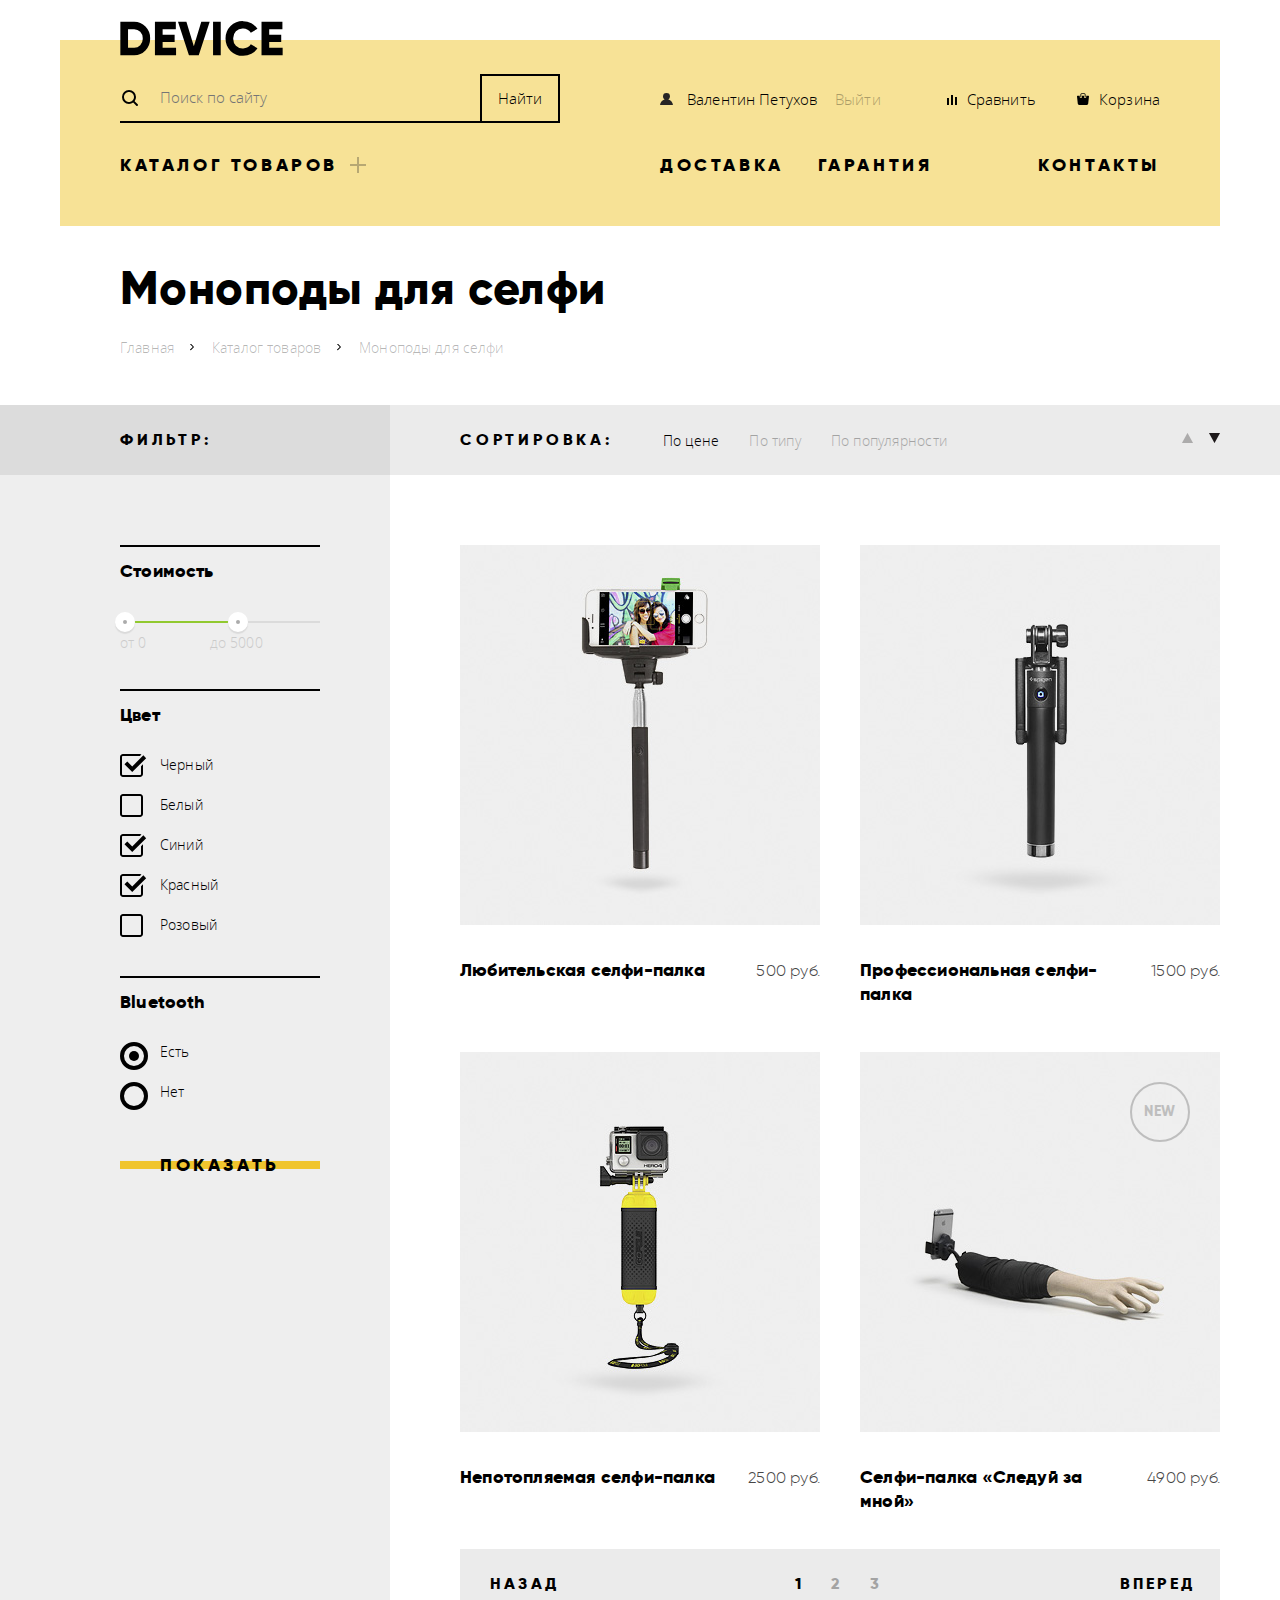
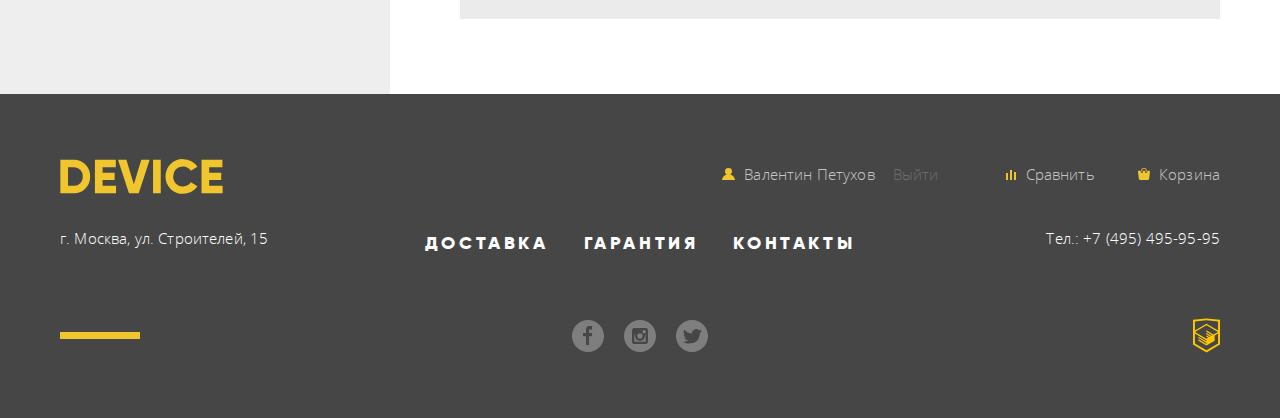
==== device-catalog.html @ d97a093a "Исправления по предзащите: д3, б10, б11, д7" ====
<!DOCTYPE html>
<html lang="ru">
  <head>
    <meta charset="utf-8">
    <title>HTML Academy: Девайс</title>
    <link href="css/normalize.css" rel="stylesheet">
    <link href="css/style.css" rel="stylesheet">
  </head>
  <body class="inner-page">
    <header class="main-header">
      <nav class="header-navigation">
        <a class="header-logo" href="index.html">
          <img src="img/content/logo-device.svg" alt="Логотип интернет-магазина Device" width="163" height="35">
        </a>
        <div class="first-line-wrapper">
          <form class="search-navigation" action="https://echo.htmlacademy.ru" method="get">
              <input type="search" name="site-search" placeholder="Поиск по сайту" autofocus>
              <button>Найти</button>
          </form>
          <ul class="header-user-navigation">
            <li><a class="login-link" href="#">Валентин Петухов</a></li>
            <li><a class="login-out" href="#l">Выйти</a></li>
            <li><a class="compare" href="#">Сравнить</a></li>
            <li><a class="cart" href="#">Корзина</a></li>
          </ul>
        </div>

        <div class="header-site-navigation">
            <div><a href="device-catalog.html">Каталог товаров</a>
              <ul class="header-catalog hidden">
                <li><a href="#">Виртуальная реальность</a></li>
                <li><a href="#">Моноподы для селфи</a></li>
                <li><a href="#">Экшн-камеры</a></li>
                <li><a href="#">Фитнес-браслеты</a></li>
                <li><a href="#">Умные часы</a></li>
                <li class="wrap-line">Перенос</li>
                <li><a href="#">Квадрокоптеры</a></li>
              </ul>
            </div>
            <div>
              <ul class="header-services">
                <li><a href="#">Доставка</a></li>
                <li><a href="#">Гарантия</a></li>
                <li><a href="#">Контакты</a></li>
              </ul>
            </div>
          </div>
        </nav>
      </header>

    <main>
      <div class="container bread">
        <h1 class="page-title">Моноподы для селфи</h1>
        <ul class="breadcrumbs">
          <li><a href="index.html">Главная</a></li>
          <li><a href="#">Каталог товаров</a></li>
          <li><span>Моноподы для селфи</span></li>
        </ul>
      </div>
      <div class="wrapper">
        <div class="container">
          <section class="filters">
            <h2>Фильтр:</h2>
            <form action="https://echo.htmlacademy.ru" method="get">
              <fieldset>
                <legend>Стоимость</legend>
                <!-- <input type="range" min="0" max="7500" step="1" value="5000" list="rangeList1" aria-label="Диапазон стоимости товаров в каталоге: от 0 до 7500 рублей">
                <datalist id="rangeList1">
                  <option value="0" label="от 0">
                  <option value="5000" label="до 5000">
                </datalist> -->
                <div class="range-lifter">
                  <div class="range-controls">
                    <div class="scale">
                      <div class="bar"></div>
                    </div>
                    <div class="toggle toggle-min"></div>
                    <div class="toggle toggle-max"></div>
                  </div>
                  <div class="price-controls">
                    <label class="min-price">от 0</label>
                    <label class="max-price">до 5000</label>
                  </div>
                </div>
              </fieldset>
              <fieldset class="color">
                <legend>Цвет</legend>
                <p class="filter-item">
                  <input type="checkbox" name="black" id="black-field" checked>
                  <label for="black-field">Черный</label>
                </p>
                <p class="filter-item">
                  <input type="checkbox" name="white" id="white-field">
                  <label for="white-field">Белый</label>
                </p>
                <p class="filter-item">
                  <input type="checkbox" name="blue" id="blue-field" checked>
                  <label for="blue-field">Синий</label>
                </p>
                <p class="filter-item">
                  <input type="checkbox" name="red" id="red-field" checked>
                  <label for="red-field">Красный</label>
                </p>
                <p class="filter-item">
                  <input type="checkbox" name="pink" id="pink-field">
                  <label for="pink-field">Розовый</label>
                </p>
              </fieldset>
              <fieldset>
                <legend>Bluetooth</legend>
                <p class="filter-item">
                  <input type="radio" name="blue-tooth" id="bluetooth" aria-label="Поддерживает технологию Блютуз" checked>
                  <label for="bluetooth">Есть</label>
                </p>
                <p class="filter-item">
                  <input type="radio" name="blue-tooth" id="no-bluetooth" aria-label="Не поддерживает технологию Блютуз">
                  <label for="no-bluetooth">Нет</label>
                </p>
              </fieldset>
              <button class="link" type="submit">Показать</button>
            </form>
          </section>
          <div class="catalog-wrapper">
            <section class="sortings">
              <h2>Сортировка:</h2>
              <ul class="sort-type">
                <li>
                  <a class="sorted" href="#">По цене</a>
                </li>
                <li>
                  <a href="#">По типу</a>
                </li>
                <li>
                  <a href="#">По популярности</a>
                </li>
              </ul>
              <ul class="sort-order">
                <li >
                  <a href="#">По возрастанию
                    <img src="./img/content/icon-up-dir.svg" width="11" height="10" alt="Кнопка сортировки по возрастанию">
                  </a>
                </li>
                <li>
                  <a class="sorted" href="#">По убыванию
                    <img src="./img/content/icon-down-dir.svg" width="11" height="10" alt="Кнопка сортировки по убыванию">
                  </a>
                </li>
              </ul>
            </section>
            <section class="inner-catalog">
              <h2 class="visually-hidden">Моноподы для селфи</h2>
              <ul class="catalog-list">
                  <li class="catalog-item">
                    <div class="catalog-item-image">
                      <div class="item-hover">
                        <button class="link">В корзину</button>
                        <button>Добавить к сравнению</button>
                      </div>
                      <img src="img/content/item-1.jpg" alt="Любительская селфи-палка" width="360" height="380">
                    </div>
                    <div class="prices">
                      <h3>
                        <a href="catalog-item.html">Любительская селфи-палка</a>
                      </h3>
                      <b class="catalog-item-price">500 руб.</b>
                    </div>
                  </li>
                  <li class="catalog-item">
                    <div class="catalog-item-image">
                        <div class="item-hover">
                          <button class="link">В корзину</button>
                          <button>Добавить к сравнению</button>
                        </div>
                      <img src="img/content/item-2.jpg" alt="Профессиональная селфи-палка" width="360" height="380">
                      </div>
                     <div class="prices">
                       <h3>
                        <a href="#">Профессиональная селфи-палка</a>
                      </h3>
                      <b class="catalog-item-price">1500 руб.</b>
                    </div>
                  </li>
                  <li class="catalog-item">
                    <div class="catalog-item-image">
                      <div class="item-hover">
                        <button class="link">В корзину</button>
                        <button>Добавить к сравнению</button>
                      </div>
                      <img src="img/content/item-3.jpg" alt="Непотопляемая селфи-палка" width="360" height="380">
                    </div>
                     <div class="prices">
                    <h3>
                      <a href="#">Непотопляемая селфи-палка</a>
                    </h3>
                    <b class="catalog-item-price">2500 руб.</b>
                  </div>
                  </li>
                  <li class="catalog-item new">
                    <div class="catalog-item-image">
                      <div class="item-hover">
                        <button class="link">В корзину</button>
                        <button>Добавить к сравнению</button>
                      </div>
                      <img src="img/content/item-4.jpg" alt="Селфи-палка Следуй за мной" width="360" height="380">
                    </div>
                    <div class="prices">
                      <h3>
                        <a href="#">Селфи-палка «Следуй за мной»</a>
                      </h3>
                      <b class="catalog-item-price">4900 руб.</b>
                    </div>
                  </li>
                </ul>
              <section class="pagination-list">
                <h2 class="visually-hidden">Пагинация страниц</h2>
                <a href="#" aria-label="Переход на страницу">Назад</a>
                <ul>
                  <li class="pagination-item current-page">
                    <a href="#" aria-label="Переход на страницу">1</a>
                  </li>
                  <li class="pagination-item">
                    <a href="#" aria-label="Переход на страницу">2</a>
                  </li>
                  <li class="pagination-item">
                    <a href="#" aria-label="Переход на страницу">3</a>
                  </li>
                  </ul>
                <a href="#" aria-label="Переход на страницу">Вперед</a>
              </section>
            </section>
          </div>
        </div>
      </div>
    </main>

    <footer class="main-footer">
        <nav class="footer-navigation">
          <ul class="footer-user-navigation">
            <li>
              <a class="footer-logo" href="index.html">
                <svg xmlns="http://www.w3.org/2000/svg" viewBox="0 0 164 35" width="163" height="35" aria-label="Логотип интернет-магазина Девайс">
                  <path d="m0.35 0.7v33.6h13.532a15.723 15.723 0 0 0 11.72-4.824 16.464 16.464 0 0 0 4.712-11.976 16.465 16.465 0 0 0-4.712-11.976 15.723 15.723 0 0 0-11.72-4.824zm7.733 26.208v-18.819h5.8a8.648 8.648 0 0 1 6.5 2.568 9.412 9.412 0 0 1 2.489 6.84 9.41 9.41 0 0 1-2.489 6.84 8.646 8.646 0 0 1-6.5 2.568h-5.8zm34.8-5.952h12.082v-7.3h-12.086v-5.567h13.291v-7.389h-21.024v33.6h21.265v-7.392h-13.532v-5.952zm36.343 13.344 11.019-33.6h-8.458l-7.491 24.72-7.491-24.72h-8.457l11.019 33.6zm14.4 0h7.733v-33.6h-7.733zm38.615-1.416a15.514 15.514 0 0 0 6.041-5.688l-6.67-3.84a7.488 7.488 0 0 1-3.165 3.024 9.874 9.874 0 0 1-4.664 1.1 9.594 9.594 0 0 1-7.177-2.736 9.907 9.907 0 0 1-2.682-7.248 9.908 9.908 0 0 1 2.682-7.248 9.594 9.594 0 0 1 7.177-2.736 9.914 9.914 0 0 1 4.64 1.08 7.6 7.6 0 0 1 3.189 3.048l6.67-3.84a15.881 15.881 0 0 0-6.09-5.688 17.419 17.419 0 0 0-8.409-2.088 17.12 17.12 0 0 0-17.592 17.472 17.12 17.12 0 0 0 17.589 17.476 17.519 17.519 0 0 0 8.458-2.088zm17.881-11.928h12.082v-7.3h-12.085v-5.567h13.29v-7.389h-21.022v33.6h21.264v-7.392h-13.532v-5.952z"/>
                </svg>
              </a>
            </li>
            <li>
              <ul>
                <li>
                  <a href="login-link.html">
                    <svg xmlns="http://www.w3.org/2000/svg" width="13" height="12" viewBox="0 0 13 12"><path d="M.032 12h12.937c-.163-2.643-2.074-4.837-4.671-5.543a3.47 3.47 0 0 0 1.687-2.972 3.485 3.485 0 0 0-6.97 0c0 1.264.68 2.361 1.688 2.972C2.106 7.163.194 9.357.032 12z"/>
                    </svg>
                    Валентин Петухов
                  </a>
                </li>
                <li class="login-out">
                  <a href="login-out.html">
                    Выйти
                  </a>
                </li>
                <li>
                  <a href="#">
                    <svg xmlns="http://www.w3.org/2000/svg" width="10" height="10" viewBox="0 0 10 10"><path d="M8 2h1.984v8H8zM0 3h1.984v7H0zM4 0h2v10H4z"/>
                    </svg>
                    Сравнить
                  </a>
                </li>
                <li>
                  <a href="#">
                    <svg version="1.1" id="Layer_1" xmlns="http://www.w3.org/2000/svg" xmlns:xlink="http://www.w3.org/1999/xlink" x="0px" y="0px" width="12px" height="12px" viewBox="0 0 12 12" enable-background="new 0 0 12 12" xml:space="preserve">
                      <g>
                      <path d="M11.864,3.017c-0.082-0.098-0.203-0.154-0.327-0.154H9.225V4.09c0,0.563-0.484,1.022-1.08,1.022
                       c-0.594,0-1.078-0.458-1.078-1.022V2.863H4.909V4.09c0,0.563-0.485,1.022-1.08,1.022c-0.595,0-1.078-0.458-1.078-1.022V2.863H0.438
                       c-0.125,0-0.243,0.056-0.327,0.154C0.028,3.115-0.012,3.245,0.003,3.375l0.776,7.134c0.015,0.806,0.642,1.455,1.411,1.455h7.595
                       c0.77,0,1.396-0.649,1.411-1.455l0.776-7.134C11.987,3.245,11.946,3.115,11.864,3.017z"/>
                      <path d="M3.829,4.499c0.239,0,0.433-0.184,0.433-0.409V1.84c0-0.632,0.672-1.022,1.295-1.022h1.079
                       c0.655,0,1.078,0.401,1.078,1.022v2.25c0,0.225,0.194,0.409,0.431,0.409c0.239,0,0.433-0.184,0.433-0.409V1.84
                       C8.577,0.773,7.761,0,6.636,0H5.557C4.367,0,3.398,0.826,3.398,1.84v2.25C3.398,4.315,3.592,4.499,3.829,4.499z"/>
                      </g>
                    </svg>
                    Корзина
                  </a>
                </li>
              </ul>
          </ul>

          <div class="site-navigation-wrapper">
            <p class="address">г. Москва, ул. Строителей, 15</p>
            <ul class="footer-site-navigation">
              <li>
                <a href="#">Доставка</a>
              </li>
              <li>
                <a href="#">Гарантия</a>
              </li>
              <li>
                <a href="#">Контакты</a>
              </li>
            </ul>
            <p class="footer-phone">
              Тел.: +7 (495) 495-95-95
            </p>
          </div>

          <div class="site-navigation-wrapper social">
            <svg class="footer-rect" width="80px" height="7px">
              <rect x="0" y="0" width="80" height="7" style="fill:rgb(240, 197, 46)"/>
            </svg>
            <ul class="footer-social">
              <li class="footer-social-item">
                <a href="#">
                  <img src="img/icons/fb.svg" alt="Сообщество покупателей и любителей интернет-магазина Девайс в Фейсбуке" width="32" height="32">
                </a>
              </li>
              <li class="footer-social-item">
                <a href="#">
                  <img src="img/icons/instagram.svg" alt="Фан-страница ценителей интернет-магазина Девайс во Вконтакте" width="32" height="32">
                </a>
              </li>
              <li class="footer-social-item">
                <a href="#">
                  <img src="img/icons/twitter.svg" alt="Публичная страница интернет-магазина Девайс в Твиттере" width="32" height="32">
                </a>
              </li>
            </ul>
            <p class="footer-copyright">
              <b class="visually-hidden">Разработано</b>
              <a href="https://htmlacademy.ru/intensive/htmlcss">
                <img src="img/icons/logo-html.svg" alt="HTML Academy" width="27" height="35">
              </a>
            </p>
          </div>
      </nav>
    </footer>
  </body>
</html>
---- css/style.css ----
@font-face {
  font-family: "gilroylight";
  src: local("gilroylight"),
       url("../fonts/gilroylight.woff2") format('woff2'),
       url("../fonts/gilroylight.woff") format('woff');
  font-weight: 300;
  font-style: normal;
}

@font-face {
  font-family: "gilroyextrabold";
  src: local("gilroyextrabold"),
       url("../fonts/gilroyextrabold.woff2") format('woff2'),
       url("../fonts/gilroyextrabold.woff") format('woff');
  font-weight: 900;
  font-style: normal;
}

@font-face {
  font-family: "open_sanslight";
  src: local("open_sanslight"),
       url("../fonts/opensanslight.woff2") format('woff2'),
       url("../fonts/opensanslight.woff2") format('woff');
  font-weight: 100;
  font-style: normal;
}

@font-face {
  font-family: "open_sans";
  src: local("open_sans"),
       url("../fonts/opensans.woff2") format('woff2'),
       url("../fonts/opensans.woff") format('woff');
  font-weight: 300;
  font-style: normal;
}

body {
  margin: 0;
  padding: 0;

  font-family: "open_sanslight", "Arial", sans-serif;
  font-size: 15px;
  letter-spacing: 0.014em;
  line-height: 30px;
  font-weight: 300;
  letter-spacing: 0.01em;
  color: rgba(0, 0, 0, 0.3);
}

a {
  text-decoration: none;
}

.visually-hidden {
  position: absolute;
  width: 1px;
  height: 1px;
  margin: -1px;
  border: 0px;
  padding: 0px;
  clip: rect(0 0 0 0);
  overflow: hidden;
}

.link {
  display: inline-block;
  vertical-align: middle;
  position: relative;
  z-index: 0;
  width: 44%;
  padding: 10px 0;
  font-family: "gilroyextrabold", "Arial", sans-serif;
  font-size: 18px;
  line-height: 24px;
  letter-spacing: 0.2em;
  color: rgb(0, 0, 0);
  font-weight: bold;
  text-transform: uppercase;
  text-align: center;
}

.link::before {
  content: " ";
  position: absolute;
  z-index: -1;
  width: 100%;
  height: 18.286%;
  top: 50%;
  left: 0;
  transform: translateY(-50%);
  vertical-align: middle;

  background-color: rgb(240, 197, 46);

  transition: height 0.3s;
}

.link:hover::before,
.link:focus::before,
.link:active::before {
  height: 100%;
}

.link:active {
  color: rgba(0, 0, 0, 0.3);
}

.main-header {

}

.header-navigation {
  width: 1160px;
  min-height: 300px;
  margin: 40px auto 0;
  padding: 0 60px;
  padding-top: 1px;
  box-sizing: border-box;

  font-size: 15px;
  line-height: 30px;
  letter-spacing: 0.01em;
  color: rgba(0, 0, 0, 0.3);

  background-color: rgb(247, 226, 150);
}

.header-logo {
  display: block;
  width: 163px;
  height: 35px;
  margin-bottom: 18px;
  margin-top: -20px;
}

.header-logo:hover,
.header-logo:focus {
  opacity: 0.6;
}

.header-logo:active {
  opacity: 0.3;
}


.search-navigation {
  display: flex;
  position: relative;
  width: 50%;
  margin-right: 40px;
}

.search-navigation input[type="search"] {
  width: 360px;
  padding-left: 40px;
  color: rgba(0, 0, 0, 0.3);
  background: transparent;
  border: none;
  border-bottom: 2px solid transparent;
}

.search-navigation input[type="search"]:hover {
  color: rgba(0, 0, 0, 0.6);
  outline: none;
}

.search-navigation input[type="search"]:focus {
  color: rgb(0, 0, 0);
  outline: none;
  border-bottom: 2px solid rgb(0, 0, 0);
}

.search-navigation::before {
  content: " ";
  width: 16px;
  height: 16px;
  position: absolute;
  top: 16px;
  left: 2px;

  background-image: url("../img/icons/search.svg");
  background-repeat: no-repeat;
}

.search-navigation button {
  width: 80px;
  min-height: 49px;
  box-sizing: border-box;
  background-color: transparent;
  border: 2px solid rgb(0, 0, 0);
  opacity: 0;
  pointer-events: none;
  word-wrap: break-word;
}

.search-navigation button:focus {
  opacity: 1;
  pointer-events: auto;
}

.search-navigation input:focus + button {
  opacity: 1;
  pointer-events: auto;
}

.search-navigation button:hover {
  background-color: rgb(0, 0, 0);
  color: rgb(255, 255, 255);
}

.search-navigation button:active {
  background-color: rgb(0, 0, 0);
  color: rgba(255, 255, 255, 0.3);
}

.first-line-wrapper {
  display: flex;
  justify-content: space-between;
  margin-bottom: 27px;
  align-items: center;
}

.header-user-navigation {
  width: 50%;
  flex-wrap: wrap;
}

.header-user-navigation,
.header-site-navigation {
  list-style: none;
  display: flex;
  padding: 0;
  margin: 0;
}

.header-user-navigation li:not(:first-child) {
  margin-left: 41px;
}

.header-user-navigation .login-out {
  position: relative;
  left: -25px;
  opacity: 0.3;
}

.header-user-navigation .login-out:hover,
.header-user-navigation .login-out:focus {
  opacity: 1;
}

.header-user-navigation .login-out:active {
  opacity: 0.3;
}

.header-user-navigation li:first-child {
  margin-right: auto;
}

.header-user-navigation .login-link::before {
  content: " ";
  display: inline-flex;
  width: 13px;
  height: 12px;
  margin-right: 14px;

  background: url("../img/icons/user.svg") no-repeat;
}

.header-user-navigation .compare::before {
  content: " ";
  display: inline-flex;
  width: 10px;
  height: 10px;
  margin-right: 10px;

  background: url("../img/icons/compare.svg") no-repeat;
}

.header-user-navigation .cart::before {
  content: " ";
  display: inline-flex;
  width: 12px;
  height: 12px;
  margin-right: 10px;

  background: url("../img/icons/cart.svg") no-repeat;
}

.header-user-navigation a,
.header-site-navigation a {
  color: rgb(0, 0, 0);
}

.header-user-navigation a:hover,
.header-user-navigation a:focus,
.header-user-navigation a:hover::before,
.header-user-navigation a:focus::before,
.header-site-navigation a:hover,
.header-site-navigation a:focus {
  opacity: 0.6;
}

.header-user-navigation a:active,
.header-user-navigation a:active::before,
.header-site-navigation a:active {
  opacity: 0.3;
}

.header-site-navigation {
  justify-content: flex-start;
}

.header-site-navigation > div {
 width: 50%;
}

.header-site-navigation div:first-child {
  margin-right: 40px;
}

.header-site-navigation div:first-child > a {
  position: relative;
}

.header-site-navigation div:first-child > a::after {
  content: "";
  display: table;
  background-image: url("../img/icons/plus.svg");
  background-size: cover;
  width: 16px;
  height: 16px;
  position: absolute;
  top: 3px;
  right: -28px;
  opacity: 0.3;
}

.header-services {
  list-style: none;
  margin: 0;
  padding: 0;
  display: flex;
  justify-content: space-between;
  flex-wrap: wrap;

}

.header-services li:nth-child(2) {
  margin-right: 72px;
}

.header-site-navigation a {
  font-family: "gilroyextrabold", "Arial", sans-serif;
  font-size: 18px;
  line-height: 24px;
  letter-spacing: 0.2em;
  text-transform: uppercase;
}

.header-site-navigation div:first-child {
  position: relative;
}

.hidden {
 visibility: hidden;
}

.header-site-navigation div:first-child:hover .hidden {
 visibility: visible;
}

.header-catalog {
  display: flex;
  position: absolute;
  z-index: 2;
  width: 1160px;
  height: 160px;
  left: -60px;
  bottom: -161px;
  box-sizing: border-box;
  padding-left: 60px;
  padding-top: 20px;
  margin: 0;

  flex-direction: column;
  flex-wrap: wrap;
  justify-content: flex-start;
  align-content: flex-start;
  list-style: none;

  background-color: rgb(247, 226, 150);
}
/* как должен вести себ выпадающий список при переполнении???? */
.header-catalog li {
  padding: 0;
  margin: 0;
  margin-bottom: 5px;
  margin-right: 65px;
}

.wrap-line {
  opacity: 0;
  pointer-events: none;
}

.header-catalog a {
  display: block;
  padding: 0;
  margin: 0;

  font-family: "open_sanslight", "Arial", sans-serif;
  font-size: 15px;
  line-height: 36px;
  letter-spacing: 0.01em;
  text-transform: none;
}

main {
  margin-top: -112px;
}

.container {
  width: 1160px;
  box-sizing: border-box;
  margin: 0 auto;

  color: rgb(70, 70, 70);
}

.product-slider {
  margin: 0;
  padding: 0;
  margin-bottom: 107px;
  position: relative;
  min-height: 486px;
}

.product-slider input[type="radio"] {
  width: 1px;
  height: 1px;
  overflow: hidden;
  clip: rect(0, 0, 0, 0);
}

.product-slider::before {
  position: absolute;
  content: " ";
  z-index: 1;
  left: 600px;
  top: 38px;
  width: 100px;
  height: 7px;
  background-image: url("../img/icons/rect1.svg");
  background-color: rgb(255, 255, 255);
}

.slider-navigation {
  position: absolute;
  width: 78px;
  display: flex;
  justify-content: space-between;
  align-items: center;
  bottom: 145px;
  right: 82px;
  z-index: 3;
}

 .radio-control {
  width: 10px;
  height: 10px;
  border-radius: 50%;

  border: 1px solid rgb(0, 0, 0);
}

.product-slider input#slide-1:checked ~ div label[for="slide-1"]::before {
  content: "";
  display: block;
  width: 20%;
  height: 20%;
  position: relative;
  top:30%;
  left:30%;
  border: 1px solid rgb(0, 0, 0);
  border-radius: 50%;
}

.product-slider input#slide-2:checked ~ div label[for="slide-2"]::before {
  content: "";
  display: block;
  width: 20%;
  height: 20%;
  position: relative;
  top:30%;
  left:30%;
  border: 1px solid rgb(0, 0, 0);
  border-radius: 50%;
}

.product-slider input#slide-3:checked ~ div label[for="slide-3"]::before {
  content: "";
  display: block;
  width: 20%;
  height: 20%;
  position: relative;
  top:30%;
  left:30%;
  border: 1px solid rgb(0, 0, 0);
  border-radius: 50%;
}

.product-slider input:focus ~ div label {
  outline: outset lightblue;
  /* я не знаю как сделать фокус с клавиатуры , чтоб подчеркивались кнопки в рамках стиля, ведб при ховепе и фокусе они не выделены в стайлгайде  */
}

.slider-list {
  margin: 0;
  padding: 0;
  list-style: none;
  margin-top: -30px;
}

.slider-item {
  display: none;
  flex-direction: row;
  justify-content: space-between;
}

.product-slider input#slide-1:checked ~ ul .monopod {
  display: flex;
}

.product-slider input#slide-2:checked ~ ul .tracker {
  display: flex;
}

.product-slider input#slide-3:checked ~ ul .copter {
  display: flex;
}

.slider-item > span {
  min-width: 560px;
  display: flex;
  justify-content: center;
  align-items: middle;
}

.product-description {
  width: 560px;
  /* min-height: 480px; */
  display: flex;
  flex-direction: column;
  align-items: flex-start;
  position: relative;
}

.product-description::after {
  content:" ";
  width: 210px;
  height: 200px;
  position: absolute;
  background-repeat: no-repeat;
  right: 17px;
  top: 10px;
  z-index: 1;
}

.monopod .product-description::after {
  background-image: url("../img/icons/01.svg");
}

.tracker .product-description::after {
  background-image: url("../img/icons/02.svg");
}

.copter .product-description::after {
  background-image: url("../img/icons/03.svg");
}

.slider-item h3 {
  z-index: 2;
  margin-top: 80px;
  margin-bottom: 20px;
  width: 550px;
  min-height: 110px;
  word-wrap: break-word;

  font-family: "gilroyextrabold", "Arial", sans-serif;
  font-size: 47px;
  line-height: 56px;
  letter-spacing: 0.014em;
  color: rgb(0, 0, 0);
}

.slider-item p {
  margin: 0;
  margin-bottom: 40px;
  width: 490px;
  word-wrap: break-word;
}

.product-description .link {
  width: 220px;
  margin-bottom: 45px;
}

.product-features {
  display: table;
  text-align: left;
  vertical-align: middle;
  border: none;
  padding: 0;
  margin: 0;
}

.product-features td {
  padding: 0;
  margin: 0;
  font-family: "open_sanslight", "Arial", sans-serif;
  font-size: 13px;
  font-weight: 300;
  line-height: 20px;
  color: rgb(70, 70, 70);
  padding-top: 5px;
}

.product-features th {
  padding: 0;
  margin: 0;
  padding-right: 75px;
  font-family: "gilroylight", "Arial", sans-serif;
  font-size:  36px;
  font-weight: 300;
  line-height: 48px;
  color: rgb(0, 0, 0);
}

.main-catalog  {
  font-family: "gilroyextrabold", "Arial", sans-serif;
  font-size: 18px;
  line-height: 24px;
  color: rgb(0, 0, 0);
}

.main-catalog ul {
  display: flex;
  padding: 0;
  margin-bottom: 180px;
  list-style: none;
}

.main-catalog a {
  color: rgb(0, 0, 0);
}

.main-catalog span {
  width: 160px;
  height: 160px;
  display: block;
  background-color: rgb(247, 226, 150);
  margin-bottom: 33px;
}

.catalog-li:not(:last-of-type) {
  margin-right: 40px;
}

.catalog-li span::before {
  content:" ";
  display: table;
  width: 160px;
  height: 160px;
  background-repeat: no-repeat;
  background-position: 50% 50%;
}

.catalog-li:first-of-type span::before {
  background-image: url("../img/icons/popular-1.svg");

}

.catalog-li:nth-of-type(2) span::before {
  background-image: url("../img/icons/popular-2.svg");
  background-position: 50% 100%;
}

.catalog-li:nth-of-type(3) span::before {
  background-image: url("../img/icons/popular-3.svg");
}

.catalog-li:nth-of-type(4) span::before {
  background-image: url("../img/icons/popular-4.svg");
}

.catalog-li:nth-of-type(5) span::before {
  background-image: url("../img/icons/popular-5.svg");
}

.catalog-li:nth-of-type(6) span::before {
  background-image: url("../img/icons/popular-6.svg");
}

.catalog-li:active a,
.catalog-li:active span::before {
  opacity: 0.3
}

.catalog-li span:hover,
.catalog-li span:focus,
.catalog-li span:active {
  background-color: rgb(240, 197, 46);
}

.services {
  min-height: 288px;
  padding-top: 1px;
  margin-bottom: 93px;

  background-color: rgb(229, 229, 229);
}

.services .container {
  display: flex;
  height: 319px;
  /* как тут бороться с выпаданием */
  margin-top: -100px;
  width: 1160px;
  overflow: hidden;
}

.service-navigation {
  display: flex;
  position: relative;
  flex-direction: column;
  width: 277px;
  height: 319px;
  box-sizing: border-box;
  margin: 0;
  padding: 0;
  margin-top: 80px;
}

.services input {
  position: absolute;
  width: 1px;
  height: 1px;
  overflow: hidden;
  clip: rect(0, 0, 0, 0);
}

.service-button {
  display: block;
  width: 160px;
  margin-bottom: 25px;
  text-align: center;
  border: none;
  background-color: transparent;
}

.service-navigation input:focus + .link {
  outline: outset lightblue;
}

.service-navigation input:checked + .link::before {
  height: 100%;
  width: 277px;
  background-color: rgb(0, 0, 0);
}

.service-navigation input:checked + .link {
  color: rgb(247, 225, 132);
}

.service-navigation input#warranty:checked ~ ul {
  transform: translateY(-387px);
}

.service-navigation input#credit:checked ~ ul {
  transform: translateY(-774px);
}

.service-navigation .link {
  padding: 8px 0;
}

.service-button.link:active {
  color: rgb(247, 225, 132);
}

.service-button.link:active::before {
  height: 100%;
  width: 277px;
  background-color: rgb(0, 0, 0);
}

.service-description {
  position: absolute;
  display: flex;
  flex-direction: column;
  height: 1161px;
  margin: 0;
  padding: 0;
  margin-top: -80px;
  margin-left: -6px;
  padding-top: 25px;
  list-style: none;
  width: 700px;
  top: 0;
  left: 283px;
  border-left: 7px solid rgb(0, 0, 0);
  background-color: inherit;
}

.service-item {
  margin-left: 115px;
  height: 387px;
}

.service-description h3 {
  position: relative;
  margin-bottom: 30px;

  font-family: "gilroyextrabold", "Arial", sans-serif;
  font-size: 47px;
  line-height: 48px;
  color: rgb(0, 0, 0);
  letter-spacing: 0.04em;
}

.service-description p {
  letter-spacing: 0.02em;
  width: 440px;
}

.service-description h3::after {
  content: " ";
  position: absolute;
  z-index: 1;
  display: table;
  right: -110px;
  bottom: -128px;
}

.service-item:nth-of-type(1) h3::after {
  width: 136px;
  height: 164px;
  background-image: url(../img/icons/delivery.svg);
}

.service-item:nth-of-type(2) h3::after {
  background-image: url(../img/icons/warranty.svg);
  width: 170px;
  height: 194px;
}

.service-item:nth-of-type(3) h3::after {
  background-image: url(../img/icons/credit.svg);
  width: 155px;
  height: 185px;
}

.brands {
  margin-bottom: 87px;
}

.brands-list {
  display: flex;
  justify-content: center;
  padding: 0;
  margin: 0;
  list-style: none;
}

.brandlist-item:not(:last-child) {
  margin-right: 40px;
}

.brandlist-item {
  position: relative;
}

.dji:hover::after {
  position: absolute;
  content:"";
  display: table;
  width: 260px;
  height: 100px;
  top: 0;
  left: 0;
  background-image: url("../img/content/logo-1-hover.png");
}

.spgadgets:hover::after {
  position: absolute;
  content:"";
  display: table;
  width: 260px;
  height: 100px;
  top: 0;
  left: 0;
  background-image: url("../img/content/logo-2-hover.png");
}

.gopro:hover::after {
  position: absolute;
  content:"";
  display: table;
  width: 260px;
  height: 100px;
  top: 0;
  left: 0;
  background-image: url("../img/content/logo-3-hover.png");
}

.vive:hover::after {
  position: absolute;
  content:"";
  display: table;
  width: 260px;
  height: 100px;
  top: 0;
  left: 0;
  background-image: url("../img/content/logo-4-hover.png");
}

.info-contacts {
  display: flex;
  justify-content: flex-start;
  margin-bottom: 102px;
}

.info-contacts .link {
  width: 260px;
}

.info-contacts button {
  border: none;
  background-color: transparent;
}



.info,
.contacts {
  display: flex;
  flex-direction: column;
  align-items: flex-start;
  min-height: 550px;
  letter-spacing: 0.005em;
  position: relative;
}

.info {
  width: 600px;
}

.contacts {
  width: 560px;
}
.info h3,
.contacts h3 {
  position: relative;
  font-family: "gilroyextrabold", "Arial", sans-serif;
  font-size: 47px;
  line-height: 48px;
  color: rgb(0, 0, 0);
  margin-top: 50px;
  margin-bottom: 28px;
  letter-spacing: 0;
}

.info h3::before,
.contacts h3::before {
  content: "";
  display: table;
  position: absolute;
  left: 0;
  top: -53px;
  width: 80px;
  height: 7px;
  background-color: rgb(0, 0, 0);
}

.info p {
  max-width: 460px;
}

.contacts p {
  max-width: 560px;
}
.couriers {
  list-style: circle;
  margin: 20px 0 0 20px;
  padding: 0;
}

.couriers a {
  font-family: "gilroyextrabold", "Arial", sans-serif;
  font-size: 16px;
  line-height: 40px;
  color: rgb(0, 0, 0);
  margin-left: 15px;
}

.info-contacts .thumb {
  margin-top: 25px;
}

.info-contacts .link {
  position: absolute;
  bottom: -23px;
}

.contacts .mapping {
  padding: 0;
}
.main-footer {
  display: block;
  background-color: rgb(70, 70, 70);
  width: 100%;
}

.footer-navigation {
  max-width: 1160px;
  min-height: 323px;
  margin: 0 auto;
  padding: 65px 0;
  box-sizing: border-box;
  display: flex;
  flex-direction: column;
  justify-content: flex-start;
  flex-wrap: wrap;
  background-color: inherit;
  font-size: 15px;
  line-height: 30px;
  letter-spacing: 0.01em;
  color: rgb(255, 255, 255);
}

.footer-navigation a {
  color: rgb(255, 255, 255);
}

.footer-navigation ul {
  display: flex;
  padding: 0;
  margin:0;
  list-style: none;
}

.footer-navigation .footer-logo:hover,
.footer-navigation .footer-logo:focus {
  opacity: 0.6;
}

.footer-navigation .footer-logo:active {
  opacity: 0.3;
}
.footer-navigation .footer-user-navigation {
  justify-content: space-between;
  margin-bottom: 25px;
}
.footer-user-navigation ul {
  flex-wrap: wrap;
}

a[href="login-link.html"] + svg {
  margin-right: 10px;
}

.footer-user-navigation li:not(:first-child) {
  margin-left: 43px;
}


.footer-user-navigation .login-out {
  position: relative;
  left: -25px;
  opacity: 0.3;
}

.footer-user-navigation .login-out:hover,
.footer-user-navigation .login-out:focus {
  opacity: 1;
}

.footer-user-navigation .login-out:active {
  opacity: 0.3;
}
.footer-user-navigation a {
  color: rgba(255, 255, 255, 0.7);
}

.footer-user-navigation a:hover,
.footer-user-navigation a:focus {
  color: rgb(255, 255, 255);
}

.footer-user-navigation a:active {
  color: rgba(255, 255, 255, 0.3);
}

/*
.footer-user-navigation li:hover::before,
.footer-user-navigation li:focus::before {
  opacity: 0.6;
}

.footer-user-navigation li:active::before {
  opacity: 0.3;
} */

.footer-user-navigation svg {
  fill:rgb(240, 197, 46);
  margin-right: 5px;
}

.footer-user-navigation a:hover svg,
.footer-user-navigation a:focus svg {
  opacity: 0.6;
}

.footer-user-navigation a:active svg {
  opacity: 0.3;
}

.site-navigation-wrapper {
  display: flex;
  justify-content: space-between;
  flex-wrap: wrap;
}

.site-navigation-wrapper.social {
  margin-top: 60px;
  align-items: center;
}

.site-navigation-wrapper  p {
  margin: 0;
  padding: 0;
}

.address,
.footer-phone {
  display: flex;
  align-items: center;
  width: 250px;
  height: 20px;
}

.footer-phone {
  justify-content: flex-end;
}

.footer-site-navigation {
  flex-wrap: wrap;
}

.footer-site-navigation li:not(:last-child) {
  margin-right: 35px;
}

.footer-site-navigation a {
  font-family: "gilroyextrabold", "Arial", sans-serif;
  font-size: 18px;
  line-height: 24px;
  letter-spacing: 0.2em;
  text-transform: uppercase;
}

.footer-site-navigation a:hover,
.footer-site-navigation a:focus {
  color: rgba(255, 255, 255, 0.6);
}

.footer-site-navigation a:active {
  color: rgba(255, 255, 255, 0.3);
}

.footer-rect {
  align-self: center;
}

.footer-social {

}
.footer-social li {
  display: inline-flex;
  padding: 0;
  margin: 0;
  margin-right: 20px;}

.footer-social-item a {
  display: inline-flex;
  padding: 0;
  margin: 0;
  opacity: 0.3;
}

.footer-social-item a:hover,
.footer-social-item a:focus {
  opacity: 0.6;
}

.footer-social-item a:active {
  opacity: 0.1;
}

.footer-copyright {
  height: 35px;
  width: 60px;
  display: flex;
  justify-content: flex-end;
}

.footer-copyright a:hover,
.footer-copyright a:focus {
  opacity: 0.6;
}

.footer-copyright a:active {
  opacity: 0.3;
}

/* модальные окна */

.modal {
  position: fixed;
  z-index: 10;
  width: 960px;
  box-sizing: border-box;
  top: 50%;
  left: 50%;
  transform: translate(-50%, -50%);
  box-shadow: 0 10px 20px 0 rgba(4, 6, 6, 0.2);
}

.write-us {
  display: none;
  min-height: 553px;
  padding: 95px 100px;
  background-color: rgb(255, 255, 255);
}

.map {
  display: none;
  height: 560px;
}

.modal-show {
  display: block;
  animation: bounce 0.6s;
}

.modal-error {
  animation: shake 0.6s;
}

.popup {
  margin: 0;
  padding: 0;
  display: flex;
  flex-direction: row;
  flex-wrap: wrap;
  justify-content: space-between;
}

.write-item {
  width: 360px;
}


.write-item input {
  display: block;
  width: 100%;
  box-sizing: border-box;
  padding: 15px 20px;
  box-sizing: border-box;
}

.textarea-item {
  width: 760px;
}

.textarea-item textarea {
  box-sizing: border-box;
  padding: 15px 20px;
  width: 100%;
  min-height: 155px;
  resize: vertical;
}

.map img {
  padding: 0;
  margin: 0;
  width: 100%;
  height: 100%;
}

.modal .close {
  margin: 0;
  padding: 0;
  position: absolute;
  width: 55px;
  height: 55px;
  border-radius: 50%;
  background: none;
  border: none;
  cursor: pointer;
  font-size: 0;
  right: 20px;
  top: 10px;
  opacity: 0.5;
}

.modal .close:hover,
.modal .close:focus {
  opacity: 1;
}

.modal .close:active {
  opacity: 0.3;
}

.modal label {
  font-family: "gilroyextrabold", "Arial", sans-serif;
  font-size: 18px;
  line-height: 24px;
  color: rgb(0, 0, 0);
}

.modal input,
.modal textarea {
  border:none;
  background-color: rgb(242, 242, 242);
  color: rgba(70, 70, 70, 0.4);
}

.modal input:hover,
.modal textarea:hover {
 background-color: rgb(234, 234, 234);
}

.modal input:focus,
.modal textarea:focus {
  background-color: transparent;
  border: 2px solid rgb(247, 226, 150);
  padding: 13px 18px;
  outline: none;
  color: rgb(70, 70, 70);
}

.modal input:focus:invalid,
.modal textarea:focus:invalid {
  background-color: rgb(246, 218, 218);
}

.modal .link {
  border: none;
  background-color: transparent;
  width: 200px;
}
/* страница каталога */

.inner-page .header-navigation {
  min-height: 186px;
  margin-bottom: 38px;
}

.inner-page main {
  margin-top: 0;
}

.bread {
  display: flex;
  flex-direction: column;
}


.inner-page h1 {
  font-size: 47px;
  font-family: "gilroyextrabold", "Arial", sans-serif;
  color: rgb(0, 0, 0);
  font-weight: bold;
  line-height: 48px;
  letter-spacing: 0.01em;
  padding: 0;
  margin: 0;
  margin-bottom: 20px;
}

.wrapper h2 {
  display: flex;
  height: 70px;
  /* оправдана ли тут высота? */
  box-sizing: border-box;
  font-family: "gilroyextrabold", "Arial", sans-serif;
  font-size: 16px;
  line-height: 24px;
  text-transform: uppercase;
  font-weight: bold;
  letter-spacing: 0.2em;
  margin: 0;
  align-items: center;
}


.inner-page .breadcrumbs {
  list-style: none;
  margin: 0;
  padding: 0;
  display: flex;
  margin-bottom: 43px;
}

.breadcrumbs li {
  margin-right: 38px;
  position: relative;
  display: inline-block;
  vertical-align: middle;
  height: 30px;
}

.breadcrumbs li:not(:last-child)::after {
  content: "";
  position: absolute;
  top: 50%;
  right: -20px;
  width: 4px;
  height: 7px;
  background-image: url("../img/icons/nav-arrow.svg");
  background-repeat: no-repeat;
  background-position: 0 0;
  transform: translateY(-50%);
}

.breadcrumbs span {
  font-family: "open_sanslight", "Arial", sans-serif;
  font-size: 14px;
  letter-spacing: 0.014em;
  line-height: 24px;
  font-weight: 300;
  letter-spacing: 0.01em;
  color: rgba(0, 0, 0, 0.3);
}

.breadcrumbs a {
  font-family: "open_sanslight", "Arial", sans-serif;
  font-size: 14px;
  letter-spacing: 0.014em;
  line-height: 24px;
  font-weight: 300;
  letter-spacing: 0.01em;
  color: rgba(0, 0, 0, 0.3);
}

.breadcrumbs a:hover,
.breadcrumbs a:focus {
  color: rgba(0, 0, 0, 0.6);
}

.breadcrumbs a:active {
  color: rgba(0, 0, 0, 0.1);
}

.inner-page .container {
  width: 1160px;
  padding-left: 60px;
  margin: 0 auto;
  display: flex;
  justify-content: space-between;
}

.inner-page .wrapper {
  box-sizing: border-box;
  background-image:
    linear-gradient(to right, rgb(220, 220, 220), rgb(220, 220, 220) 50%, rgb(235, 235, 235) 50%, rgb(235, 235, 235)),
    linear-gradient(to right, rgb(238, 238, 238), rgb(238, 238, 238) 50%, rgb(255, 255, 255) 50%, rgb(255, 255, 255));
  background-repeat: no-repeat, no-repeat;
  background-size: 100% 70px, 100% 100%;
}


.inner-page .filters {
  width: 270px;
}

.filters fieldset {
  border: none;
  margin: 0;
  padding: 0;
  padding-bottom: 26px;
}

.filters fieldset:not(:first-child) {
  margin-bottom: 5px;
}

.filters form {
  margin-top: 70px;
}

.filters legend {
  font-family: "gilroyextrabold", "Arial", sans-serif;
  font-size: 18px;
  line-height: 24px;
  font-weight: bold;
  letter-spacing: 0.01em;
  margin: 0;
  padding: 0;
  padding-top: 12px;
  margin-bottom: 18px;
  width: 200px;
  color: rgb(0, 0, 0);
  border-top: 2px solid rgb(0, 0, 0);
}

.range-lifter {
  width: 200px;
  margin-top: 20px;
}

.range-controls {
  position: relative;
}

.range-lifter .scale {
  width: 100%;
  height: 2px;
  background-color: rgb(219, 219, 219);
}

.range-lifter .bar {
  width: 60%;
  height: 100%;
  background-color: rgb(145, 201, 47);
}

.range-lifter .toggle {
  position: absolute;
  width: 4px;
  height: 4px;
  border-radius: 50%;
  background-color:rgb(171, 171, 171);
  border: 8px solid rgb(255, 255, 255);
  box-shadow: 0 2px 1px 0px rgb(218, 218, 218);
  top: -9px;
  cursor: pointer;
}

.toggle-min {
  left: -5px;
}

.toggle-max {
  right: 36%;
}

.price-controls {
  font-size: 0;
  display: flex;
  justify-content: flex-start;
}

.price-controls label {
  font-family: "open_sanslight", "Arial", sans-serif;
  font-size: 14px;
  line-height: 40px;
  opacity: 0.2;
}

.min-price {
  margin-right: 63px;
}

.filter-item {
  margin: 0;
  padding: 0;
}

.filter-item input {
  position: absolute;
  position: absolute;
  width: 1px;
  height: 1px;
  overflow: hidden;
  clip: rect(0, 0, 0, 0);
}

.filter-item label {
  padding: 0;
  margin: 0;
  padding-left: 40px;
  font-family: "open_sanslight", "Arial", sans-serif;
  font-size: 14px;
  letter-spacing: 0.014em;
  line-height: 40px;
  font-weight: 300;
  letter-spacing: 0.01em;
  color: rgb(0, 0, 0);
  margin-bottom: 20px;
  position: relative;
}

.filter-item input[type="checkbox"] + label::before {
  content: "";
  position: absolute;
  left:0;
  top: calc(50% - 11px);
  width: 27px;
  height: 23px;
  background-image: url("../img/icons/checkbox-off.svg");
  background-repeat: no-repeat;
}

.filter-item input[type="checkbox"]:checked + label::before {
  background-image: url("../img/icons/checkbox-on.svg");
}

.filter-item input:focus + label::before,
.filter-item input:focus + label::after,
.filter-item label:hover::before,
.filter-item label:focus::before {
  opacity: 0.6;
}

.filter-item label:active::before {
  opacity: 1;
}

.filter-item input:checked + label:hover::after,
.filter-item input:checked + label:focus::after {
  opacity: 0.6;
}

.filter-item input[type="radio"] + label::before {
  content: "";
  position: absolute;
  display: inline-block;
  vertical-align: middle;
  width: 20px;
  height: 20px;
  border: 4px solid rgb(0, 0, 0);
  border-radius: 50%;
  top: 0;
  left: 0;
}

.filter-item input[type="radio"]:checked + label::after {
  content: "";
  position: absolute;
  z-index: 5;
  width: 10px;
  height: 10px;
  background-color: rgb(0, 0, 0);
  border-radius: 50%;
  top: 9px;
  left: 9px;
}

.filter-item input[type="radio"]:checked + label:active::after {
  display: none;
}

.filter-item input[type="radio"] + label:active::after {
  content: "";
  position: absolute;
  z-index: 5;
  width: 10px;
  height: 10px;
  background-color: rgb(0, 0, 0);
  border-radius: 50%;
  top: 9px;
  left: 9px;
}

.filter-item input:disabled + label,
.filter-item input:disabled + label::after,
.filter-item input:disabled + label::before {
  opacity: 0.25;
  pointer-events: none;
}

.inner-page h2 {
  margin: 0;
  padding: 23px 0;
  font-weight: bold;
  font-size: 16px;
  line-height: 24px;
  color: rgb(0, 0, 0);
  text-transform: uppercase;
  letter-spacing: 3.8px;
}

.wrapper button {
  width: 200px;
  border: none;
  background-color: transparent;
}

.inner-page .catalog-wrapper {
  margin: 0;
  padding: 0;
  width: 830px;

  display: flex;
  flex-direction: column;
  background-color: rgb(255, 255, 255);
}

.inner-page .sortings {
  display: flex;
  flex-direction: row;
  width: 100%;
  box-sizing: border-box;
  min-height: 70px;
  margin-bottom: 70px;
  padding-left: 70px;
  background-color: rgb(235, 235, 235);
}

.sortings ul {
  list-style: none;
  border: none;
  margin: 0;
  padding: 0;
}

.sortings h2 {
  margin-right: 50px;
}

.sortings .sort-order {
  margin-left: auto;
}

.inner-page .sort-type,
.inner-page .sort-order {
  display: flex;
  flex-direction: row;
  align-items: center;
}

.sort-type li:not(:last-child) {
  margin-right: 30px;
}

.sort-type a {
  font-family: "open_sanslight", "Arial", sans-serif;
  font-size: 14px;
  line-height: 18px;
  letter-spacing: 0.015em;
  text-transform: none;

  color: rgb(0, 0, 0);
  opacity: 0.3;
}

.sort-order {
  width: 40px;
  justify-content: space-between;
}

.sort-order a {
  font-size: 0;
  opacity: 0.3;
}

.sortings .sorted {
  opacity: 1;
}

.sort-order a:hover,
.sort-order a:focus,
.sort-type a:hover,
.sort-type a:focus {
  opacity: 0.6;
}

.sort-order a:active,
.sort-order a:visited,
.sort-type a:active,
.sort-type a:visited {
  opacity: 1;
}

.inner-page .catalog ul {
  list-style: none;
  border: none;
  margin: 0;
  padding: 0;
}

.inner-catalog {
  width: 100%;
  box-sizing: border-box;
  padding-left: 70px;
}

 .inner-catalog .catalog-list {
  list-style: none;
  display: flex;
  flex-direction: row;
  flex-wrap: wrap;
  justify-content: space-between;
  margin: 0;
  padding: 0;
}

.catalog-item {
  margin: 0;
  padding: 0;
  display: flex;
  flex-direction: column;
}

.new {
  position: relative;
}

.new::after {
  content: "New";
  position: absolute;
  display: inline-flex;
  width: 60px;
  height: 60px;
  box-sizing: border-box;
  border-radius: 50%;
  justify-content:center;
  align-items:  center;
  top: 30px;
  right: 30px;
  color: rgb(0, 0, 0);
  font-family: "gilroyextrabold", "Arial", sans-serif;
  font-size: 14px;
  line-height: 24px;
  text-transform: uppercase;
  opacity: 0.2;
  font-weight: 800;
  letter-spacing: 0.7px;
  border: 2px solid rgb(0, 0, 0);
  z-index: 1;
}

.catalog-item:not(:nth-child(2n)) {
  margin-right: 40px;
}

.catalog-item h3 {
  font-family: "gilroyextrabold", "Arial", sans-serif;
  font-size: 18px;
  font-weight: bold;
  line-height: 24px;
  letter-spacing: 0.2px;
  max-width: 260px;
}

.catalog-item a {
  color: rgb(0, 0, 0);
  display: block;
  width: 258px;
  word-wrap: unset;

}

.catalog-item .prices {
  margin-top: 15px;
  margin-bottom: 28px;
  width: 100%;
  display: flex;
  justify-content: space-between;
  align-items: baseline;
}

.catalog-item:last-child .prices {
  margin-bottom: 18px;

}
.catalog-item-price {
  font-family: "gilroyLight", "Arial", sans-serif;
  font-size: 16px;
  font-weight: 300;
  line-height: 24px;
  letter-spacing: 0.2px;
  color: rgb(70, 70, 70);
}

.catalog-item-image {
  margin: 0;
  padding: 0;
  max-width: 360px;
  max-height: 380px;
  position: relative;
  /* opacity: 0.3; */

}

.item-hover {
  background-color: rgba(238, 238, 238, 0.5);
  width: 360px;
  height: 380px;
  z-index: 2;
  display: flex;
  flex-direction: column;
  position: absolute;
  align-items: center;
  opacity:0;
}

.item-hover .link {
  margin-top: 50%;
  margin-bottom: 15px;
}

.item-hover .link:active {
  color: rgba(0, 0, 0, 0.3);
}

.item-hover:hover {
  opacity: 1;
}

.item-hover button:last-child {
  color: rgba(0, 0, 0, 0.5);
}

.item-hover button:last-child:hover,
.item-hover button:last-child:focus {
  color: rgba(0, 0, 0, 1);
}

.item-hover button:last-child:active {
  color: rgba(0, 0, 0, 0.1);
}

.pagination-list {
  box-sizing: border-box;
  width: 100%;
  height: 70px;
  display: flex;
  align-items: center;
  background-color: rgb(235, 235, 235);
  margin-bottom: 75px;
}

.pagination-list a {
  font-family: "gilroyextrabold", "Arial", sans-serif;
  font-size: 16px;
  font-weight: 800;
  line-height: 24px;
  color: rgb(0, 0, 0);
}

.pagination-list ul {
  margin: 0;
  padding:0;
  list-style: none;
  display: flex;
  justify-content: center;
}

.pagination-list > a {
  display: inline-block;
  vertical-align: middle;
  padding: 23px 25px 23px 30px;
  font-size: 16px;
  line-height: 24px;
  text-transform: uppercase;
  letter-spacing: 0.2em;
}

.pagination-list > a:first-of-type {
margin-right: auto;
}
.pagination-list > a:last-of-type {
  margin-left: auto;
  }
.pagination-list > a:hover,
.pagination-list > a:focus {
  background-color: rgb(217, 217, 217);
}

.pagination-list > a:active {
  color: rgba(0, 0, 0, 0.3);
}

.pagination-item a {
  opacity: 0.3;
  display: inline-block;
  padding: 23px 15px;
  vertical-align: middle;
}

.pagination-item a:hover,
.pagination-item a:focus {
  opacity: 0.5;
}

.pagination-item a:active {
  opacity: 1;
}

.current-page a{
  opacity: 1;
}
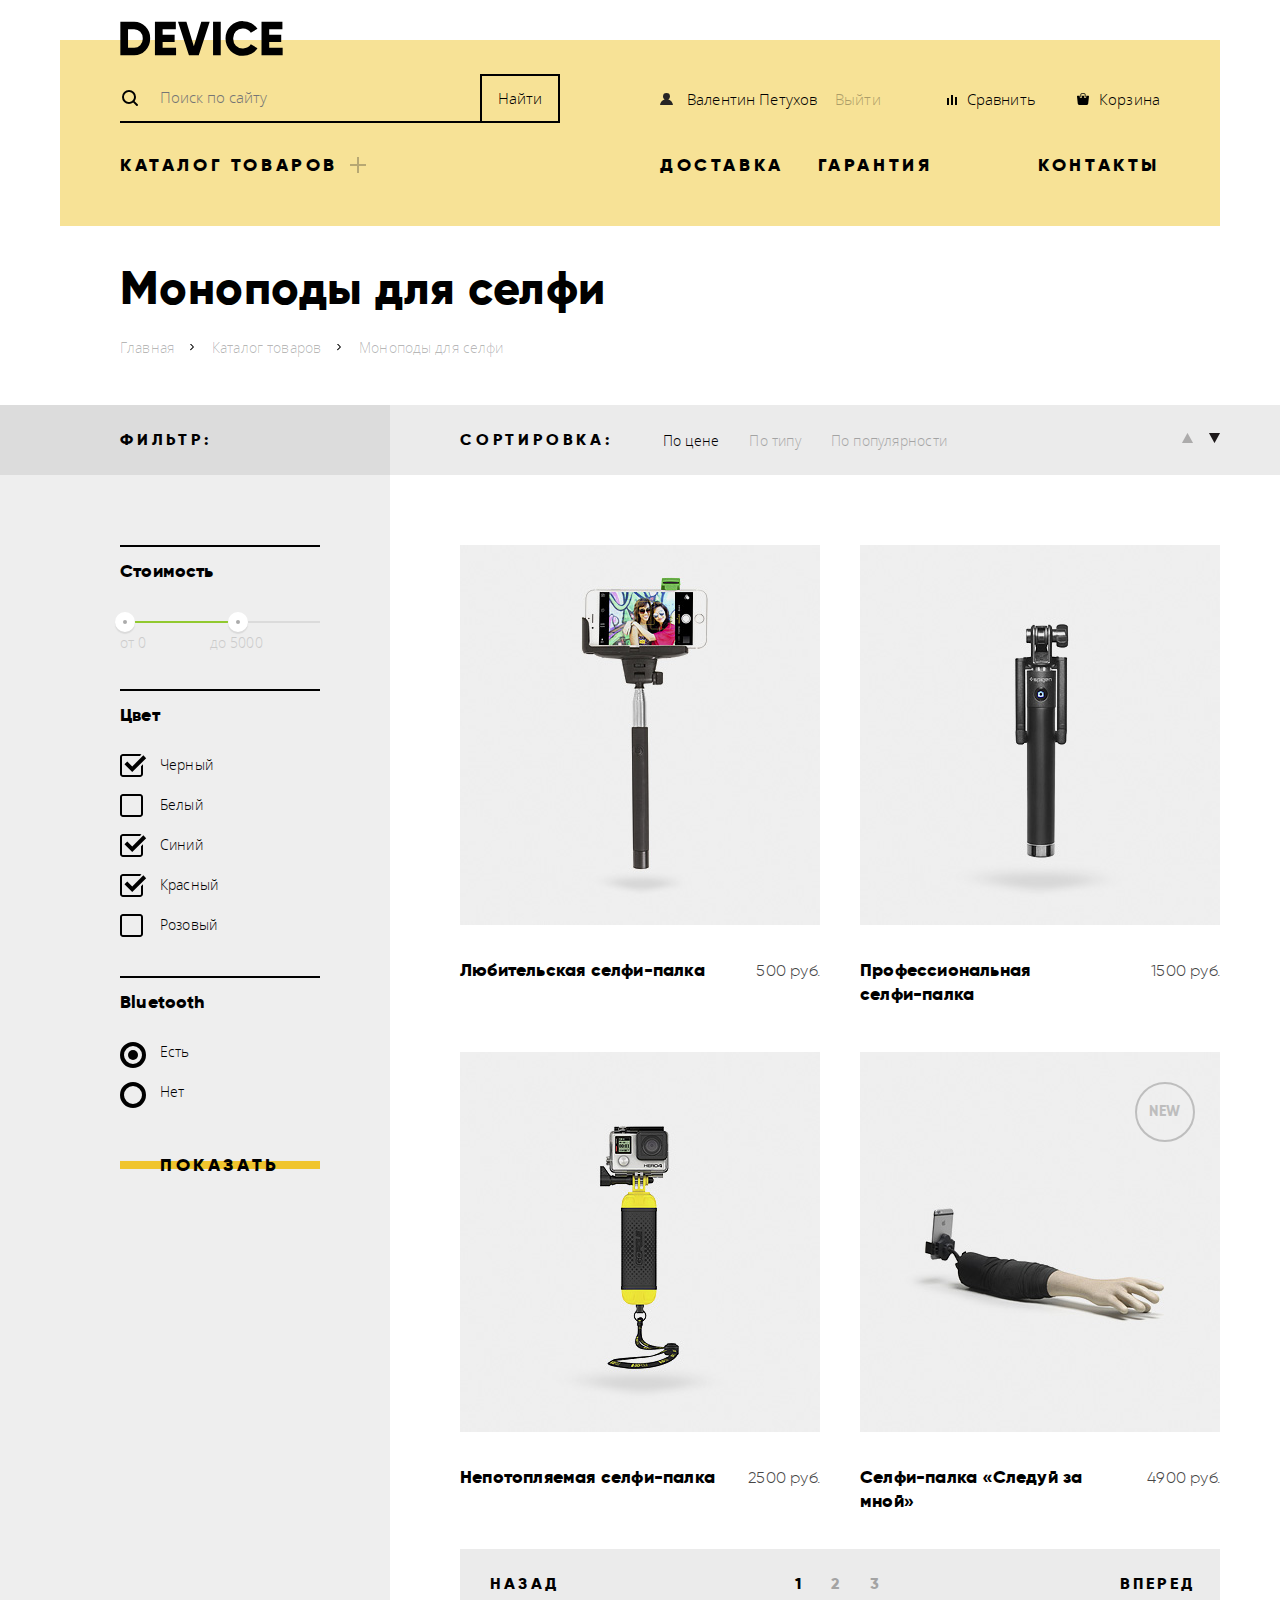
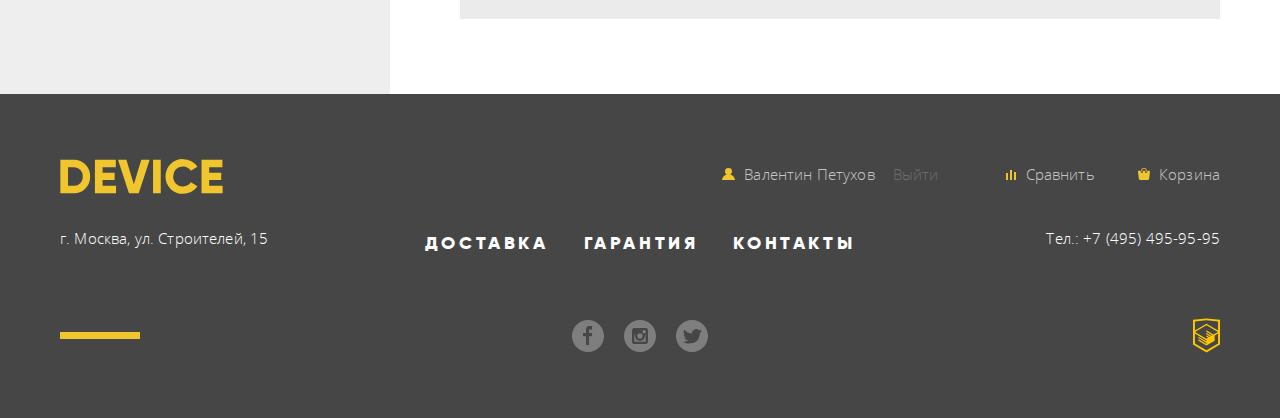
==== commit 9e4304d6: "CSS combing" ====
--- a/device-catalog.html
+++ b/device-catalog.html
@@ -14,46 +14,44 @@
         </a>
         <div class="first-line-wrapper">
           <form class="search-navigation" action="https://echo.htmlacademy.ru" method="get">
-              <input type="search" name="site-search" placeholder="Поиск по сайту" autofocus>
-              <button>Найти</button>
+            <input type="search" name="site-search" placeholder="Поиск по сайту" autofocus>
+            <button>Найти</button>
           </form>
           <ul class="header-user-navigation">
-            <li><a class="login-link" href="#">Валентин Петухов</a></li>
-            <li><a class="login-out" href="#l">Выйти</a></li>
-            <li><a class="compare" href="#">Сравнить</a></li>
-            <li><a class="cart" href="#">Корзина</a></li>
+            <li><a class="login-link" href="petuhov.html">Валентин Петухов</a></li>
+            <li><a class="login-out" href="logout.html">Выйти</a></li>
+            <li><a class="compare" href="compare.html">Сравнить</a></li>
+            <li><a class="cart" href="cart.html">Корзина</a></li>
           </ul>
         </div>
-
         <div class="header-site-navigation">
-            <div><a href="device-catalog.html">Каталог товаров</a>
-              <ul class="header-catalog hidden">
-                <li><a href="#">Виртуальная реальность</a></li>
-                <li><a href="#">Моноподы для селфи</a></li>
-                <li><a href="#">Экшн-камеры</a></li>
-                <li><a href="#">Фитнес-браслеты</a></li>
-                <li><a href="#">Умные часы</a></li>
-                <li class="wrap-line">Перенос</li>
-                <li><a href="#">Квадрокоптеры</a></li>
-              </ul>
-            </div>
-            <div>
-              <ul class="header-services">
-                <li><a href="#">Доставка</a></li>
-                <li><a href="#">Гарантия</a></li>
-                <li><a href="#">Контакты</a></li>
-              </ul>
-            </div>
+          <div><a href="device-catalog.html">Каталог товаров</a>
+            <ul class="header-catalog hidden">
+              <li><a href="virtual-reality.html">Виртуальная реальность</a></li>
+              <li><a href="device-catalog.html">Моноподы для селфи</a></li>
+              <li><a href="action-cams.html">Экшн-камеры</a></li>
+              <li><a href="trackers.html">Фитнес-браслеты</a></li>
+              <li><a href="smart-watches.html">Умные часы</a></li>
+              <li class="wrap-line">Перенос</li>
+              <li><a href="copters.html">Квадрокоптеры</a></li>
+            </ul>
           </div>
-        </nav>
-      </header>
-
+          <div>
+            <ul class="header-services">
+              <li><a href="delivery.html">Доставка</a></li>
+              <li><a href="warranty.html">Гарантия</a></li>
+              <li><a href="contacts.html">Контакты</a></li>
+            </ul>
+          </div>
+        </div>
+      </nav>
+    </header>
     <main>
       <div class="container bread">
         <h1 class="page-title">Моноподы для селфи</h1>
         <ul class="breadcrumbs">
           <li><a href="index.html">Главная</a></li>
-          <li><a href="#">Каталог товаров</a></li>
+          <li><a href="catalog.html">Каталог товаров</a></li>
           <li><span>Моноподы для селфи</span></li>
         </ul>
       </div>
@@ -64,11 +62,6 @@
             <form action="https://echo.htmlacademy.ru" method="get">
               <fieldset>
                 <legend>Стоимость</legend>
-                <!-- <input type="range" min="0" max="7500" step="1" value="5000" list="rangeList1" aria-label="Диапазон стоимости товаров в каталоге: от 0 до 7500 рублей">
-                <datalist id="rangeList1">
-                  <option value="0" label="от 0">
-                  <option value="5000" label="до 5000">
-                </datalist> -->
                 <div class="range-lifter">
                   <div class="range-controls">
                     <div class="scale">
@@ -125,23 +118,23 @@
               <h2>Сортировка:</h2>
               <ul class="sort-type">
                 <li>
-                  <a class="sorted" href="#">По цене</a>
+                  <a class="sorted" href="priced.html">По цене</a>
                 </li>
                 <li>
-                  <a href="#">По типу</a>
+                  <a href="typed.html">По типу</a>
                 </li>
                 <li>
-                  <a href="#">По популярности</a>
+                  <a href="populared.html">По популярности</a>
                 </li>
               </ul>
               <ul class="sort-order">
                 <li >
-                  <a href="#">По возрастанию
+                  <a href="up.html">По возрастанию
                     <img src="./img/content/icon-up-dir.svg" width="11" height="10" alt="Кнопка сортировки по возрастанию">
                   </a>
                 </li>
                 <li>
-                  <a class="sorted" href="#">По убыванию
+                  <a class="sorted" href="down.html">По убыванию
                     <img src="./img/content/icon-down-dir.svg" width="11" height="10" alt="Кнопка сортировки по убыванию">
                   </a>
                 </li>
@@ -150,185 +143,183 @@
             <section class="inner-catalog">
               <h2 class="visually-hidden">Моноподы для селфи</h2>
               <ul class="catalog-list">
-                  <li class="catalog-item">
-                    <div class="catalog-item-image">
-                      <div class="item-hover">
-                        <button class="link">В корзину</button>
-                        <button>Добавить к сравнению</button>
-                      </div>
-                      <img src="img/content/item-1.jpg" alt="Любительская селфи-палка" width="360" height="380">
-                    </div>
-                    <div class="prices">
-                      <h3>
-                        <a href="catalog-item.html">Любительская селфи-палка</a>
-                      </h3>
-                      <b class="catalog-item-price">500 руб.</b>
-                    </div>
-                  </li>
-                  <li class="catalog-item">
-                    <div class="catalog-item-image">
-                        <div class="item-hover">
-                          <button class="link">В корзину</button>
-                          <button>Добавить к сравнению</button>
-                        </div>
-                      <img src="img/content/item-2.jpg" alt="Профессиональная селфи-палка" width="360" height="380">
-                      </div>
-                     <div class="prices">
-                       <h3>
-                        <a href="#">Профессиональная селфи-палка</a>
-                      </h3>
-                      <b class="catalog-item-price">1500 руб.</b>
-                    </div>
-                  </li>
-                  <li class="catalog-item">
-                    <div class="catalog-item-image">
-                      <div class="item-hover">
-                        <button class="link">В корзину</button>
-                        <button>Добавить к сравнению</button>
-                      </div>
-                      <img src="img/content/item-3.jpg" alt="Непотопляемая селфи-палка" width="360" height="380">
-                    </div>
-                     <div class="prices">
+                <li class="catalog-item">
+                  <div class="catalog-item-image">
+                    <div class="item-hover">
+                      <button class="link">В корзину</button>
+                      <button>Добавить к сравнению</button>
+                    </div>
+                    <img src="img/content/item-1.jpg" alt="Любительская селфи-палка" width="360" height="380">
+                  </div>
+                  <div class="prices">
                     <h3>
-                      <a href="#">Непотопляемая селфи-палка</a>
+                      <a href="catalog-item.html">Любительская селфи-палка</a>
+                    </h3>
+                    <b class="catalog-item-price">500 руб.</b>
+                  </div>
+                </li>
+                <li class="catalog-item">
+                  <div class="catalog-item-image">
+                    <div class="item-hover">
+                      <button class="link">В корзину</button>
+                      <button>Добавить к сравнению</button>
+                    </div>
+                    <img src="img/content/item-2.jpg" alt="Профессиональная селфи-палка" width="360" height="380">
+                  </div>
+                  <div class="prices">
+                    <h3>
+                      <a href="catalog-item-1.html">Профессиональная <span class="no-wrap">селфи-палка</span></a>
+                    </h3>
+                    <b class="catalog-item-price">1500 руб.</b>
+                  </div>
+                </li>
+                <li class="catalog-item">
+                  <div class="catalog-item-image">
+                    <div class="item-hover">
+                      <button class="link">В корзину</button>
+                      <button>Добавить к сравнению</button>
+                    </div>
+                    <img src="img/content/item-3.jpg" alt="Непотопляемая селфи-палка" width="360" height="380">
+                  </div>
+                  <div class="prices">
+                    <h3>
+                      <a href="catalog-item-2.html">Непотопляемая селфи-палка</a>
                     </h3>
                     <b class="catalog-item-price">2500 руб.</b>
                   </div>
+                </li>
+                <li class="catalog-item new">
+                  <div class="catalog-item-image">
+                    <div class="item-hover">
+                      <button class="link">В корзину</button>
+                      <button>Добавить к сравнению</button>
+                    </div>
+                    <img src="img/content/item-4.jpg" alt="Селфи-палка Следуй за мной" width="360" height="380">
+                  </div>
+                  <div class="prices">
+                    <h3>
+                      <a href="catalog-item-3.html">Селфи-палка «Следуй за мной»</a>
+                    </h3>
+                    <b class="catalog-item-price">4900 руб.</b>
+                  </div>
+                </li>
+              </ul>
+              <section class="pagination-list">
+                <h2 class="visually-hidden">Пагинация страниц</h2>
+                <a href="back.html" aria-label="Переход на страницу">Назад</a>
+                <ul>
+                  <li class="pagination-item current-page">
+                    <a href="first-page.html" aria-label="Переход на страницу">1</a>
                   </li>
-                  <li class="catalog-item new">
-                    <div class="catalog-item-image">
-                      <div class="item-hover">
-                        <button class="link">В корзину</button>
-                        <button>Добавить к сравнению</button>
-                      </div>
-                      <img src="img/content/item-4.jpg" alt="Селфи-палка Следуй за мной" width="360" height="380">
-                    </div>
-                    <div class="prices">
-                      <h3>
-                        <a href="#">Селфи-палка «Следуй за мной»</a>
-                      </h3>
-                      <b class="catalog-item-price">4900 руб.</b>
-                    </div>
+                  <li class="pagination-item">
+                    <a href="second-page.html" aria-label="Переход на страницу">2</a>
+                  </li>
+                  <li class="pagination-item">
+                    <a href="third-page.html" aria-label="Переход на страницу">3</a>
                   </li>
                 </ul>
-              <section class="pagination-list">
-                <h2 class="visually-hidden">Пагинация страниц</h2>
-                <a href="#" aria-label="Переход на страницу">Назад</a>
-                <ul>
-                  <li class="pagination-item current-page">
-                    <a href="#" aria-label="Переход на страницу">1</a>
-                  </li>
-                  <li class="pagination-item">
-                    <a href="#" aria-label="Переход на страницу">2</a>
-                  </li>
-                  <li class="pagination-item">
-                    <a href="#" aria-label="Переход на страницу">3</a>
-                  </li>
-                  </ul>
-                <a href="#" aria-label="Переход на страницу">Вперед</a>
+                <a href="forward.html" aria-label="Переход на страницу">Вперед</a>
               </section>
             </section>
           </div>
         </div>
       </div>
     </main>
-
     <footer class="main-footer">
-        <nav class="footer-navigation">
-          <ul class="footer-user-navigation">
-            <li>
-              <a class="footer-logo" href="index.html">
-                <svg xmlns="http://www.w3.org/2000/svg" viewBox="0 0 164 35" width="163" height="35" aria-label="Логотип интернет-магазина Девайс">
-                  <path d="m0.35 0.7v33.6h13.532a15.723 15.723 0 0 0 11.72-4.824 16.464 16.464 0 0 0 4.712-11.976 16.465 16.465 0 0 0-4.712-11.976 15.723 15.723 0 0 0-11.72-4.824zm7.733 26.208v-18.819h5.8a8.648 8.648 0 0 1 6.5 2.568 9.412 9.412 0 0 1 2.489 6.84 9.41 9.41 0 0 1-2.489 6.84 8.646 8.646 0 0 1-6.5 2.568h-5.8zm34.8-5.952h12.082v-7.3h-12.086v-5.567h13.291v-7.389h-21.024v33.6h21.265v-7.392h-13.532v-5.952zm36.343 13.344 11.019-33.6h-8.458l-7.491 24.72-7.491-24.72h-8.457l11.019 33.6zm14.4 0h7.733v-33.6h-7.733zm38.615-1.416a15.514 15.514 0 0 0 6.041-5.688l-6.67-3.84a7.488 7.488 0 0 1-3.165 3.024 9.874 9.874 0 0 1-4.664 1.1 9.594 9.594 0 0 1-7.177-2.736 9.907 9.907 0 0 1-2.682-7.248 9.908 9.908 0 0 1 2.682-7.248 9.594 9.594 0 0 1 7.177-2.736 9.914 9.914 0 0 1 4.64 1.08 7.6 7.6 0 0 1 3.189 3.048l6.67-3.84a15.881 15.881 0 0 0-6.09-5.688 17.419 17.419 0 0 0-8.409-2.088 17.12 17.12 0 0 0-17.592 17.472 17.12 17.12 0 0 0 17.589 17.476 17.519 17.519 0 0 0 8.458-2.088zm17.881-11.928h12.082v-7.3h-12.085v-5.567h13.29v-7.389h-21.022v33.6h21.264v-7.392h-13.532v-5.952z"/>
-                </svg>
-              </a>
-            </li>
-            <li>
-              <ul>
-                <li>
-                  <a href="login-link.html">
-                    <svg xmlns="http://www.w3.org/2000/svg" width="13" height="12" viewBox="0 0 13 12"><path d="M.032 12h12.937c-.163-2.643-2.074-4.837-4.671-5.543a3.47 3.47 0 0 0 1.687-2.972 3.485 3.485 0 0 0-6.97 0c0 1.264.68 2.361 1.688 2.972C2.106 7.163.194 9.357.032 12z"/>
-                    </svg>
-                    Валентин Петухов
-                  </a>
-                </li>
-                <li class="login-out">
-                  <a href="login-out.html">
-                    Выйти
-                  </a>
-                </li>
-                <li>
-                  <a href="#">
-                    <svg xmlns="http://www.w3.org/2000/svg" width="10" height="10" viewBox="0 0 10 10"><path d="M8 2h1.984v8H8zM0 3h1.984v7H0zM4 0h2v10H4z"/>
-                    </svg>
-                    Сравнить
-                  </a>
-                </li>
-                <li>
-                  <a href="#">
-                    <svg version="1.1" id="Layer_1" xmlns="http://www.w3.org/2000/svg" xmlns:xlink="http://www.w3.org/1999/xlink" x="0px" y="0px" width="12px" height="12px" viewBox="0 0 12 12" enable-background="new 0 0 12 12" xml:space="preserve">
-                      <g>
-                      <path d="M11.864,3.017c-0.082-0.098-0.203-0.154-0.327-0.154H9.225V4.09c0,0.563-0.484,1.022-1.08,1.022
+      <nav class="footer-navigation">
+        <ul class="footer-user-navigation">
+          <li>
+            <a class="footer-logo" href="index.html">
+              <svg xmlns="http://www.w3.org/2000/svg" viewBox="0 0 164 35" width="163" height="35" aria-label="Логотип интернет-магазина Девайс">
+                <path d="m0.35 0.7v33.6h13.532a15.723 15.723 0 0 0 11.72-4.824 16.464 16.464 0 0 0 4.712-11.976 16.465 16.465 0 0 0-4.712-11.976 15.723 15.723 0 0 0-11.72-4.824zm7.733 26.208v-18.819h5.8a8.648 8.648 0 0 1 6.5 2.568 9.412 9.412 0 0 1 2.489 6.84 9.41 9.41 0 0 1-2.489 6.84 8.646 8.646 0 0 1-6.5 2.568h-5.8zm34.8-5.952h12.082v-7.3h-12.086v-5.567h13.291v-7.389h-21.024v33.6h21.265v-7.392h-13.532v-5.952zm36.343 13.344 11.019-33.6h-8.458l-7.491 24.72-7.491-24.72h-8.457l11.019 33.6zm14.4 0h7.733v-33.6h-7.733zm38.615-1.416a15.514 15.514 0 0 0 6.041-5.688l-6.67-3.84a7.488 7.488 0 0 1-3.165 3.024 9.874 9.874 0 0 1-4.664 1.1 9.594 9.594 0 0 1-7.177-2.736 9.907 9.907 0 0 1-2.682-7.248 9.908 9.908 0 0 1 2.682-7.248 9.594 9.594 0 0 1 7.177-2.736 9.914 9.914 0 0 1 4.64 1.08 7.6 7.6 0 0 1 3.189 3.048l6.67-3.84a15.881 15.881 0 0 0-6.09-5.688 17.419 17.419 0 0 0-8.409-2.088 17.12 17.12 0 0 0-17.592 17.472 17.12 17.12 0 0 0 17.589 17.476 17.519 17.519 0 0 0 8.458-2.088zm17.881-11.928h12.082v-7.3h-12.085v-5.567h13.29v-7.389h-21.022v33.6h21.264v-7.392h-13.532v-5.952z"/>
+              </svg>
+            </a>
+          </li>
+          <li>
+            <ul>
+              <li>
+                <a href="login-link.html">
+                  <svg xmlns="http://www.w3.org/2000/svg" width="13" height="12" viewBox="0 0 13 12"><path d="M.032 12h12.937c-.163-2.643-2.074-4.837-4.671-5.543a3.47 3.47 0 0 0 1.687-2.972 3.485 3.485 0 0 0-6.97 0c0 1.264.68 2.361 1.688 2.972C2.106 7.163.194 9.357.032 12z"/>
+                  </svg>
+                  Валентин Петухов
+                </a>
+              </li>
+              <li class="login-out">
+                <a href="login-out.html">
+                  Выйти
+                </a>
+              </li>
+              <li>
+                <a href="compare.html">
+                  <svg xmlns="http://www.w3.org/2000/svg" width="10" height="10" viewBox="0 0 10 10"><path d="M8 2h1.984v8H8zM0 3h1.984v7H0zM4 0h2v10H4z"/>
+                  </svg>
+                  Сравнить
+                </a>
+              </li>
+              <li>
+                <a href="cart.html">
+                  <svg version="1.1" id="Layer_1" xmlns="http://www.w3.org/2000/svg" xmlns:xlink="http://www.w3.org/1999/xlink" x="0px" y="0px" width="12px" height="12px" viewBox="0 0 12 12" enable-background="new 0 0 12 12" xml:space="preserve">
+                    <g>
+                    <path d="M11.864,3.017c-0.082-0.098-0.203-0.154-0.327-0.154H9.225V4.09c0,0.563-0.484,1.022-1.08,1.022
                        c-0.594,0-1.078-0.458-1.078-1.022V2.863H4.909V4.09c0,0.563-0.485,1.022-1.08,1.022c-0.595,0-1.078-0.458-1.078-1.022V2.863H0.438
                        c-0.125,0-0.243,0.056-0.327,0.154C0.028,3.115-0.012,3.245,0.003,3.375l0.776,7.134c0.015,0.806,0.642,1.455,1.411,1.455h7.595
                        c0.77,0,1.396-0.649,1.411-1.455l0.776-7.134C11.987,3.245,11.946,3.115,11.864,3.017z"/>
                       <path d="M3.829,4.499c0.239,0,0.433-0.184,0.433-0.409V1.84c0-0.632,0.672-1.022,1.295-1.022h1.079
                        c0.655,0,1.078,0.401,1.078,1.022v2.25c0,0.225,0.194,0.409,0.431,0.409c0.239,0,0.433-0.184,0.433-0.409V1.84
                        C8.577,0.773,7.761,0,6.636,0H5.557C4.367,0,3.398,0.826,3.398,1.84v2.25C3.398,4.315,3.592,4.499,3.829,4.499z"/>
-                      </g>
-                    </svg>
-                    Корзина
-                  </a>
-                </li>
-              </ul>
-          </ul>
-
-          <div class="site-navigation-wrapper">
-            <p class="address">г. Москва, ул. Строителей, 15</p>
-            <ul class="footer-site-navigation">
-              <li>
-                <a href="#">Доставка</a>
-              </li>
-              <li>
-                <a href="#">Гарантия</a>
-              </li>
-              <li>
-                <a href="#">Контакты</a>
-              </li>
-            </ul>
-            <p class="footer-phone">
-              Тел.: +7 (495) 495-95-95
-            </p>
-          </div>
-
-          <div class="site-navigation-wrapper social">
-            <svg class="footer-rect" width="80px" height="7px">
-              <rect x="0" y="0" width="80" height="7" style="fill:rgb(240, 197, 46)"/>
-            </svg>
-            <ul class="footer-social">
-              <li class="footer-social-item">
-                <a href="#">
-                  <img src="img/icons/fb.svg" alt="Сообщество покупателей и любителей интернет-магазина Девайс в Фейсбуке" width="32" height="32">
-                </a>
-              </li>
-              <li class="footer-social-item">
-                <a href="#">
-                  <img src="img/icons/instagram.svg" alt="Фан-страница ценителей интернет-магазина Девайс во Вконтакте" width="32" height="32">
-                </a>
-              </li>
-              <li class="footer-social-item">
-                <a href="#">
-                  <img src="img/icons/twitter.svg" alt="Публичная страница интернет-магазина Девайс в Твиттере" width="32" height="32">
+                    </g>
+                  </svg>
+                  Корзина
                 </a>
               </li>
             </ul>
-            <p class="footer-copyright">
-              <b class="visually-hidden">Разработано</b>
-              <a href="https://htmlacademy.ru/intensive/htmlcss">
-                <img src="img/icons/logo-html.svg" alt="HTML Academy" width="27" height="35">
+          </li>
+        </ul>
+        <div class="site-navigation-wrapper">
+          <p class="address">г. Москва, ул. Строителей, 15</p>
+          <ul class="footer-site-navigation">
+            <li>
+              <a href="delivery.html">Доставка</a>
+            </li>
+            <li>
+              <a href="warranty.html">Гарантия</a>
+            </li>
+            <li>
+              <a href="contacts.html">Контакты</a>
+            </li>
+          </ul>
+          <p class="footer-phone">
+            Тел.: +7 (495) 495-95-95
+          </p>
+        </div>
+        <div class="site-navigation-wrapper social">
+          <svg class="footer-rect" width="80px" height="7px">
+            <rect x="0" y="0" width="80" height="7" style="fill:rgb(240, 197, 46)" />
+          </svg>
+          <ul class="footer-social">
+            <li class="footer-social-item">
+              <a href="fb.device.html">
+                <img src="img/icons/fb.svg" alt="Сообщество покупателей и любителей интернет-магазина Девайс в Фейсбуке" width="32" height="32">
               </a>
-            </p>
-          </div>
+            </li>
+            <li class="footer-social-item">
+              <a href="insta.device.html">
+                <img src="img/icons/instagram.svg" alt="Фан-страница ценителей интернет-магазина Девайс во Вконтакте" width="32" height="32">
+              </a>
+            </li>
+            <li class="footer-social-item">
+              <a href="twit.device.html">
+                <img src="img/icons/twitter.svg" alt="Публичная страница интернет-магазина Девайс в Твиттере" width="32" height="32">
+              </a>
+            </li>
+          </ul>
+          <p class="footer-copyright">
+            <b class="visually-hidden">Разработано</b>
+            <a href="https://htmlacademy.ru/intensive/htmlcss">
+              <img src="img/icons/logo-html.svg" alt="HTML Academy" width="27" height="35">
+            </a>
+          </p>
+        </div>
       </nav>
     </footer>
   </body>
--- a/css/style.css
+++ b/css/style.css
@@ -1,50 +1,54 @@
 @font-face {
+  font-style: normal;
+  font-weight: 300;
   font-family: "gilroylight";
+
   src: local("gilroylight"),
-       url("../fonts/gilroylight.woff2") format('woff2'),
-       url("../fonts/gilroylight.woff") format('woff');
+  url("../fonts/gilroylight.woff2") format("woff2"),
+  url("../fonts/gilroylight.woff") format("woff");
+}
+
+@font-face {
+  font-style: normal;
+  font-weight: 900;
+  font-family: "gilroyextrabold";
+
+  src: local("gilroyextrabold"),
+  url("../fonts/gilroyextrabold.woff2") format("woff2"),
+  url("../fonts/gilroyextrabold.woff") format("woff");
+}
+
+@font-face {
+  font-style: normal;
+  font-weight: 100;
+  font-family: "open_sanslight";
+
+  src: local("open_sanslight"),
+  url("../fonts/opensanslight.woff2") format("woff2"),
+  url("../fonts/opensanslight.woff2") format("woff");
+}
+
+@font-face {
+  font-style: normal;
   font-weight: 300;
-  font-style: normal;
-}
-
-@font-face {
-  font-family: "gilroyextrabold";
-  src: local("gilroyextrabold"),
-       url("../fonts/gilroyextrabold.woff2") format('woff2'),
-       url("../fonts/gilroyextrabold.woff") format('woff');
-  font-weight: 900;
-  font-style: normal;
-}
-
-@font-face {
-  font-family: "open_sanslight";
-  src: local("open_sanslight"),
-       url("../fonts/opensanslight.woff2") format('woff2'),
-       url("../fonts/opensanslight.woff2") format('woff');
-  font-weight: 100;
-  font-style: normal;
-}
-
-@font-face {
   font-family: "open_sans";
+
   src: local("open_sans"),
-       url("../fonts/opensans.woff2") format('woff2'),
-       url("../fonts/opensans.woff") format('woff');
+  url("../fonts/opensans.woff2") format("woff2"),
+  url("../fonts/opensans.woff") format("woff");
+}
+
+body {
+  margin: 0;
+  padding: 0;
+
   font-weight: 300;
-  font-style: normal;
-}
-
-body {
-  margin: 0;
-  padding: 0;
-
+  font-size: 15px;
+  line-height: 30px;
   font-family: "open_sanslight", "Arial", sans-serif;
-  font-size: 15px;
+  color: rgba(0, 0, 0, 0.3);
   letter-spacing: 0.014em;
-  line-height: 30px;
-  font-weight: 300;
   letter-spacing: 0.01em;
-  color: rgba(0, 0, 0, 0.3);
 }
 
 a {
@@ -53,44 +57,51 @@
 
 .visually-hidden {
   position: absolute;
+
   width: 1px;
   height: 1px;
   margin: -1px;
-  border: 0px;
-  padding: 0px;
-  clip: rect(0 0 0 0);
+  padding: 0;
   overflow: hidden;
+
+  border: 0;
+
+  clip: rect(0, 0, 0, 0);
 }
 
 .link {
-  display: inline-block;
-  vertical-align: middle;
   position: relative;
   z-index: 0;
+
+  display: inline-block;
   width: 44%;
   padding: 10px 0;
-  font-family: "gilroyextrabold", "Arial", sans-serif;
+
+  font-weight: bold;
   font-size: 18px;
   line-height: 24px;
+  font-family: "gilroyextrabold", "Arial", sans-serif;
+  vertical-align: middle;
+  text-align: center;
+  color: rgb(0, 0, 0);
+  text-transform: uppercase;
   letter-spacing: 0.2em;
-  color: rgb(0, 0, 0);
-  font-weight: bold;
-  text-transform: uppercase;
-  text-align: center;
 }
 
 .link::before {
   content: " ";
   position: absolute;
+  top: 50%;
+  left: 0;
   z-index: -1;
+
   width: 100%;
   height: 18.286%;
-  top: 50%;
-  left: 0;
+
+  vertical-align: middle;
+
+  background-color: rgb(240, 197, 46);
   transform: translateY(-50%);
-  vertical-align: middle;
-
-  background-color: rgb(240, 197, 46);
 
   transition: height 0.3s;
 }
@@ -105,22 +116,20 @@
   color: rgba(0, 0, 0, 0.3);
 }
 
-.main-header {
-
-}
+
 
 .header-navigation {
+  box-sizing: border-box;
   width: 1160px;
   min-height: 300px;
   margin: 40px auto 0;
   padding: 0 60px;
   padding-top: 1px;
-  box-sizing: border-box;
 
   font-size: 15px;
   line-height: 30px;
+  color: rgba(0, 0, 0, 0.3);
   letter-spacing: 0.01em;
-  color: rgba(0, 0, 0, 0.3);
 
   background-color: rgb(247, 226, 150);
 }
@@ -129,8 +138,8 @@
   display: block;
   width: 163px;
   height: 35px;
+  margin-top: -20px;
   margin-bottom: 18px;
-  margin-top: -20px;
 }
 
 .header-logo:hover,
@@ -142,10 +151,10 @@
   opacity: 0.3;
 }
 
-
 .search-navigation {
-  display: flex;
   position: relative;
+
+  display: flex;
   width: 50%;
   margin-right: 40px;
 }
@@ -153,7 +162,9 @@
 .search-navigation input[type="search"] {
   width: 360px;
   padding-left: 40px;
+
   color: rgba(0, 0, 0, 0.3);
+
   background: transparent;
   border: none;
   border-bottom: 2px solid transparent;
@@ -161,76 +172,87 @@
 
 .search-navigation input[type="search"]:hover {
   color: rgba(0, 0, 0, 0.6);
+
   outline: none;
 }
 
 .search-navigation input[type="search"]:focus {
   color: rgb(0, 0, 0);
+
+  border-bottom: 2px solid rgb(0, 0, 0);
   outline: none;
-  border-bottom: 2px solid rgb(0, 0, 0);
 }
 
 .search-navigation::before {
   content: " ";
+  position: absolute;
+  top: 16px;
+  left: 2px;
+
   width: 16px;
   height: 16px;
-  position: absolute;
-  top: 16px;
-  left: 2px;
 
   background-image: url("../img/icons/search.svg");
   background-repeat: no-repeat;
 }
 
 .search-navigation button {
+  box-sizing: border-box;
   width: 80px;
   min-height: 49px;
-  box-sizing: border-box;
+
+  word-wrap: break-word;
+
   background-color: transparent;
   border: 2px solid rgb(0, 0, 0);
   opacity: 0;
+
   pointer-events: none;
-  word-wrap: break-word;
 }
 
 .search-navigation button:focus {
   opacity: 1;
+
   pointer-events: auto;
 }
 
 .search-navigation input:focus + button {
   opacity: 1;
+
   pointer-events: auto;
 }
 
 .search-navigation button:hover {
+  color: rgb(255, 255, 255);
+
   background-color: rgb(0, 0, 0);
-  color: rgb(255, 255, 255);
 }
 
 .search-navigation button:active {
+  color: rgba(255, 255, 255, 0.3);
+
   background-color: rgb(0, 0, 0);
-  color: rgba(255, 255, 255, 0.3);
 }
 
 .first-line-wrapper {
   display: flex;
   justify-content: space-between;
+  align-items: center;
   margin-bottom: 27px;
-  align-items: center;
 }
 
 .header-user-navigation {
+  flex-wrap: wrap;
   width: 50%;
-  flex-wrap: wrap;
 }
 
 .header-user-navigation,
 .header-site-navigation {
+  display: flex;
+  margin: 0;
+  padding: 0;
+
   list-style: none;
-  display: flex;
-  padding: 0;
-  margin: 0;
 }
 
 .header-user-navigation li:not(:first-child) {
@@ -240,6 +262,7 @@
 .header-user-navigation .login-out {
   position: relative;
   left: -25px;
+
   opacity: 0.3;
 }
 
@@ -258,6 +281,7 @@
 
 .header-user-navigation .login-link::before {
   content: " ";
+
   display: inline-flex;
   width: 13px;
   height: 12px;
@@ -268,6 +292,7 @@
 
 .header-user-navigation .compare::before {
   content: " ";
+
   display: inline-flex;
   width: 10px;
   height: 10px;
@@ -278,6 +303,7 @@
 
 .header-user-navigation .cart::before {
   content: " ";
+
   display: inline-flex;
   width: 12px;
   height: 12px;
@@ -311,7 +337,7 @@
 }
 
 .header-site-navigation > div {
- width: 50%;
+  width: 50%;
 }
 
 .header-site-navigation div:first-child {
@@ -324,25 +350,27 @@
 
 .header-site-navigation div:first-child > a::after {
   content: "";
+  position: absolute;
+  top: 3px;
+  right: -28px;
+
   display: table;
+  width: 16px;
+  height: 16px;
+
   background-image: url("../img/icons/plus.svg");
   background-size: cover;
-  width: 16px;
-  height: 16px;
-  position: absolute;
-  top: 3px;
-  right: -28px;
   opacity: 0.3;
 }
 
 .header-services {
+  display: flex;
+  flex-wrap: wrap;
+  justify-content: space-between;
+  margin: 0;
+  padding: 0;
+
   list-style: none;
-  margin: 0;
-  padding: 0;
-  display: flex;
-  justify-content: space-between;
-  flex-wrap: wrap;
-
 }
 
 .header-services li:nth-child(2) {
@@ -350,11 +378,11 @@
 }
 
 .header-site-navigation a {
-  font-family: "gilroyextrabold", "Arial", sans-serif;
   font-size: 18px;
   line-height: 24px;
+  font-family: "gilroyextrabold", "Arial", sans-serif;
+  text-transform: uppercase;
   letter-spacing: 0.2em;
-  text-transform: uppercase;
 }
 
 .header-site-navigation div:first-child {
@@ -362,57 +390,59 @@
 }
 
 .hidden {
- visibility: hidden;
+  visibility: hidden;
 }
 
 .header-site-navigation div:first-child:hover .hidden {
- visibility: visible;
+  visibility: visible;
 }
 
 .header-catalog {
-  display: flex;
-  position: absolute;
-  z-index: 2;
-  width: 1160px;
-  height: 160px;
+  position: absolute;
+  bottom: -161px;
   left: -60px;
-  bottom: -161px;
-  box-sizing: border-box;
-  padding-left: 60px;
-  padding-top: 20px;
-  margin: 0;
-
+  z-index: 3;
+
+  display: flex;
   flex-direction: column;
   flex-wrap: wrap;
   justify-content: flex-start;
   align-content: flex-start;
+  box-sizing: border-box;
+  width: 1160px;
+  height: 160px;
+  margin: 0;
+  padding-top: 20px;
+  padding-left: 60px;
+
   list-style: none;
 
   background-color: rgb(247, 226, 150);
 }
-/* как должен вести себ выпадающий список при переполнении???? */
+
 .header-catalog li {
-  padding: 0;
-  margin: 0;
+  margin: 0;
+  margin-right: 65px;
   margin-bottom: 5px;
-  margin-right: 65px;
+  padding: 0;
 }
 
 .wrap-line {
   opacity: 0;
+
   pointer-events: none;
 }
 
 .header-catalog a {
   display: block;
-  padding: 0;
-  margin: 0;
-
-  font-family: "open_sanslight", "Arial", sans-serif;
+  margin: 0;
+  padding: 0;
+
   font-size: 15px;
   line-height: 36px;
+  font-family: "open_sanslight", "Arial", sans-serif;
+  text-transform: none;
   letter-spacing: 0.01em;
-  text-transform: none;
 }
 
 main {
@@ -420,105 +450,136 @@
 }
 
 .container {
+  box-sizing: border-box;
   width: 1160px;
-  box-sizing: border-box;
   margin: 0 auto;
 
   color: rgb(70, 70, 70);
 }
 
 .product-slider {
-  margin: 0;
-  padding: 0;
+  position: relative;
+
+  min-height: 486px;
+  margin: 0;
   margin-bottom: 107px;
-  position: relative;
-  min-height: 486px;
+  padding: 0;
 }
 
 .product-slider input[type="radio"] {
+  position: absolute;
+
   width: 1px;
   height: 1px;
   overflow: hidden;
+
   clip: rect(0, 0, 0, 0);
 }
 
 .product-slider::before {
-  position: absolute;
   content: " ";
+  position: absolute;
+  top: 38px;
+  left: 600px;
   z-index: 1;
-  left: 600px;
-  top: 38px;
+
   width: 100px;
   height: 7px;
+
+  background-color: rgb(255, 255, 255);
   background-image: url("../img/icons/rect1.svg");
-  background-color: rgb(255, 255, 255);
 }
 
 .slider-navigation {
   position: absolute;
-  width: 78px;
+  right: 82px;
+  bottom: 145px;
+  z-index: 3;
+
   display: flex;
   justify-content: space-between;
   align-items: center;
-  bottom: 145px;
-  right: 82px;
-  z-index: 3;
-}
-
- .radio-control {
+  width: 78px;
+
+  font-size: 0;
+}
+
+.radio-control {
   width: 10px;
   height: 10px;
+
+  border: 1px solid rgb(0, 0, 0);
   border-radius: 50%;
-
-  border: 1px solid rgb(0, 0, 0);
 }
 
 .product-slider input#slide-1:checked ~ div label[for="slide-1"]::before {
   content: "";
+  position: relative;
+  top: 30%;
+  left: 30%;
+
   display: block;
   width: 20%;
   height: 20%;
-  position: relative;
-  top:30%;
-  left:30%;
+
   border: 1px solid rgb(0, 0, 0);
   border-radius: 50%;
 }
 
 .product-slider input#slide-2:checked ~ div label[for="slide-2"]::before {
   content: "";
+  position: relative;
+  top: 30%;
+  left: 30%;
+
   display: block;
   width: 20%;
   height: 20%;
-  position: relative;
-  top:30%;
-  left:30%;
+
   border: 1px solid rgb(0, 0, 0);
   border-radius: 50%;
 }
 
 .product-slider input#slide-3:checked ~ div label[for="slide-3"]::before {
   content: "";
+  position: relative;
+  top: 30%;
+  left: 30%;
+
   display: block;
   width: 20%;
   height: 20%;
-  position: relative;
-  top:30%;
-  left:30%;
+
   border: 1px solid rgb(0, 0, 0);
   border-radius: 50%;
 }
 
-.product-slider input:focus ~ div label {
-  outline: outset lightblue;
-  /* я не знаю как сделать фокус с клавиатуры , чтоб подчеркивались кнопки в рамках стиля, ведб при ховепе и фокусе они не выделены в стайлгайде  */
+.product-slider input#slide-1:checked:focus ~ div label:nth-of-type(1) {
+  outline-width: 5px;
+  outline-style: auto;
+  outline-color: rgb(77, 144, 254);
+  outline-offset: -2px;
+}
+
+.product-slider input#slide-2:checked:focus ~ div label:nth-of-type(2) {
+  outline-width: 5px;
+  outline-style: auto;
+  outline-color: rgb(77, 144, 254);
+  outline-offset: -2px;
+}
+.product-slider input#slide-3:checked:focus ~ div label:nth-of-type(3) {
+  outline-width: 5px;
+  outline-style: auto;
+  outline-color: rgb(77, 144, 254);
+  outline-offset: -2px;
 }
 
 .slider-list {
   margin: 0;
-  padding: 0;
+  margin-top: -30px;
+  padding: 0;
+
   list-style: none;
-  margin-top: -30px;
 }
 
 .slider-item {
@@ -540,30 +601,32 @@
 }
 
 .slider-item > span {
+  display: flex;
+  justify-content: center;
+  align-items: center;
   min-width: 560px;
-  display: flex;
-  justify-content: center;
-  align-items: middle;
 }
 
 .product-description {
-  width: 560px;
-  /* min-height: 480px; */
+  position: relative;
+
   display: flex;
   flex-direction: column;
   align-items: flex-start;
-  position: relative;
+  width: 560px;
 }
 
 .product-description::after {
-  content:" ";
+  content: " ";
+  position: absolute;
+  top: 10px;
+  right: 17px;
+  z-index: 1;
+
   width: 210px;
   height: 200px;
-  position: absolute;
+
   background-repeat: no-repeat;
-  right: 17px;
-  top: 10px;
-  z-index: 1;
 }
 
 .monopod .product-description::after {
@@ -580,23 +643,25 @@
 
 .slider-item h3 {
   z-index: 2;
+
+  width: 550px;
+  min-height: 110px;
   margin-top: 80px;
   margin-bottom: 20px;
-  width: 550px;
-  min-height: 110px;
-  word-wrap: break-word;
-
-  font-family: "gilroyextrabold", "Arial", sans-serif;
+
   font-size: 47px;
   line-height: 56px;
+  font-family: "gilroyextrabold", "Arial", sans-serif;
+  color: rgb(0, 0, 0);
   letter-spacing: 0.014em;
-  color: rgb(0, 0, 0);
+  word-wrap: break-word;
 }
 
 .slider-item p {
+  width: 490px;
   margin: 0;
   margin-bottom: 40px;
-  width: 490px;
+
   word-wrap: break-word;
 }
 
@@ -607,46 +672,51 @@
 
 .product-features {
   display: table;
+  margin: 0;
+  padding: 0;
+
+  vertical-align: middle;
   text-align: left;
-  vertical-align: middle;
+
   border: none;
-  padding: 0;
-  margin: 0;
 }
 
 .product-features td {
-  padding: 0;
-  margin: 0;
+  margin: 0;
+  padding: 0;
+  padding-top: 5px;
+
+  font-weight: 300;
+  font-size: 13px;
+  line-height: 20px;
   font-family: "open_sanslight", "Arial", sans-serif;
-  font-size: 13px;
+  color: rgb(70, 70, 70);
+}
+
+.product-features th {
+  margin: 0;
+  padding: 0;
+  padding-right: 75px;
+
   font-weight: 300;
-  line-height: 20px;
-  color: rgb(70, 70, 70);
-  padding-top: 5px;
-}
-
-.product-features th {
-  padding: 0;
-  margin: 0;
-  padding-right: 75px;
+  font-size: 36px;
+  line-height: 48px;
   font-family: "gilroylight", "Arial", sans-serif;
-  font-size:  36px;
-  font-weight: 300;
-  line-height: 48px;
   color: rgb(0, 0, 0);
 }
 
-.main-catalog  {
-  font-family: "gilroyextrabold", "Arial", sans-serif;
+.main-catalog {
   font-size: 18px;
   line-height: 24px;
+  font-family: "gilroyextrabold", "Arial", sans-serif;
   color: rgb(0, 0, 0);
 }
 
 .main-catalog ul {
   display: flex;
-  padding: 0;
-  margin-bottom: 180px;
+  margin-bottom: 179px;
+  padding: 0;
+
   list-style: none;
 }
 
@@ -655,11 +725,12 @@
 }
 
 .main-catalog span {
+  display: block;
   width: 160px;
   height: 160px;
-  display: block;
+  margin-bottom: 33px;
+
   background-color: rgb(247, 226, 150);
-  margin-bottom: 33px;
 }
 
 .catalog-li:not(:last-of-type) {
@@ -667,17 +738,18 @@
 }
 
 .catalog-li span::before {
-  content:" ";
+  content: " ";
+
   display: table;
   width: 160px;
   height: 160px;
+
   background-repeat: no-repeat;
   background-position: 50% 50%;
 }
 
 .catalog-li:first-of-type span::before {
   background-image: url("../img/icons/popular-1.svg");
-
 }
 
 .catalog-li:nth-of-type(2) span::before {
@@ -703,7 +775,7 @@
 
 .catalog-li:active a,
 .catalog-li:active span::before {
-  opacity: 0.3
+  opacity: 0.3;
 }
 
 .catalog-li span:hover,
@@ -714,150 +786,209 @@
 
 .services {
   min-height: 288px;
+  margin: 0;
+  margin-bottom: 93px;
+  padding: 0;
   padding-top: 1px;
-  margin-bottom: 93px;
 
   background-color: rgb(229, 229, 229);
 }
 
 .services .container {
   display: flex;
-  height: 319px;
-  /* как тут бороться с выпаданием */
+  flex-direction: row;
+  width: 1160px;
+  margin: 0 auto;
   margin-top: -100px;
-  width: 1160px;
-  overflow: hidden;
-}
-
-.service-navigation {
-  display: flex;
-  position: relative;
-  flex-direction: column;
-  width: 277px;
-  height: 319px;
-  box-sizing: border-box;
-  margin: 0;
-  padding: 0;
-  margin-top: 80px;
+  padding: 0;
 }
 
 .services input {
   position: absolute;
+
   width: 1px;
   height: 1px;
   overflow: hidden;
+
   clip: rect(0, 0, 0, 0);
+}
+
+.service-navigation {
+  display: flex;
+  flex-direction: column;
+  box-sizing: border-box;
+  width: 284px;
+  min-height: 319px;
+  margin: 0;
+  margin-bottom: 70px;
+  padding: 0;
+  padding-top: 80px;
+
+  border-right: 7px solid rgb(0, 0, 0);
 }
 
 .service-button {
   display: block;
   width: 160px;
-  margin-bottom: 25px;
+
   text-align: center;
+
+  background-color: transparent;
   border: none;
-  background-color: transparent;
-}
-
-.service-navigation input:focus + .link {
-  outline: outset lightblue;
-}
-
-.service-navigation input:checked + .link::before {
-  height: 100%;
-  width: 277px;
-  background-color: rgb(0, 0, 0);
-}
-
-.service-navigation input:checked + .link {
-  color: rgb(247, 225, 132);
-}
-
-.service-navigation input#warranty:checked ~ ul {
-  transform: translateY(-387px);
-}
-
-.service-navigation input#credit:checked ~ ul {
-  transform: translateY(-774px);
-}
-
-.service-navigation .link {
-  padding: 8px 0;
-}
-
-.service-button.link:active {
-  color: rgb(247, 225, 132);
-}
-
-.service-button.link:active::before {
-  height: 100%;
-  width: 277px;
-  background-color: rgb(0, 0, 0);
+}
+
+.service-button:not(:last-of-type) {
+  margin-bottom: 20px;
 }
 
 .service-description {
-  position: absolute;
-  display: flex;
-  flex-direction: column;
-  height: 1161px;
-  margin: 0;
-  padding: 0;
-  margin-top: -80px;
-  margin-left: -6px;
-  padding-top: 25px;
+  box-sizing: border-box;
+  width: 876px;
+  min-height: 319px;
+  margin: 0;
+  padding: 0;
+  padding-bottom: 80px;
+  padding-left: 115px;
+
   list-style: none;
-  width: 700px;
-  top: 0;
-  left: 283px;
-  border-left: 7px solid rgb(0, 0, 0);
+
   background-color: inherit;
 }
 
 .service-item {
-  margin-left: 115px;
-  height: 387px;
-}
-
-.service-description h3 {
+  display: none;
+  min-width: 700px;
+}
+
+.service-item h3 {
   position: relative;
-  margin-bottom: 30px;
-
-  font-family: "gilroyextrabold", "Arial", sans-serif;
+
+  margin: 0;
+  margin-top: 73px;
+  margin-bottom: 34px;
+  padding: 0;
+
   font-size: 47px;
   line-height: 48px;
+  font-family: "gilroyextrabold", "Arial", sans-serif;
   color: rgb(0, 0, 0);
   letter-spacing: 0.04em;
 }
 
-.service-description p {
+.service-item p {
+  width: 440px;
+  margin: 0;
+  padding: 0;
+
   letter-spacing: 0.02em;
-  width: 440px;
 }
 
 .service-description h3::after {
   content: " ";
   position: absolute;
+  right: 65px;
+  bottom: -128px;
   z-index: 1;
+
   display: table;
-  right: -110px;
-  bottom: -128px;
 }
 
 .service-item:nth-of-type(1) h3::after {
   width: 136px;
   height: 164px;
+
   background-image: url(../img/icons/delivery.svg);
 }
 
 .service-item:nth-of-type(2) h3::after {
-  background-image: url(../img/icons/warranty.svg);
   width: 170px;
   height: 194px;
+
+  background-image: url(../img/icons/warranty.svg);
 }
 
 .service-item:nth-of-type(3) h3::after {
-  background-image: url(../img/icons/credit.svg);
   width: 155px;
   height: 185px;
+
+  background-image: url(../img/icons/credit.svg);
+}
+
+.services input#delivery:checked:focus ~ div .link:first-of-type {
+  outline-width: 5px;
+  outline-style: auto;
+  outline-color: rgb(77, 144, 254);
+  outline-offset: -2px;
+}
+
+.services input#warranty:checked:focus ~ div .link:nth-of-type(2) {
+  outline-width: 5px;
+  outline-style: auto;
+  outline-color: rgb(77, 144, 254);
+  outline-offset: -2px;
+}
+
+.services input#credit:checked:focus ~ div .link:nth-of-type(3) {
+  outline-width: 5px;
+  outline-style: auto;
+  outline-color: rgb(77, 144, 254);
+  outline-offset: -2px;
+}
+
+.services input#delivery:checked ~ div .link:first-of-type {
+  color: rgb(247, 225, 132);
+}
+
+.services input#delivery:checked ~ div .link:first-of-type::before {
+  width: 277px;
+  height: 100%;
+
+  background-color: rgb(0, 0, 0);
+}
+
+.services input#warranty:checked ~ div .link:nth-of-type(2) {
+  color: rgb(247, 225, 132);
+}
+
+.services input#warranty:checked ~ div .link:nth-of-type(2)::before {
+  width: 277px;
+  height: 100%;
+
+  background-color: rgb(0, 0, 0);
+}
+
+.services input#credit:checked ~ div .link:nth-of-type(3) {
+  color: rgb(247, 225, 132);
+}
+
+.services input#credit:checked ~ div .link:nth-of-type(3)::before {
+  width: 277px;
+  height: 100%;
+
+  background-color: rgb(0, 0, 0);
+}
+
+.service-button:active {
+  color: rgb(247, 225, 132);
+}
+
+.service-button:active::before {
+  width: 277px;
+  height: 100%;
+
+  background-color: rgb(0, 0, 0);
+}
+
+.services input#delivery:checked ~ ul li:first-of-type {
+  display: block;
+}
+
+.services input#warranty:checked ~ ul li:nth-of-type(2) {
+  display: block;
+}
+
+.services input#credit:checked ~ ul li:nth-of-type(3) {
+  display: block;
 }
 
 .brands {
@@ -867,8 +998,9 @@
 .brands-list {
   display: flex;
   justify-content: center;
-  padding: 0;
-  margin: 0;
+  margin: 0;
+  padding: 0;
+
   list-style: none;
 }
 
@@ -881,46 +1013,54 @@
 }
 
 .dji:hover::after {
-  position: absolute;
-  content:"";
+  content: "";
+  position: absolute;
+  top: 0;
+  left: 0;
+
   display: table;
   width: 260px;
   height: 100px;
+
+  background-image: url("../img/content/logo-1-hover.png");
+}
+
+.spgadgets:hover::after {
+  content: "";
+  position: absolute;
   top: 0;
   left: 0;
-  background-image: url("../img/content/logo-1-hover.png");
-}
-
-.spgadgets:hover::after {
-  position: absolute;
-  content:"";
+
   display: table;
   width: 260px;
   height: 100px;
+
+  background-image: url("../img/content/logo-2-hover.png");
+}
+
+.gopro:hover::after {
+  content: "";
+  position: absolute;
   top: 0;
   left: 0;
-  background-image: url("../img/content/logo-2-hover.png");
-}
-
-.gopro:hover::after {
-  position: absolute;
-  content:"";
+
   display: table;
   width: 260px;
   height: 100px;
+
+  background-image: url("../img/content/logo-3-hover.png");
+}
+
+.vive:hover::after {
+  content: "";
+  position: absolute;
   top: 0;
   left: 0;
-  background-image: url("../img/content/logo-3-hover.png");
-}
-
-.vive:hover::after {
-  position: absolute;
-  content:"";
+
   display: table;
   width: 260px;
   height: 100px;
-  top: 0;
-  left: 0;
+
   background-image: url("../img/content/logo-4-hover.png");
 }
 
@@ -935,20 +1075,20 @@
 }
 
 .info-contacts button {
+  background-color: transparent;
   border: none;
-  background-color: transparent;
-}
-
-
+}
 
 .info,
 .contacts {
+  position: relative;
+
   display: flex;
   flex-direction: column;
   align-items: flex-start;
   min-height: 550px;
+
   letter-spacing: 0.005em;
-  position: relative;
 }
 
 .info {
@@ -958,27 +1098,32 @@
 .contacts {
   width: 560px;
 }
+
 .info h3,
 .contacts h3 {
   position: relative;
-  font-family: "gilroyextrabold", "Arial", sans-serif;
+
+  margin-top: 50px;
+  margin-bottom: 28px;
+
   font-size: 47px;
   line-height: 48px;
+  font-family: "gilroyextrabold", "Arial", sans-serif;
   color: rgb(0, 0, 0);
-  margin-top: 50px;
-  margin-bottom: 28px;
   letter-spacing: 0;
 }
 
 .info h3::before,
 .contacts h3::before {
   content: "";
+  position: absolute;
+  top: -53px;
+  left: 0;
+
   display: table;
-  position: absolute;
-  left: 0;
-  top: -53px;
   width: 80px;
   height: 7px;
+
   background-color: rgb(0, 0, 0);
 }
 
@@ -989,18 +1134,21 @@
 .contacts p {
   max-width: 560px;
 }
+
 .couriers {
+  margin: 20px 0 0 20px;
+  padding: 0;
+
   list-style: circle;
-  margin: 20px 0 0 20px;
-  padding: 0;
 }
 
 .couriers a {
-  font-family: "gilroyextrabold", "Arial", sans-serif;
+  margin-left: 15px;
+
   font-size: 16px;
   line-height: 40px;
+  font-family: "gilroyextrabold", "Arial", sans-serif;
   color: rgb(0, 0, 0);
-  margin-left: 15px;
 }
 
 .info-contacts .thumb {
@@ -1015,27 +1163,31 @@
 .contacts .mapping {
   padding: 0;
 }
+
 .main-footer {
   display: block;
+  width: 100%;
+
   background-color: rgb(70, 70, 70);
-  width: 100%;
 }
 
 .footer-navigation {
+  display: flex;
+  flex-direction: column;
+  flex-wrap: wrap;
+  justify-content: flex-start;
+  box-sizing: border-box;
   max-width: 1160px;
   min-height: 323px;
   margin: 0 auto;
   padding: 65px 0;
-  box-sizing: border-box;
-  display: flex;
-  flex-direction: column;
-  justify-content: flex-start;
-  flex-wrap: wrap;
-  background-color: inherit;
+
   font-size: 15px;
   line-height: 30px;
+  color: rgb(255, 255, 255);
   letter-spacing: 0.01em;
-  color: rgb(255, 255, 255);
+
+  background-color: inherit;
 }
 
 .footer-navigation a {
@@ -1044,8 +1196,9 @@
 
 .footer-navigation ul {
   display: flex;
-  padding: 0;
-  margin:0;
+  margin: 0;
+  padding: 0;
+
   list-style: none;
 }
 
@@ -1057,10 +1210,12 @@
 .footer-navigation .footer-logo:active {
   opacity: 0.3;
 }
+
 .footer-navigation .footer-user-navigation {
   justify-content: space-between;
   margin-bottom: 25px;
 }
+
 .footer-user-navigation ul {
   flex-wrap: wrap;
 }
@@ -1072,11 +1227,11 @@
 .footer-user-navigation li:not(:first-child) {
   margin-left: 43px;
 }
-
 
 .footer-user-navigation .login-out {
   position: relative;
   left: -25px;
+
   opacity: 0.3;
 }
 
@@ -1088,6 +1243,7 @@
 .footer-user-navigation .login-out:active {
   opacity: 0.3;
 }
+
 .footer-user-navigation a {
   color: rgba(255, 255, 255, 0.7);
 }
@@ -1101,19 +1257,10 @@
   color: rgba(255, 255, 255, 0.3);
 }
 
-/*
-.footer-user-navigation li:hover::before,
-.footer-user-navigation li:focus::before {
-  opacity: 0.6;
-}
-
-.footer-user-navigation li:active::before {
-  opacity: 0.3;
-} */
-
 .footer-user-navigation svg {
-  fill:rgb(240, 197, 46);
   margin-right: 5px;
+
+  fill: rgb(240, 197, 46);
 }
 
 .footer-user-navigation a:hover svg,
@@ -1127,13 +1274,13 @@
 
 .site-navigation-wrapper {
   display: flex;
+  flex-wrap: wrap;
   justify-content: space-between;
-  flex-wrap: wrap;
 }
 
 .site-navigation-wrapper.social {
+  align-items: center;
   margin-top: 60px;
-  align-items: center;
 }
 
 .site-navigation-wrapper  p {
@@ -1162,11 +1309,11 @@
 }
 
 .footer-site-navigation a {
-  font-family: "gilroyextrabold", "Arial", sans-serif;
   font-size: 18px;
   line-height: 24px;
+  font-family: "gilroyextrabold", "Arial", sans-serif;
+  text-transform: uppercase;
   letter-spacing: 0.2em;
-  text-transform: uppercase;
 }
 
 .footer-site-navigation a:hover,
@@ -1182,19 +1329,20 @@
   align-self: center;
 }
 
-.footer-social {
-
-}
+
+
 .footer-social li {
   display: inline-flex;
-  padding: 0;
-  margin: 0;
-  margin-right: 20px;}
+  margin: 0;
+  margin-right: 20px;
+  padding: 0;
+}
 
 .footer-social-item a {
   display: inline-flex;
-  padding: 0;
-  margin: 0;
+  margin: 0;
+  padding: 0;
+
   opacity: 0.3;
 }
 
@@ -1208,10 +1356,10 @@
 }
 
 .footer-copyright {
+  display: flex;
+  justify-content: flex-end;
+  width: 60px;
   height: 35px;
-  width: 60px;
-  display: flex;
-  justify-content: flex-end;
 }
 
 .footer-copyright a:hover,
@@ -1223,23 +1371,64 @@
   opacity: 0.3;
 }
 
-/* модальные окна */
+@keyframes bounce {
+  0% {
+    transform: translate(-50%, -700%);
+  }
+
+  50% {
+    transform: translate(-50%, -20%);
+  }
+
+  80% {
+    transform: translate(-50%, -60%);
+  }
+
+  100% {
+    transform: translate(-50%, -50%);
+  }
+}
+
+@keyframes shake {
+  0%,
+  100% {
+    transform: translate(-50%, -50%);
+  }
+
+  10%,
+  30%,
+  50%,
+  70%,
+  90% {
+    transform: translate(-53%, -50%);
+  }
+
+  20%,
+  40%,
+  60%,
+  80% {
+    transform: translate(-48%, -50%);
+  }
+}
 
 .modal {
   position: fixed;
-  z-index: 10;
-  width: 960px;
-  box-sizing: border-box;
   top: 50%;
   left: 50%;
+  z-index: 10;
+
+  box-sizing: border-box;
+  width: 960px;
+
+  box-shadow: 0 10px 20px 0 rgba(4, 6, 6, 0.2);
   transform: translate(-50%, -50%);
-  box-shadow: 0 10px 20px 0 rgba(4, 6, 6, 0.2);
 }
 
 .write-us {
   display: none;
   min-height: 553px;
   padding: 95px 100px;
+
   background-color: rgb(255, 255, 255);
 }
 
@@ -1250,6 +1439,7 @@
 
 .modal-show {
   display: block;
+
   animation: bounce 0.6s;
 }
 
@@ -1258,12 +1448,12 @@
 }
 
 .popup {
-  margin: 0;
-  padding: 0;
   display: flex;
   flex-direction: row;
   flex-wrap: wrap;
   justify-content: space-between;
+  margin: 0;
+  padding: 0;
 }
 
 .write-item {
@@ -1273,10 +1463,10 @@
 
 .write-item input {
   display: block;
+  box-sizing: border-box;
+  box-sizing: border-box;
   width: 100%;
-  box-sizing: border-box;
   padding: 15px 20px;
-  box-sizing: border-box;
 }
 
 .textarea-item {
@@ -1285,32 +1475,36 @@
 
 .textarea-item textarea {
   box-sizing: border-box;
-  padding: 15px 20px;
   width: 100%;
   min-height: 155px;
+  padding: 15px 20px;
+
   resize: vertical;
 }
 
 .map img {
-  padding: 0;
-  margin: 0;
   width: 100%;
   height: 100%;
+  margin: 0;
+  padding: 0;
 }
 
 .modal .close {
-  margin: 0;
-  padding: 0;
-  position: absolute;
+  position: absolute;
+  top: 10px;
+  right: 20px;
+
   width: 55px;
   height: 55px;
-  border-radius: 50%;
+  margin: 0;
+  padding: 0;
+
+  font-size: 0;
+
   background: none;
   border: none;
+  border-radius: 50%;
   cursor: pointer;
-  font-size: 0;
-  right: 20px;
-  top: 10px;
   opacity: 0.5;
 }
 
@@ -1324,31 +1518,34 @@
 }
 
 .modal label {
-  font-family: "gilroyextrabold", "Arial", sans-serif;
   font-size: 18px;
   line-height: 24px;
+  font-family: "gilroyextrabold", "Arial", sans-serif;
   color: rgb(0, 0, 0);
 }
 
 .modal input,
 .modal textarea {
-  border:none;
+  color: rgba(70, 70, 70, 0.4);
+
   background-color: rgb(242, 242, 242);
-  color: rgba(70, 70, 70, 0.4);
+  border: none;
 }
 
 .modal input:hover,
 .modal textarea:hover {
- background-color: rgb(234, 234, 234);
+  background-color: rgb(234, 234, 234);
 }
 
 .modal input:focus,
 .modal textarea:focus {
+  padding: 13px 18px;
+
+  color: rgb(70, 70, 70);
+
   background-color: transparent;
   border: 2px solid rgb(247, 226, 150);
-  padding: 13px 18px;
   outline: none;
-  color: rgb(70, 70, 70);
 }
 
 .modal input:focus:invalid,
@@ -1357,11 +1554,11 @@
 }
 
 .modal .link {
+  width: 200px;
+
+  background-color: transparent;
   border: none;
-  background-color: transparent;
-  width: 200px;
-}
-/* страница каталога */
+}
 
 .inner-page .header-navigation {
   min-height: 186px;
@@ -1377,49 +1574,51 @@
   flex-direction: column;
 }
 
-
 .inner-page h1 {
+  margin: 0;
+  margin-bottom: 20px;
+  padding: 0;
+
+  font-weight: bold;
   font-size: 47px;
+  line-height: 48px;
   font-family: "gilroyextrabold", "Arial", sans-serif;
   color: rgb(0, 0, 0);
+  letter-spacing: 0.01em;
+}
+
+.wrapper h2 {
+  display: flex;
+  align-items: center;
+  box-sizing: border-box;
+  height: 70px;
+  margin: 0;
+
   font-weight: bold;
-  line-height: 48px;
-  letter-spacing: 0.01em;
-  padding: 0;
-  margin: 0;
-  margin-bottom: 20px;
-}
-
-.wrapper h2 {
-  display: flex;
-  height: 70px;
-  /* оправдана ли тут высота? */
-  box-sizing: border-box;
-  font-family: "gilroyextrabold", "Arial", sans-serif;
   font-size: 16px;
   line-height: 24px;
+  font-family: "gilroyextrabold", "Arial", sans-serif;
   text-transform: uppercase;
-  font-weight: bold;
   letter-spacing: 0.2em;
-  margin: 0;
-  align-items: center;
-}
-
+}
 
 .inner-page .breadcrumbs {
+  display: flex;
+  margin: 0;
+  margin-bottom: 43px;
+  padding: 0;
+
   list-style: none;
-  margin: 0;
-  padding: 0;
-  display: flex;
-  margin-bottom: 43px;
 }
 
 .breadcrumbs li {
+  position: relative;
+
+  display: inline-block;
+  height: 30px;
   margin-right: 38px;
-  position: relative;
-  display: inline-block;
+
   vertical-align: middle;
-  height: 30px;
 }
 
 .breadcrumbs li:not(:last-child)::after {
@@ -1427,8 +1626,10 @@
   position: absolute;
   top: 50%;
   right: -20px;
+
   width: 4px;
   height: 7px;
+
   background-image: url("../img/icons/nav-arrow.svg");
   background-repeat: no-repeat;
   background-position: 0 0;
@@ -1436,23 +1637,23 @@
 }
 
 .breadcrumbs span {
+  font-weight: 300;
+  font-size: 14px;
+  line-height: 24px;
   font-family: "open_sanslight", "Arial", sans-serif;
+  color: rgba(0, 0, 0, 0.3);
+  letter-spacing: 0.014em;
+  letter-spacing: 0.01em;
+}
+
+.breadcrumbs a {
+  font-weight: 300;
   font-size: 14px;
+  line-height: 24px;
+  font-family: "open_sanslight", "Arial", sans-serif;
+  color: rgba(0, 0, 0, 0.3);
   letter-spacing: 0.014em;
-  line-height: 24px;
-  font-weight: 300;
   letter-spacing: 0.01em;
-  color: rgba(0, 0, 0, 0.3);
-}
-
-.breadcrumbs a {
-  font-family: "open_sanslight", "Arial", sans-serif;
-  font-size: 14px;
-  letter-spacing: 0.014em;
-  line-height: 24px;
-  font-weight: 300;
-  letter-spacing: 0.01em;
-  color: rgba(0, 0, 0, 0.3);
 }
 
 .breadcrumbs a:hover,
@@ -1465,18 +1666,18 @@
 }
 
 .inner-page .container {
+  display: flex;
+  justify-content: space-between;
   width: 1160px;
+  margin: 0 auto;
   padding-left: 60px;
-  margin: 0 auto;
-  display: flex;
-  justify-content: space-between;
 }
 
 .inner-page .wrapper {
   box-sizing: border-box;
-  background-image:
-    linear-gradient(to right, rgb(220, 220, 220), rgb(220, 220, 220) 50%, rgb(235, 235, 235) 50%, rgb(235, 235, 235)),
-    linear-gradient(to right, rgb(238, 238, 238), rgb(238, 238, 238) 50%, rgb(255, 255, 255) 50%, rgb(255, 255, 255));
+
+  background-image: linear-gradient(to right, rgb(220, 220, 220), rgb(220, 220, 220) 50%, rgb(235, 235, 235) 50%, rgb(235, 235, 235)),
+  linear-gradient(to right, rgb(238, 238, 238), rgb(238, 238, 238) 50%, rgb(255, 255, 255) 50%, rgb(255, 255, 255));
   background-repeat: no-repeat, no-repeat;
   background-size: 100% 70px, 100% 100%;
 }
@@ -1487,10 +1688,11 @@
 }
 
 .filters fieldset {
+  margin: 0;
+  padding: 0;
+  padding-bottom: 26px;
+
   border: none;
-  margin: 0;
-  padding: 0;
-  padding-bottom: 26px;
 }
 
 .filters fieldset:not(:first-child) {
@@ -1502,17 +1704,19 @@
 }
 
 .filters legend {
-  font-family: "gilroyextrabold", "Arial", sans-serif;
+  width: 200px;
+  margin: 0;
+  margin-bottom: 18px;
+  padding: 0;
+  padding-top: 12px;
+
+  font-weight: bold;
   font-size: 18px;
   line-height: 24px;
-  font-weight: bold;
+  font-family: "gilroyextrabold", "Arial", sans-serif;
+  color: rgb(0, 0, 0);
   letter-spacing: 0.01em;
-  margin: 0;
-  padding: 0;
-  padding-top: 12px;
-  margin-bottom: 18px;
-  width: 200px;
-  color: rgb(0, 0, 0);
+
   border-top: 2px solid rgb(0, 0, 0);
 }
 
@@ -1528,24 +1732,28 @@
 .range-lifter .scale {
   width: 100%;
   height: 2px;
+
   background-color: rgb(219, 219, 219);
 }
 
 .range-lifter .bar {
   width: 60%;
   height: 100%;
+
   background-color: rgb(145, 201, 47);
 }
 
 .range-lifter .toggle {
   position: absolute;
+  top: -9px;
+
   width: 4px;
   height: 4px;
+
+  background-color: rgb(171, 171, 171);
+  border: 8px solid rgb(255, 255, 255);
   border-radius: 50%;
-  background-color:rgb(171, 171, 171);
-  border: 8px solid rgb(255, 255, 255);
-  box-shadow: 0 2px 1px 0px rgb(218, 218, 218);
-  top: -9px;
+  box-shadow: 0 2px 1px 0 rgb(218, 218, 218);
   cursor: pointer;
 }
 
@@ -1558,15 +1766,17 @@
 }
 
 .price-controls {
+  display: flex;
+  justify-content: flex-start;
+
   font-size: 0;
-  display: flex;
-  justify-content: flex-start;
 }
 
 .price-controls label {
-  font-family: "open_sanslight", "Arial", sans-serif;
   font-size: 14px;
   line-height: 40px;
+  font-family: "open_sanslight", "Arial", sans-serif;
+
   opacity: 0.2;
 }
 
@@ -1582,34 +1792,40 @@
 .filter-item input {
   position: absolute;
   position: absolute;
+
   width: 1px;
   height: 1px;
   overflow: hidden;
+
   clip: rect(0, 0, 0, 0);
 }
 
 .filter-item label {
-  padding: 0;
-  margin: 0;
+  position: relative;
+
+  margin: 0;
+  margin-bottom: 20px;
+  padding: 0;
   padding-left: 40px;
+
+  font-weight: 300;
+  font-size: 14px;
+  line-height: 40px;
   font-family: "open_sanslight", "Arial", sans-serif;
-  font-size: 14px;
+  color: rgb(0, 0, 0);
   letter-spacing: 0.014em;
-  line-height: 40px;
-  font-weight: 300;
   letter-spacing: 0.01em;
-  color: rgb(0, 0, 0);
-  margin-bottom: 20px;
-  position: relative;
 }
 
 .filter-item input[type="checkbox"] + label::before {
   content: "";
   position: absolute;
-  left:0;
   top: calc(50% - 11px);
+  left: 0;
+
   width: 27px;
   height: 23px;
+
   background-image: url("../img/icons/checkbox-off.svg");
   background-repeat: no-repeat;
 }
@@ -1637,54 +1853,63 @@
 .filter-item input[type="radio"] + label::before {
   content: "";
   position: absolute;
+  top: 0;
+  left: 0;
+
   display: inline-block;
+  width: 18px;
+  height: 18px;
+
   vertical-align: middle;
-  width: 20px;
-  height: 20px;
+
   border: 4px solid rgb(0, 0, 0);
   border-radius: 50%;
-  top: 0;
-  left: 0;
 }
 
 .filter-item input[type="radio"]:checked + label::after {
   content: "";
   position: absolute;
+  top: 8px;
+  left: 8px;
   z-index: 5;
+
   width: 10px;
   height: 10px;
+
   background-color: rgb(0, 0, 0);
   border-radius: 50%;
+}
+
+.filter-item input[type="radio"]:checked + label:active::after {
+  display: none;
+}
+
+.filter-item input[type="radio"] + label:active::after {
+  content: "";
+  position: absolute;
   top: 9px;
   left: 9px;
-}
-
-.filter-item input[type="radio"]:checked + label:active::after {
-  display: none;
-}
-
-.filter-item input[type="radio"] + label:active::after {
-  content: "";
-  position: absolute;
   z-index: 5;
+
   width: 10px;
   height: 10px;
+
   background-color: rgb(0, 0, 0);
   border-radius: 50%;
-  top: 9px;
-  left: 9px;
 }
 
 .filter-item input:disabled + label,
 .filter-item input:disabled + label::after,
 .filter-item input:disabled + label::before {
   opacity: 0.25;
+
   pointer-events: none;
 }
 
 .inner-page h2 {
   margin: 0;
   padding: 23px 0;
+
   font-weight: bold;
   font-size: 16px;
   line-height: 24px;
@@ -1695,36 +1920,40 @@
 
 .wrapper button {
   width: 200px;
+
+  background-color: transparent;
   border: none;
-  background-color: transparent;
 }
 
 .inner-page .catalog-wrapper {
-  margin: 0;
-  padding: 0;
+  display: flex;
+  flex-direction: column;
   width: 830px;
-
-  display: flex;
-  flex-direction: column;
+  margin: 0;
+  padding: 0;
+
   background-color: rgb(255, 255, 255);
 }
 
 .inner-page .sortings {
   display: flex;
   flex-direction: row;
-  width: 100%;
   box-sizing: border-box;
+  max-width: 100%;
   min-height: 70px;
   margin-bottom: 70px;
   padding-left: 70px;
+
   background-color: rgb(235, 235, 235);
 }
 
 .sortings ul {
+  margin: 0;
+  padding: 0;
+
   list-style: none;
+
   border: none;
-  margin: 0;
-  padding: 0;
 }
 
 .sortings h2 {
@@ -1739,6 +1968,7 @@
 .inner-page .sort-order {
   display: flex;
   flex-direction: row;
+  flex-wrap: wrap;
   align-items: center;
 }
 
@@ -1747,23 +1977,24 @@
 }
 
 .sort-type a {
-  font-family: "open_sanslight", "Arial", sans-serif;
   font-size: 14px;
   line-height: 18px;
+  font-family: "open_sanslight", "Arial", sans-serif;
+  color: rgb(0, 0, 0);
+  text-transform: none;
   letter-spacing: 0.015em;
-  text-transform: none;
-
-  color: rgb(0, 0, 0);
+
   opacity: 0.3;
 }
 
 .sort-order {
+  justify-content: space-between;
   width: 40px;
-  justify-content: space-between;
 }
 
 .sort-order a {
   font-size: 0;
+
   opacity: 0.3;
 }
 
@@ -1786,33 +2017,36 @@
 }
 
 .inner-page .catalog ul {
+  margin: 0;
+  padding: 0;
+
   list-style: none;
+
   border: none;
-  margin: 0;
-  padding: 0;
 }
 
 .inner-catalog {
+  box-sizing: border-box;
   width: 100%;
-  box-sizing: border-box;
   padding-left: 70px;
 }
 
- .inner-catalog .catalog-list {
-  list-style: none;
+.inner-catalog .catalog-list {
   display: flex;
   flex-direction: row;
   flex-wrap: wrap;
   justify-content: space-between;
   margin: 0;
   padding: 0;
+
+  list-style: none;
 }
 
 .catalog-item {
-  margin: 0;
-  padding: 0;
   display: flex;
   flex-direction: column;
+  margin: 0;
+  padding: 0;
 }
 
 .new {
@@ -1822,25 +2056,28 @@
 .new::after {
   content: "New";
   position: absolute;
+  top: 30px;
+  right: 25px;
+  z-index: 1;
+
   display: inline-flex;
+  justify-content: center;
+  align-items: center;
+  box-sizing: border-box;
   width: 60px;
   height: 60px;
-  box-sizing: border-box;
-  border-radius: 50%;
-  justify-content:center;
-  align-items:  center;
-  top: 30px;
-  right: 30px;
-  color: rgb(0, 0, 0);
-  font-family: "gilroyextrabold", "Arial", sans-serif;
+
+  font-weight: 800;
   font-size: 14px;
   line-height: 24px;
+  font-family: "gilroyextrabold", "Arial", sans-serif;
+  color: rgb(0, 0, 0);
   text-transform: uppercase;
+  letter-spacing: 0.7px;
+
+  border: 2px solid rgb(0, 0, 0);
+  border-radius: 50%;
   opacity: 0.2;
-  font-weight: 800;
-  letter-spacing: 0.7px;
-  border: 2px solid rgb(0, 0, 0);
-  z-index: 1;
 }
 
 .catalog-item:not(:nth-child(2n)) {
@@ -1848,64 +2085,70 @@
 }
 
 .catalog-item h3 {
+  max-width: 260px;
+
+  font-weight: bold;
+  font-size: 18px;
+  line-height: 24px;
   font-family: "gilroyextrabold", "Arial", sans-serif;
-  font-size: 18px;
-  font-weight: bold;
-  line-height: 24px;
   letter-spacing: 0.2px;
-  max-width: 260px;
 }
 
 .catalog-item a {
+  display: block;
+  width: 260px;
+
   color: rgb(0, 0, 0);
+  word-wrap: normal;
+}
+
+.catalog-item .no-wrap {
   display: block;
-  width: 258px;
-  word-wrap: unset;
-
 }
 
 .catalog-item .prices {
+  display: flex;
+  justify-content: space-between;
+  align-items: baseline;
+  width: 100%;
   margin-top: 15px;
   margin-bottom: 28px;
-  width: 100%;
-  display: flex;
-  justify-content: space-between;
-  align-items: baseline;
 }
 
 .catalog-item:last-child .prices {
   margin-bottom: 18px;
-
-}
+}
+
 .catalog-item-price {
+  font-weight: 300;
+  font-size: 16px;
+  line-height: 24px;
   font-family: "gilroyLight", "Arial", sans-serif;
-  font-size: 16px;
-  font-weight: 300;
-  line-height: 24px;
+  color: rgb(70, 70, 70);
   letter-spacing: 0.2px;
-  color: rgb(70, 70, 70);
 }
 
 .catalog-item-image {
-  margin: 0;
-  padding: 0;
+  position: relative;
+
   max-width: 360px;
   max-height: 380px;
-  position: relative;
-  /* opacity: 0.3; */
-
+  margin: 0;
+  padding: 0;
 }
 
 .item-hover {
-  background-color: rgba(238, 238, 238, 0.5);
+  position: absolute;
+  z-index: 2;
+
+  display: flex;
+  flex-direction: column;
+  align-items: center;
   width: 360px;
   height: 380px;
-  z-index: 2;
-  display: flex;
-  flex-direction: column;
-  position: absolute;
-  align-items: center;
-  opacity:0;
+
+  background-color: rgba(238, 238, 238, 0.5);
+  opacity: 0;
 }
 
 .item-hover .link {
@@ -1935,47 +2178,52 @@
 }
 
 .pagination-list {
+  display: flex;
+  align-items: center;
   box-sizing: border-box;
   width: 100%;
   height: 70px;
-  display: flex;
-  align-items: center;
+  margin-bottom: 75px;
+
   background-color: rgb(235, 235, 235);
-  margin-bottom: 75px;
 }
 
 .pagination-list a {
+  font-weight: 800;
+  font-size: 16px;
+  line-height: 24px;
   font-family: "gilroyextrabold", "Arial", sans-serif;
-  font-size: 16px;
-  font-weight: 800;
-  line-height: 24px;
   color: rgb(0, 0, 0);
 }
 
 .pagination-list ul {
-  margin: 0;
-  padding:0;
+  display: flex;
+  justify-content: center;
+  margin: 0;
+  padding: 0;
+
   list-style: none;
-  display: flex;
-  justify-content: center;
 }
 
 .pagination-list > a {
   display: inline-block;
-  vertical-align: middle;
   padding: 23px 25px 23px 30px;
+
   font-size: 16px;
   line-height: 24px;
+  vertical-align: middle;
   text-transform: uppercase;
   letter-spacing: 0.2em;
 }
 
 .pagination-list > a:first-of-type {
-margin-right: auto;
-}
+  margin-right: auto;
+}
+
 .pagination-list > a:last-of-type {
   margin-left: auto;
-  }
+}
+
 .pagination-list > a:hover,
 .pagination-list > a:focus {
   background-color: rgb(217, 217, 217);
@@ -1986,10 +2234,12 @@
 }
 
 .pagination-item a {
-  opacity: 0.3;
   display: inline-block;
   padding: 23px 15px;
+
   vertical-align: middle;
+
+  opacity: 0.3;
 }
 
 .pagination-item a:hover,
@@ -2001,7 +2251,6 @@
   opacity: 1;
 }
 
-.current-page a{
+.current-page a {
   opacity: 1;
 }
-
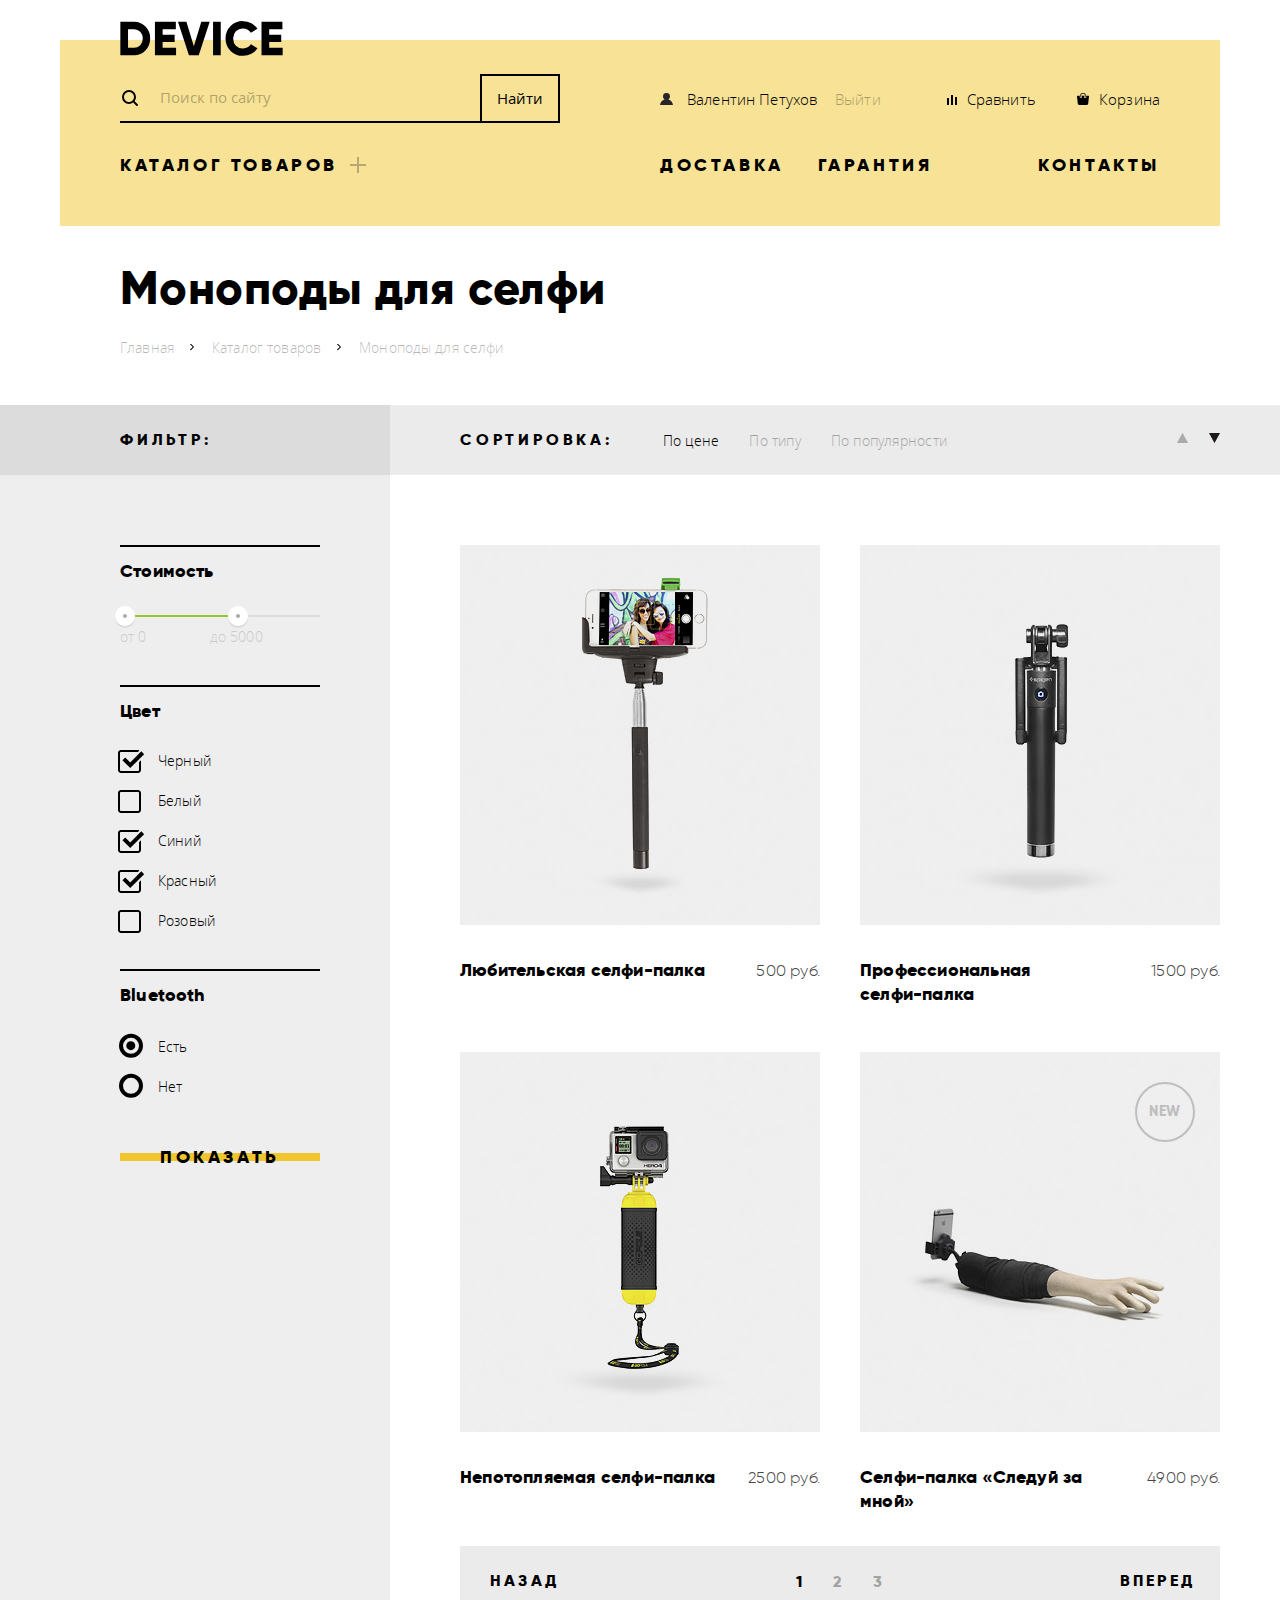
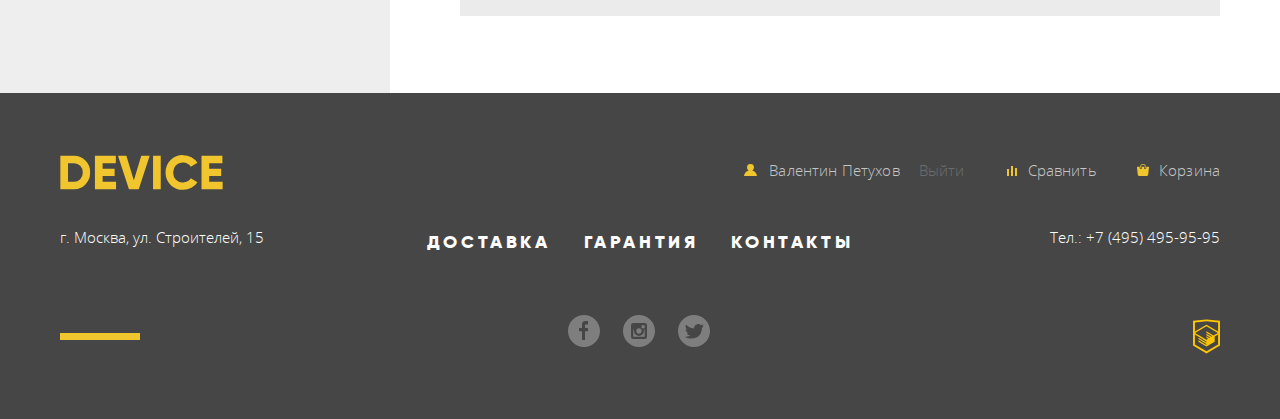
==== commit e0c96244: "Правки первой попытки" ====
--- a/device-catalog.html
+++ b/device-catalog.html
@@ -25,7 +25,7 @@
           </ul>
         </div>
         <div class="header-site-navigation">
-          <div><a href="device-catalog.html">Каталог товаров</a>
+          <div class="site-navigation-column1"><a href="device-catalog.html">Каталог товаров</a>
             <ul class="header-catalog hidden">
               <li><a href="virtual-reality.html">Виртуальная реальность</a></li>
               <li><a href="device-catalog.html">Моноподы для селфи</a></li>
@@ -229,7 +229,7 @@
       <nav class="footer-navigation">
         <ul class="footer-user-navigation">
           <li>
-            <a class="footer-logo" href="index.html">
+            <a class="footer-logo footer-icon" href="index.html">
               <svg xmlns="http://www.w3.org/2000/svg" viewBox="0 0 164 35" width="163" height="35" aria-label="Логотип интернет-магазина Девайс">
                 <path d="m0.35 0.7v33.6h13.532a15.723 15.723 0 0 0 11.72-4.824 16.464 16.464 0 0 0 4.712-11.976 16.465 16.465 0 0 0-4.712-11.976 15.723 15.723 0 0 0-11.72-4.824zm7.733 26.208v-18.819h5.8a8.648 8.648 0 0 1 6.5 2.568 9.412 9.412 0 0 1 2.489 6.84 9.41 9.41 0 0 1-2.489 6.84 8.646 8.646 0 0 1-6.5 2.568h-5.8zm34.8-5.952h12.082v-7.3h-12.086v-5.567h13.291v-7.389h-21.024v33.6h21.265v-7.392h-13.532v-5.952zm36.343 13.344 11.019-33.6h-8.458l-7.491 24.72-7.491-24.72h-8.457l11.019 33.6zm14.4 0h7.733v-33.6h-7.733zm38.615-1.416a15.514 15.514 0 0 0 6.041-5.688l-6.67-3.84a7.488 7.488 0 0 1-3.165 3.024 9.874 9.874 0 0 1-4.664 1.1 9.594 9.594 0 0 1-7.177-2.736 9.907 9.907 0 0 1-2.682-7.248 9.908 9.908 0 0 1 2.682-7.248 9.594 9.594 0 0 1 7.177-2.736 9.914 9.914 0 0 1 4.64 1.08 7.6 7.6 0 0 1 3.189 3.048l6.67-3.84a15.881 15.881 0 0 0-6.09-5.688 17.419 17.419 0 0 0-8.409-2.088 17.12 17.12 0 0 0-17.592 17.472 17.12 17.12 0 0 0 17.589 17.476 17.519 17.519 0 0 0 8.458-2.088zm17.881-11.928h12.082v-7.3h-12.085v-5.567h13.29v-7.389h-21.022v33.6h21.264v-7.392h-13.532v-5.952z"/>
               </svg>
@@ -237,27 +237,27 @@
           </li>
           <li>
             <ul>
-              <li>
-                <a href="login-link.html">
+              <li class="login-link">
+                <a class=" footer-icon" href="login-link.html">
                   <svg xmlns="http://www.w3.org/2000/svg" width="13" height="12" viewBox="0 0 13 12"><path d="M.032 12h12.937c-.163-2.643-2.074-4.837-4.671-5.543a3.47 3.47 0 0 0 1.687-2.972 3.485 3.485 0 0 0-6.97 0c0 1.264.68 2.361 1.688 2.972C2.106 7.163.194 9.357.032 12z"/>
                   </svg>
                   Валентин Петухов
                 </a>
               </li>
               <li class="login-out">
-                <a href="login-out.html">
+                <a class=" footer-icon" href="login-out.html">
                   Выйти
                 </a>
               </li>
               <li>
-                <a href="compare.html">
+                <a class=" footer-icon" href="compare.html">
                   <svg xmlns="http://www.w3.org/2000/svg" width="10" height="10" viewBox="0 0 10 10"><path d="M8 2h1.984v8H8zM0 3h1.984v7H0zM4 0h2v10H4z"/>
                   </svg>
                   Сравнить
                 </a>
               </li>
               <li>
-                <a href="cart.html">
+                <a class=" footer-icon" href="cart.html">
                   <svg version="1.1" id="Layer_1" xmlns="http://www.w3.org/2000/svg" xmlns:xlink="http://www.w3.org/1999/xlink" x="0px" y="0px" width="12px" height="12px" viewBox="0 0 12 12" enable-background="new 0 0 12 12" xml:space="preserve">
                     <g>
                     <path d="M11.864,3.017c-0.082-0.098-0.203-0.154-0.327-0.154H9.225V4.09c0,0.563-0.484,1.022-1.08,1.022
--- a/css/style.css
+++ b/css/style.css
@@ -1,7 +1,7 @@
 @font-face {
   font-style: normal;
   font-weight: 300;
-  font-family: "gilroylight";
+  font-family: "gilroy";
 
   src: local("gilroylight"),
   url("../fonts/gilroylight.woff2") format("woff2"),
@@ -11,7 +11,7 @@
 @font-face {
   font-style: normal;
   font-weight: 900;
-  font-family: "gilroyextrabold";
+  font-family: "gilroy";
 
   src: local("gilroyextrabold"),
   url("../fonts/gilroyextrabold.woff2") format("woff2"),
@@ -21,7 +21,7 @@
 @font-face {
   font-style: normal;
   font-weight: 100;
-  font-family: "open_sanslight";
+  font-family: "open_sans";
 
   src: local("open_sanslight"),
   url("../fonts/opensanslight.woff2") format("woff2"),
@@ -42,10 +42,10 @@
   margin: 0;
   padding: 0;
 
-  font-weight: 300;
+  font-weight: 100;
   font-size: 15px;
   line-height: 30px;
-  font-family: "open_sanslight", "Arial", sans-serif;
+  font-family: "open_sans", "Arial", sans-serif;
   color: rgba(0, 0, 0, 0.3);
   letter-spacing: 0.014em;
   letter-spacing: 0.01em;
@@ -77,15 +77,17 @@
   width: 44%;
   padding: 10px 0;
 
-  font-weight: bold;
+  font-weight: 900;
   font-size: 18px;
   line-height: 24px;
-  font-family: "gilroyextrabold", "Arial", sans-serif;
+  font-family: "gilroy", "Arial", sans-serif;
   vertical-align: middle;
   text-align: center;
   color: rgb(0, 0, 0);
   text-transform: uppercase;
   letter-spacing: 0.2em;
+
+  cursor: pointer;
 }
 
 .link::before {
@@ -101,9 +103,13 @@
   vertical-align: middle;
 
   background-color: rgb(240, 197, 46);
-  transform: translateY(-50%);
-
-  transition: height 0.3s;
+  -webkit-transform: translateY(-50%);
+      -ms-transform: translateY(-50%);
+          transform: translateY(-50%);
+
+  -webkit-transition: height 0.3s;
+       -o-transition: height 0.3s;
+          transition: height 0.3s;
 }
 
 .link:hover::before,
@@ -119,7 +125,8 @@
 
 
 .header-navigation {
-  box-sizing: border-box;
+  -webkit-box-sizing: border-box;
+          box-sizing: border-box;
   width: 1160px;
   min-height: 300px;
   margin: 40px auto 0;
@@ -154,9 +161,19 @@
 .search-navigation {
   position: relative;
 
+  display: -webkit-box;
+  display: -ms-flexbox;
   display: flex;
   width: 50%;
   margin-right: 40px;
+}
+
+.search-navigation input::placeholder {
+  color: rgba(0, 0, 0, 0.3);
+}
+
+.search-navigation:hover input:hover::placeholder {
+  color: rgba(0, 0, 0, 0.6);
 }
 
 .search-navigation input[type="search"] {
@@ -197,7 +214,8 @@
 }
 
 .search-navigation button {
-  box-sizing: border-box;
+  -webkit-box-sizing: border-box;
+          box-sizing: border-box;
   width: 80px;
   min-height: 49px;
 
@@ -235,19 +253,28 @@
 }
 
 .first-line-wrapper {
-  display: flex;
+  display: -webkit-box;
+  display: -ms-flexbox;
+  display: flex;
+  -webkit-box-pack: justify;
+  -ms-flex-pack: justify;
   justify-content: space-between;
+  -webkit-box-align: center;
+  -ms-flex-align: center;
   align-items: center;
   margin-bottom: 27px;
 }
 
 .header-user-navigation {
-  flex-wrap: wrap;
+  -ms-flex-wrap: wrap;
+      flex-wrap: wrap;
   width: 50%;
 }
 
 .header-user-navigation,
 .header-site-navigation {
+  display: -webkit-box;
+  display: -ms-flexbox;
   display: flex;
   margin: 0;
   padding: 0;
@@ -282,6 +309,8 @@
 .header-user-navigation .login-link::before {
   content: " ";
 
+  display: -webkit-inline-box;
+  display: -ms-inline-flexbox;
   display: inline-flex;
   width: 13px;
   height: 12px;
@@ -293,6 +322,8 @@
 .header-user-navigation .compare::before {
   content: " ";
 
+  display: -webkit-inline-box;
+  display: -ms-inline-flexbox;
   display: inline-flex;
   width: 10px;
   height: 10px;
@@ -304,6 +335,8 @@
 .header-user-navigation .cart::before {
   content: " ";
 
+  display: -webkit-inline-box;
+  display: -ms-inline-flexbox;
   display: inline-flex;
   width: 12px;
   height: 12px;
@@ -333,6 +366,8 @@
 }
 
 .header-site-navigation {
+  -webkit-box-pack: start;
+  -ms-flex-pack: start;
   justify-content: flex-start;
 }
 
@@ -364,8 +399,13 @@
 }
 
 .header-services {
-  display: flex;
-  flex-wrap: wrap;
+  display: -webkit-box;
+  display: -ms-flexbox;
+  display: flex;
+  -ms-flex-wrap: wrap;
+      flex-wrap: wrap;
+  -webkit-box-pack: justify;
+  -ms-flex-pack: justify;
   justify-content: space-between;
   margin: 0;
   padding: 0;
@@ -378,14 +418,15 @@
 }
 
 .header-site-navigation a {
+  font-weight: 900;
   font-size: 18px;
   line-height: 24px;
-  font-family: "gilroyextrabold", "Arial", sans-serif;
+  font-family: "gilroy", "Arial", sans-serif;
   text-transform: uppercase;
   letter-spacing: 0.2em;
 }
 
-.header-site-navigation div:first-child {
+.header-site-navigation .site-navigation-column1 {
   position: relative;
 }
 
@@ -393,7 +434,7 @@
   visibility: hidden;
 }
 
-.header-site-navigation div:first-child:hover .hidden {
+.site-navigation-column1:hover .hidden {
   visibility: visible;
 }
 
@@ -403,12 +444,22 @@
   left: -60px;
   z-index: 3;
 
-  display: flex;
-  flex-direction: column;
-  flex-wrap: wrap;
+  display: -webkit-box;
+  display: -ms-flexbox;
+  display: flex;
+  -webkit-box-orient: vertical;
+  -webkit-box-direction: normal;
+  -ms-flex-direction: column;
+      flex-direction: column;
+  -ms-flex-wrap: wrap;
+      flex-wrap: wrap;
+  -webkit-box-pack: start;
+  -ms-flex-pack: start;
   justify-content: flex-start;
+  -ms-flex-line-pack: start;
   align-content: flex-start;
-  box-sizing: border-box;
+  -webkit-box-sizing: border-box;
+          box-sizing: border-box;
   width: 1160px;
   height: 160px;
   margin: 0;
@@ -422,8 +473,8 @@
 
 .header-catalog li {
   margin: 0;
-  margin-right: 65px;
-  margin-bottom: 5px;
+  margin-right: 60px;
+  margin-bottom: 2px;
   padding: 0;
 }
 
@@ -438,19 +489,21 @@
   margin: 0;
   padding: 0;
 
+  font-weight: 100;
   font-size: 15px;
   line-height: 36px;
-  font-family: "open_sanslight", "Arial", sans-serif;
+  font-family: "open_sans", "Arial", sans-serif;
   text-transform: none;
   letter-spacing: 0.01em;
 }
 
-main {
+.main-section {
   margin-top: -112px;
 }
 
 .container {
-  box-sizing: border-box;
+  -webkit-box-sizing: border-box;
+          box-sizing: border-box;
   width: 1160px;
   margin: 0 auto;
 
@@ -462,7 +515,7 @@
 
   min-height: 486px;
   margin: 0;
-  margin-bottom: 107px;
+  margin-bottom: 105px;
   padding: 0;
 }
 
@@ -496,8 +549,14 @@
   bottom: 145px;
   z-index: 3;
 
-  display: flex;
+  display: -webkit-box;
+  display: -ms-flexbox;
+  display: flex;
+  -webkit-box-pack: justify;
+  -ms-flex-pack: justify;
   justify-content: space-between;
+  -webkit-box-align: center;
+  -ms-flex-align: center;
   align-items: center;
   width: 78px;
 
@@ -584,25 +643,50 @@
 
 .slider-item {
   display: none;
-  flex-direction: row;
+  -webkit-box-orient: horizontal;
+  -webkit-box-direction: normal;
+  -ms-flex-direction: row;
+      flex-direction: row;
+  -webkit-box-pack: justify;
+  -ms-flex-pack: justify;
   justify-content: space-between;
 }
 
+.tracker img {
+  margin-left: 16px;
+}
+
+.copter img {
+  margin-top: -20px;
+  margin-left: 25px;
+}
 .product-slider input#slide-1:checked ~ ul .monopod {
+  display: -webkit-box;
+  display: -ms-flexbox;
   display: flex;
 }
 
 .product-slider input#slide-2:checked ~ ul .tracker {
+  display: -webkit-box;
+  display: -ms-flexbox;
   display: flex;
 }
 
 .product-slider input#slide-3:checked ~ ul .copter {
+  display: -webkit-box;
+  display: -ms-flexbox;
   display: flex;
 }
 
 .slider-item > span {
-  display: flex;
+  display: -webkit-box;
+  display: -ms-flexbox;
+  display: flex;
+  -webkit-box-pack: center;
+  -ms-flex-pack: center;
   justify-content: center;
+  -webkit-box-align: center;
+  -ms-flex-align: center;
   align-items: center;
   min-width: 560px;
 }
@@ -610,34 +694,47 @@
 .product-description {
   position: relative;
 
-  display: flex;
-  flex-direction: column;
+  display: -webkit-box;
+  display: -ms-flexbox;
+  display: flex;
+  -webkit-box-orient: vertical;
+  -webkit-box-direction: normal;
+  -ms-flex-direction: column;
+      flex-direction: column;
+  -webkit-box-align: start;
+  -ms-flex-align: start;
   align-items: flex-start;
   width: 560px;
+  min-height: 486px;
 }
 
 .product-description::after {
   content: " ";
   position: absolute;
   top: 10px;
-  right: 17px;
+  right: 60px;
   z-index: 1;
 
-  width: 210px;
-  height: 200px;
+  height: 130px;
 
   background-repeat: no-repeat;
 }
 
 .monopod .product-description::after {
+  width: 166px;
+
   background-image: url("../img/icons/01.svg");
 }
 
 .tracker .product-description::after {
+  width: 198px;
+
   background-image: url("../img/icons/02.svg");
 }
 
 .copter .product-description::after {
+  width: 200px;
+
   background-image: url("../img/icons/03.svg");
 }
 
@@ -649,9 +746,10 @@
   margin-top: 80px;
   margin-bottom: 20px;
 
+  font-weight: 900;
   font-size: 47px;
   line-height: 56px;
-  font-family: "gilroyextrabold", "Arial", sans-serif;
+  font-family: "gilroy", "Arial", sans-serif;
   color: rgb(0, 0, 0);
   letter-spacing: 0.014em;
   word-wrap: break-word;
@@ -686,10 +784,10 @@
   padding: 0;
   padding-top: 5px;
 
-  font-weight: 300;
+  font-weight: 100;
   font-size: 13px;
   line-height: 20px;
-  font-family: "open_sanslight", "Arial", sans-serif;
+  font-family: "open_sans", "Arial", sans-serif;
   color: rgb(70, 70, 70);
 }
 
@@ -701,22 +799,25 @@
   font-weight: 300;
   font-size: 36px;
   line-height: 48px;
-  font-family: "gilroylight", "Arial", sans-serif;
+  font-family: "gilroy", "Arial", sans-serif;
   color: rgb(0, 0, 0);
 }
 
 .main-catalog {
+  font-weight: 900;
   font-size: 18px;
   line-height: 24px;
-  font-family: "gilroyextrabold", "Arial", sans-serif;
+  font-family: "gilroy", "Arial", sans-serif;
   color: rgb(0, 0, 0);
 }
 
 .main-catalog ul {
-  display: flex;
-  margin-bottom: 179px;
-  padding: 0;
-
+  display: -webkit-box;
+  display: -ms-flexbox;
+  display: flex;
+  margin-bottom: 180px;
+  padding: 0;
+flex-wrap: wrap;
   list-style: none;
 }
 
@@ -725,7 +826,10 @@
 }
 
 .main-catalog span {
-  display: block;
+  display: flex;
+  flex-direction: row;
+  justify-content: center;
+  align-items: center;
   width: 160px;
   height: 160px;
   margin-bottom: 33px;
@@ -733,10 +837,24 @@
   background-color: rgb(247, 226, 150);
 }
 
-.catalog-li:not(:last-of-type) {
+.main-catalog .align-end {
+  align-items: flex-end;
+}
+
+.main-catalog .no-wrap {
+  display: block;
+}
+
+.catalog-li {
+  width: 160px;
+}
+.catalog-li:not(:nth-of-type(6n)) {
+margin-righT: 40px;
+}
+/* .catalog-li:not(:last-of-type) {
   margin-right: 40px;
-}
-
+} */
+/*
 .catalog-li span::before {
   content: " ";
 
@@ -772,15 +890,16 @@
 .catalog-li:nth-of-type(6) span::before {
   background-image: url("../img/icons/popular-6.svg");
 }
-
+*/
 .catalog-li:active a,
-.catalog-li:active span::before {
+.catalog-li:active .no-wrap,
+.catalog-li:active img {
   opacity: 0.3;
 }
 
-.catalog-li span:hover,
-.catalog-li span:focus,
-.catalog-li span:active {
+.catalog-li a:hover span,
+.catalog-li a:focus span,
+.catalog-li a:active span {
   background-color: rgb(240, 197, 46);
 }
 
@@ -795,8 +914,13 @@
 }
 
 .services .container {
-  display: flex;
-  flex-direction: row;
+  display: -webkit-box;
+  display: -ms-flexbox;
+  display: flex;
+  -webkit-box-orient: horizontal;
+  -webkit-box-direction: normal;
+  -ms-flex-direction: row;
+      flex-direction: row;
   width: 1160px;
   margin: 0 auto;
   margin-top: -100px;
@@ -814,9 +938,15 @@
 }
 
 .service-navigation {
-  display: flex;
-  flex-direction: column;
-  box-sizing: border-box;
+  display: -webkit-box;
+  display: -ms-flexbox;
+  display: flex;
+  -webkit-box-orient: vertical;
+  -webkit-box-direction: normal;
+  -ms-flex-direction: column;
+      flex-direction: column;
+  -webkit-box-sizing: border-box;
+          box-sizing: border-box;
   width: 284px;
   min-height: 319px;
   margin: 0;
@@ -825,6 +955,10 @@
   padding-top: 80px;
 
   border-right: 7px solid rgb(0, 0, 0);
+}
+
+.service-navigation .link {
+  padding: 8px 0;
 }
 
 .service-button {
@@ -838,11 +972,12 @@
 }
 
 .service-button:not(:last-of-type) {
-  margin-bottom: 20px;
+  margin-bottom: 25px;
 }
 
 .service-description {
-  box-sizing: border-box;
+  -webkit-box-sizing: border-box;
+          box-sizing: border-box;
   width: 876px;
   min-height: 319px;
   margin: 0;
@@ -865,12 +1000,13 @@
 
   margin: 0;
   margin-top: 73px;
-  margin-bottom: 34px;
-  padding: 0;
-
+  margin-bottom: 33px;
+  padding: 0;
+
+  font-weight: 900;
   font-size: 47px;
   line-height: 48px;
-  font-family: "gilroyextrabold", "Arial", sans-serif;
+  font-family: "gilroy", "Arial", sans-serif;
   color: rgb(0, 0, 0);
   letter-spacing: 0.04em;
 }
@@ -996,12 +1132,16 @@
 }
 
 .brands-list {
-  display: flex;
+  display: -webkit-box;
+  display: -ms-flexbox;
+  display: flex;
+  -webkit-box-pack: center;
+  -ms-flex-pack: center;
   justify-content: center;
   margin: 0;
   padding: 0;
-
   list-style: none;
+  flex-wrap: wrap;
 }
 
 .brandlist-item:not(:last-child) {
@@ -1065,16 +1205,22 @@
 }
 
 .info-contacts {
-  display: flex;
+  display: -webkit-box;
+  display: -ms-flexbox;
+  display: flex;
+  -webkit-box-pack: start;
+  -ms-flex-pack: start;
   justify-content: flex-start;
   margin-bottom: 102px;
 }
 
 .info-contacts .link {
   width: 260px;
-}
-
-.info-contacts button {
+
+  cursor: pointer;
+}
+
+.info-contacts .link {
   background-color: transparent;
   border: none;
 }
@@ -1083,12 +1229,19 @@
 .contacts {
   position: relative;
 
-  display: flex;
-  flex-direction: column;
+  display: -webkit-box;
+  display: -ms-flexbox;
+  display: flex;
+  -webkit-box-orient: vertical;
+  -webkit-box-direction: normal;
+  -ms-flex-direction: column;
+      flex-direction: column;
+  -webkit-box-align: start;
+  -ms-flex-align: start;
   align-items: flex-start;
   min-height: 550px;
 
-  letter-spacing: 0.005em;
+  letter-spacing: 0;
 }
 
 .info {
@@ -1106,9 +1259,10 @@
   margin-top: 50px;
   margin-bottom: 28px;
 
+  font-weight: 900;
   font-size: 47px;
   line-height: 48px;
-  font-family: "gilroyextrabold", "Arial", sans-serif;
+  font-family: "gilroy", "Arial", sans-serif;
   color: rgb(0, 0, 0);
   letter-spacing: 0;
 }
@@ -1117,7 +1271,7 @@
 .contacts h3::before {
   content: "";
   position: absolute;
-  top: -53px;
+  top: -52px;
   left: 0;
 
   display: table;
@@ -1128,7 +1282,7 @@
 }
 
 .info p {
-  max-width: 460px;
+  max-width: 475px;
 }
 
 .contacts p {
@@ -1136,7 +1290,7 @@
 }
 
 .couriers {
-  margin: 20px 0 0 20px;
+  margin: 50px 0 0 20px;
   padding: 0;
 
   list-style: circle;
@@ -1145,9 +1299,10 @@
 .couriers a {
   margin-left: 15px;
 
+  font-weight: 900;
   font-size: 16px;
   line-height: 40px;
-  font-family: "gilroyextrabold", "Arial", sans-serif;
+  font-family: "gilroy", "Arial", sans-serif;
   color: rgb(0, 0, 0);
 }
 
@@ -1162,6 +1317,8 @@
 
 .contacts .mapping {
   padding: 0;
+
+  cursor: pointer;
 }
 
 .main-footer {
@@ -1172,15 +1329,24 @@
 }
 
 .footer-navigation {
-  display: flex;
-  flex-direction: column;
-  flex-wrap: wrap;
+  display: -webkit-box;
+  display: -ms-flexbox;
+  display: flex;
+  -webkit-box-orient: vertical;
+  -webkit-box-direction: normal;
+  -ms-flex-direction: column;
+      flex-direction: column;
+  -ms-flex-wrap: wrap;
+      flex-wrap: wrap;
+  -webkit-box-pack: start;
+  -ms-flex-pack: start;
   justify-content: flex-start;
-  box-sizing: border-box;
+  -webkit-box-sizing: border-box;
+          box-sizing: border-box;
   max-width: 1160px;
   min-height: 323px;
   margin: 0 auto;
-  padding: 65px 0;
+  padding: 62px 0;
 
   font-size: 15px;
   line-height: 30px;
@@ -1190,16 +1356,19 @@
   background-color: inherit;
 }
 
+.footer-navigation ul {
+  display: -webkit-box;
+  display: -ms-flexbox;
+  display: flex;
+  flex-direction: row;
+  margin: 0;
+  padding: 0;
+
+  list-style: none;
+}
+
 .footer-navigation a {
   color: rgb(255, 255, 255);
-}
-
-.footer-navigation ul {
-  display: flex;
-  margin: 0;
-  padding: 0;
-
-  list-style: none;
 }
 
 .footer-navigation .footer-logo:hover,
@@ -1212,25 +1381,43 @@
 }
 
 .footer-navigation .footer-user-navigation {
+  -webkit-box-pack: justify;
+  -ms-flex-pack: justify;
   justify-content: space-between;
-  margin-bottom: 25px;
+  margin-bottom: 12px;
+}
+
+.footer-user-navigation > li {
+  width: 50%;
 }
 
 .footer-user-navigation ul {
-  flex-wrap: wrap;
-}
-
-a[href="login-link.html"] + svg {
-  margin-right: 10px;
-}
-
-.footer-user-navigation li:not(:first-child) {
-  margin-left: 43px;
-}
-
-.footer-user-navigation .login-out {
-  position: relative;
-  left: -25px;
+  -ms-flex-wrap: wrap;
+      flex-wrap: wrap;
+  justify-content: flex-end;
+}
+
+.footer-user-navigation li:not(:first-child):not(.login-out) {
+  margin-left: 40px;
+}
+
+.footer-user-navigation .login-link {
+  margin-right: 4px;
+}
+
+.footer-user-navigation svg {
+  margin-right: 6px;
+
+  fill: rgb(240, 197, 46);
+}
+
+.login-link svg:first-child {
+  margin-right: 8px;
+}
+
+.login-link + .login-out {
+  margin-right: 3px;
+  margin-left: 15px;
 
   opacity: 0.3;
 }
@@ -1257,30 +1444,32 @@
   color: rgba(255, 255, 255, 0.3);
 }
 
-.footer-user-navigation svg {
-  margin-right: 5px;
-
-  fill: rgb(240, 197, 46);
-}
-
-.footer-user-navigation a:hover svg,
-.footer-user-navigation a:focus svg {
+
+.footer-icon:hover svg,
+.footer-icon:focus svg {
   opacity: 0.6;
 }
 
-.footer-user-navigation a:active svg {
+.footer-icon:active svg {
   opacity: 0.3;
 }
 
 .site-navigation-wrapper {
-  display: flex;
-  flex-wrap: wrap;
+  display: -webkit-box;
+  display: -ms-flexbox;
+  display: flex;
+  -ms-flex-wrap: wrap;
+      flex-wrap: wrap;
+  -webkit-box-pack: justify;
+  -ms-flex-pack: justify;
   justify-content: space-between;
 }
 
 .site-navigation-wrapper.social {
+  -webkit-box-align: center;
+  -ms-flex-align: center;
   align-items: center;
-  margin-top: 60px;
+  margin-top: 58px;
 }
 
 .site-navigation-wrapper  p {
@@ -1290,28 +1479,39 @@
 
 .address,
 .footer-phone {
-  display: flex;
+  display: -webkit-box;
+  display: -ms-flexbox;
+  display: flex;
+  -webkit-box-align: center;
+  -ms-flex-align: center;
   align-items: center;
   width: 250px;
   height: 20px;
+
+  letter-spacing: 0;
 }
 
 .footer-phone {
+  -webkit-box-pack: end;
+  -ms-flex-pack: end;
   justify-content: flex-end;
 }
 
 .footer-site-navigation {
-  flex-wrap: wrap;
+  -ms-flex-wrap: wrap;
+      flex-wrap: wrap;
+  max-width: 440px;
 }
 
 .footer-site-navigation li:not(:last-child) {
-  margin-right: 35px;
+  margin-right: 33px;
 }
 
 .footer-site-navigation a {
+  font-weight: 900;
   font-size: 18px;
   line-height: 24px;
-  font-family: "gilroyextrabold", "Arial", sans-serif;
+  font-family: "gilroy", "Arial", sans-serif;
   text-transform: uppercase;
   letter-spacing: 0.2em;
 }
@@ -1326,19 +1526,28 @@
 }
 
 .footer-rect {
+  -ms-flex-item-align: center;
+  -ms-grid-row-align: center;
   align-self: center;
 }
-
-
+.footer-social {
+  flex-wrap: wrap;
+  max-width: 440px;
+}
 
 .footer-social li {
+  display: -webkit-inline-box;
+  display: -ms-inline-flexbox;
   display: inline-flex;
   margin: 0;
-  margin-right: 20px;
+  margin-right: 23px;
+  margin-bottom: 10px;
   padding: 0;
 }
 
 .footer-social-item a {
+  display: -webkit-inline-box;
+  display: -ms-inline-flexbox;
   display: inline-flex;
   margin: 0;
   padding: 0;
@@ -1356,7 +1565,11 @@
 }
 
 .footer-copyright {
-  display: flex;
+  display: -webkit-box;
+  display: -ms-flexbox;
+  display: flex;
+  -webkit-box-pack: end;
+  -ms-flex-pack: end;
   justify-content: flex-end;
   width: 60px;
   height: 35px;
@@ -1371,28 +1584,55 @@
   opacity: 0.3;
 }
 
+@-webkit-keyframes bounce {
+  0% {
+    -webkit-transform: translate(-50%, -700%);
+            transform: translate(-50%, -700%);
+  }
+
+  50% {
+    -webkit-transform: translate(-50%, -20%);
+            transform: translate(-50%, -20%);
+  }
+
+  80% {
+    -webkit-transform: translate(-50%, -60%);
+            transform: translate(-50%, -60%);
+  }
+
+  100% {
+    -webkit-transform: translate(-50%, -50%);
+            transform: translate(-50%, -50%);
+  }
+}
+
 @keyframes bounce {
   0% {
-    transform: translate(-50%, -700%);
+    -webkit-transform: translate(-50%, -700%);
+            transform: translate(-50%, -700%);
   }
 
   50% {
-    transform: translate(-50%, -20%);
+    -webkit-transform: translate(-50%, -20%);
+            transform: translate(-50%, -20%);
   }
 
   80% {
-    transform: translate(-50%, -60%);
+    -webkit-transform: translate(-50%, -60%);
+            transform: translate(-50%, -60%);
   }
 
   100% {
-    transform: translate(-50%, -50%);
+    -webkit-transform: translate(-50%, -50%);
+            transform: translate(-50%, -50%);
   }
 }
 
-@keyframes shake {
+@-webkit-keyframes shake {
   0%,
   100% {
-    transform: translate(-50%, -50%);
+    -webkit-transform: translate(-50%, -50%);
+            transform: translate(-50%, -50%);
   }
 
   10%,
@@ -1400,14 +1640,41 @@
   50%,
   70%,
   90% {
-    transform: translate(-53%, -50%);
+    -webkit-transform: translate(-53%, -50%);
+            transform: translate(-53%, -50%);
   }
 
   20%,
   40%,
   60%,
   80% {
-    transform: translate(-48%, -50%);
+    -webkit-transform: translate(-48%, -50%);
+            transform: translate(-48%, -50%);
+  }
+}
+
+@keyframes shake {
+  0%,
+  100% {
+    -webkit-transform: translate(-50%, -50%);
+            transform: translate(-50%, -50%);
+  }
+
+  10%,
+  30%,
+  50%,
+  70%,
+  90% {
+    -webkit-transform: translate(-53%, -50%);
+            transform: translate(-53%, -50%);
+  }
+
+  20%,
+  40%,
+  60%,
+  80% {
+    -webkit-transform: translate(-48%, -50%);
+            transform: translate(-48%, -50%);
   }
 }
 
@@ -1417,11 +1684,15 @@
   left: 50%;
   z-index: 10;
 
-  box-sizing: border-box;
+  -webkit-box-sizing: border-box;
+          box-sizing: border-box;
   width: 960px;
 
-  box-shadow: 0 10px 20px 0 rgba(4, 6, 6, 0.2);
-  transform: translate(-50%, -50%);
+  -webkit-box-shadow: 0 10px 20px 0 rgba(4, 6, 6, 0.2);
+          box-shadow: 0 10px 20px 0 rgba(4, 6, 6, 0.2);
+  -webkit-transform: translate(-50%, -50%);
+      -ms-transform: translate(-50%, -50%);
+          transform: translate(-50%, -50%);
 }
 
 .write-us {
@@ -1440,17 +1711,27 @@
 .modal-show {
   display: block;
 
-  animation: bounce 0.6s;
+  -webkit-animation: bounce 0.6s;
+          animation: bounce 0.6s;
 }
 
 .modal-error {
-  animation: shake 0.6s;
+  -webkit-animation: shake 0.6s;
+          animation: shake 0.6s;
 }
 
 .popup {
-  display: flex;
-  flex-direction: row;
-  flex-wrap: wrap;
+  display: -webkit-box;
+  display: -ms-flexbox;
+  display: flex;
+  -webkit-box-orient: horizontal;
+  -webkit-box-direction: normal;
+  -ms-flex-direction: row;
+      flex-direction: row;
+  -ms-flex-wrap: wrap;
+      flex-wrap: wrap;
+  -webkit-box-pack: justify;
+  -ms-flex-pack: justify;
   justify-content: space-between;
   margin: 0;
   padding: 0;
@@ -1463,8 +1744,9 @@
 
 .write-item input {
   display: block;
-  box-sizing: border-box;
-  box-sizing: border-box;
+  -webkit-box-sizing: border-box;
+          box-sizing: border-box;
+          box-sizing: border-box;
   width: 100%;
   padding: 15px 20px;
 }
@@ -1473,8 +1755,16 @@
   width: 760px;
 }
 
+.write-item input[placeholder],
+.textarea-item textarea[placeholder] {
+  font-weight: 300;
+  font-family: "open_sans", "Arial", sans-serif;
+  color: rgba(0, 0, 0, 0.4);
+}
+
 .textarea-item textarea {
-  box-sizing: border-box;
+  -webkit-box-sizing: border-box;
+          box-sizing: border-box;
   width: 100%;
   min-height: 155px;
   padding: 15px 20px;
@@ -1518,9 +1808,10 @@
 }
 
 .modal label {
+  font-weight: 900;
   font-size: 18px;
   line-height: 24px;
-  font-family: "gilroyextrabold", "Arial", sans-serif;
+  font-family: "gilroy", "Arial", sans-serif;
   color: rgb(0, 0, 0);
 }
 
@@ -1551,6 +1842,7 @@
 .modal input:focus:invalid,
 .modal textarea:focus:invalid {
   background-color: rgb(246, 218, 218);
+  border: none;
 }
 
 .modal .link {
@@ -1570,8 +1862,13 @@
 }
 
 .bread {
-  display: flex;
-  flex-direction: column;
+  display: -webkit-box;
+  display: -ms-flexbox;
+  display: flex;
+  -webkit-box-orient: vertical;
+  -webkit-box-direction: normal;
+  -ms-flex-direction: column;
+      flex-direction: column;
 }
 
 .inner-page h1 {
@@ -1579,31 +1876,39 @@
   margin-bottom: 20px;
   padding: 0;
 
-  font-weight: bold;
+  font-weight: 900;
   font-size: 47px;
   line-height: 48px;
-  font-family: "gilroyextrabold", "Arial", sans-serif;
+  font-family: "gilroy", "Arial", sans-serif;
   color: rgb(0, 0, 0);
   letter-spacing: 0.01em;
 }
 
 .wrapper h2 {
-  display: flex;
+  display: -webkit-box;
+  display: -ms-flexbox;
+  display: flex;
+  -webkit-box-align: center;
+  -ms-flex-align: center;
   align-items: center;
-  box-sizing: border-box;
+  -webkit-box-sizing: border-box;
+          box-sizing: border-box;
   height: 70px;
   margin: 0;
 
-  font-weight: bold;
+  font-weight: 900;
   font-size: 16px;
   line-height: 24px;
-  font-family: "gilroyextrabold", "Arial", sans-serif;
+  font-family: "gilroy", "Arial", sans-serif;
   text-transform: uppercase;
   letter-spacing: 0.2em;
 }
 
 .inner-page .breadcrumbs {
-  display: flex;
+  display: -webkit-box;
+  display: -ms-flexbox;
+  display: flex;
+  flex-wrap: wrap;
   margin: 0;
   margin-bottom: 43px;
   padding: 0;
@@ -1615,7 +1920,6 @@
   position: relative;
 
   display: inline-block;
-  height: 30px;
   margin-right: 38px;
 
   vertical-align: middle;
@@ -1633,24 +1937,26 @@
   background-image: url("../img/icons/nav-arrow.svg");
   background-repeat: no-repeat;
   background-position: 0 0;
-  transform: translateY(-50%);
+  -webkit-transform: translateY(-50%);
+      -ms-transform: translateY(-50%);
+          transform: translateY(-50%);
 }
 
 .breadcrumbs span {
-  font-weight: 300;
+  font-weight: 100;
   font-size: 14px;
   line-height: 24px;
-  font-family: "open_sanslight", "Arial", sans-serif;
+  font-family: "open_sans", "Arial", sans-serif;
   color: rgba(0, 0, 0, 0.3);
   letter-spacing: 0.014em;
   letter-spacing: 0.01em;
 }
 
 .breadcrumbs a {
-  font-weight: 300;
+  font-weight: 100;
   font-size: 14px;
   line-height: 24px;
-  font-family: "open_sanslight", "Arial", sans-serif;
+  font-family: "open_sans", "Arial", sans-serif;
   color: rgba(0, 0, 0, 0.3);
   letter-spacing: 0.014em;
   letter-spacing: 0.01em;
@@ -1666,7 +1972,11 @@
 }
 
 .inner-page .container {
-  display: flex;
+  display: -webkit-box;
+  display: -ms-flexbox;
+  display: flex;
+  -webkit-box-pack: justify;
+  -ms-flex-pack: justify;
   justify-content: space-between;
   width: 1160px;
   margin: 0 auto;
@@ -1674,9 +1984,16 @@
 }
 
 .inner-page .wrapper {
-  box-sizing: border-box;
-
-  background-image: linear-gradient(to right, rgb(220, 220, 220), rgb(220, 220, 220) 50%, rgb(235, 235, 235) 50%, rgb(235, 235, 235)),
+  -webkit-box-sizing: border-box;
+          box-sizing: border-box;
+
+  background-image: -webkit-gradient(linear, left top, right top, from(rgb(220, 220, 220)), color-stop(50%, rgb(220, 220, 220)), color-stop(50%, rgb(235, 235, 235)), to(rgb(235, 235, 235))),
+  -webkit-gradient(linear, left top, right top, from(rgb(238, 238, 238)), color-stop(50%, rgb(238, 238, 238)), color-stop(50%, rgb(255, 255, 255)), to(rgb(255, 255, 255)));
+  background-image: -webkit-linear-gradient(left, rgb(220, 220, 220), rgb(220, 220, 220) 50%, rgb(235, 235, 235) 50%, rgb(235, 235, 235)),
+  -webkit-linear-gradient(left, rgb(238, 238, 238), rgb(238, 238, 238) 50%, rgb(255, 255, 255) 50%, rgb(255, 255, 255));
+  background-image:      -o-linear-gradient(left, rgb(220, 220, 220), rgb(220, 220, 220) 50%, rgb(235, 235, 235) 50%, rgb(235, 235, 235)),
+  -o-linear-gradient(left, rgb(238, 238, 238), rgb(238, 238, 238) 50%, rgb(255, 255, 255) 50%, rgb(255, 255, 255));
+  background-image:         linear-gradient(to right, rgb(220, 220, 220), rgb(220, 220, 220) 50%, rgb(235, 235, 235) 50%, rgb(235, 235, 235)),
   linear-gradient(to right, rgb(238, 238, 238), rgb(238, 238, 238) 50%, rgb(255, 255, 255) 50%, rgb(255, 255, 255));
   background-repeat: no-repeat, no-repeat;
   background-size: 100% 70px, 100% 100%;
@@ -1690,13 +2007,9 @@
 .filters fieldset {
   margin: 0;
   padding: 0;
-  padding-bottom: 26px;
+  padding-bottom: 28px;
 
   border: none;
-}
-
-.filters fieldset:not(:first-child) {
-  margin-bottom: 5px;
 }
 
 .filters form {
@@ -1706,14 +2019,14 @@
 .filters legend {
   width: 200px;
   margin: 0;
-  margin-bottom: 18px;
+  margin-bottom: 20px;
   padding: 0;
   padding-top: 12px;
 
-  font-weight: bold;
+  font-weight: 900;
   font-size: 18px;
   line-height: 24px;
-  font-family: "gilroyextrabold", "Arial", sans-serif;
+  font-family: "gilroy", "Arial", sans-serif;
   color: rgb(0, 0, 0);
   letter-spacing: 0.01em;
 
@@ -1722,7 +2035,7 @@
 
 .range-lifter {
   width: 200px;
-  margin-top: 20px;
+  margin-top: 12px;
 }
 
 .range-controls {
@@ -1753,7 +2066,8 @@
   background-color: rgb(171, 171, 171);
   border: 8px solid rgb(255, 255, 255);
   border-radius: 50%;
-  box-shadow: 0 2px 1px 0 rgb(218, 218, 218);
+  -webkit-box-shadow: 0 2px 1px 0 rgb(218, 218, 218);
+          box-shadow: 0 2px 1px 0 rgb(218, 218, 218);
   cursor: pointer;
 }
 
@@ -1766,22 +2080,31 @@
 }
 
 .price-controls {
-  display: flex;
+  display: -webkit-box;
+  display: -ms-flexbox;
+  display: flex;
+  -webkit-box-pack: start;
+  -ms-flex-pack: start;
   justify-content: flex-start;
 
   font-size: 0;
 }
 
 .price-controls label {
+  font-weight: 100;
   font-size: 14px;
   line-height: 40px;
-  font-family: "open_sanslight", "Arial", sans-serif;
+  font-family: "open_sans", "Arial", sans-serif;
 
   opacity: 0.2;
 }
 
 .min-price {
   margin-right: 63px;
+}
+
+.color  legend {
+  margin-bottom: 18px;
 }
 
 .filter-item {
@@ -1806,12 +2129,12 @@
   margin: 0;
   margin-bottom: 20px;
   padding: 0;
-  padding-left: 40px;
-
-  font-weight: 300;
+  padding-left: 38px;
+
+  font-weight: 100;
   font-size: 14px;
   line-height: 40px;
-  font-family: "open_sanslight", "Arial", sans-serif;
+  font-family: "open_sans", "Arial", sans-serif;
   color: rgb(0, 0, 0);
   letter-spacing: 0.014em;
   letter-spacing: 0.01em;
@@ -1821,7 +2144,7 @@
   content: "";
   position: absolute;
   top: calc(50% - 11px);
-  left: 0;
+  left: -2px;
 
   width: 27px;
   height: 23px;
@@ -1853,31 +2176,33 @@
 .filter-item input[type="radio"] + label::before {
   content: "";
   position: absolute;
-  top: 0;
-  left: 0;
+  top: 50%;
+  left: -1px;
 
   display: inline-block;
-  width: 18px;
-  height: 18px;
+  width: 16px;
+  height: 16px;
 
   vertical-align: middle;
 
   border: 4px solid rgb(0, 0, 0);
   border-radius: 50%;
+  transform: translateY(-55%);
 }
 
 .filter-item input[type="radio"]:checked + label::after {
   content: "";
   position: absolute;
-  top: 8px;
-  left: 8px;
+  top: 50%;
+  left: 0;
   z-index: 5;
 
-  width: 10px;
-  height: 10px;
+  width: 9px;
+  height: 9px;
 
   background-color: rgb(0, 0, 0);
   border-radius: 50%;
+  transform: translate(70%, -65%);
 }
 
 .filter-item input[type="radio"]:checked + label:active::after {
@@ -1887,15 +2212,16 @@
 .filter-item input[type="radio"] + label:active::after {
   content: "";
   position: absolute;
-  top: 9px;
-  left: 9px;
+  top: 50%;
+  left: 0;
   z-index: 5;
 
-  width: 10px;
-  height: 10px;
+  width: 9px;
+  height: 9px;
 
   background-color: rgb(0, 0, 0);
   border-radius: 50%;
+  transform: translate(70%, -65%);
 }
 
 .filter-item input:disabled + label,
@@ -1926,8 +2252,13 @@
 }
 
 .inner-page .catalog-wrapper {
-  display: flex;
-  flex-direction: column;
+  display: -webkit-box;
+  display: -ms-flexbox;
+  display: flex;
+  -webkit-box-orient: vertical;
+  -webkit-box-direction: normal;
+  -ms-flex-direction: column;
+      flex-direction: column;
   width: 830px;
   margin: 0;
   padding: 0;
@@ -1936,9 +2267,15 @@
 }
 
 .inner-page .sortings {
-  display: flex;
-  flex-direction: row;
-  box-sizing: border-box;
+  display: -webkit-box;
+  display: -ms-flexbox;
+  display: flex;
+  -webkit-box-orient: horizontal;
+  -webkit-box-direction: normal;
+  -ms-flex-direction: row;
+      flex-direction: row;
+  -webkit-box-sizing: border-box;
+          box-sizing: border-box;
   max-width: 100%;
   min-height: 70px;
   margin-bottom: 70px;
@@ -1960,16 +2297,26 @@
   margin-right: 50px;
 }
 
-.sortings .sort-order {
-  margin-left: auto;
-}
-
 .inner-page .sort-type,
 .inner-page .sort-order {
-  display: flex;
-  flex-direction: row;
-  flex-wrap: wrap;
+  display: -webkit-box;
+  display: -ms-flexbox;
+  display: flex;
+  -webkit-box-orient: horizontal;
+  -webkit-box-direction: normal;
+  -ms-flex-direction: row;
+      flex-direction: row;
+  -ms-flex-wrap: wrap;
+      flex-wrap: wrap;
+  -webkit-box-align: center;
+  -ms-flex-align: center;
   align-items: center;
+}
+
+.sortings .sort-order {
+  flex-wrap: nowrap;
+  min-width: 45px;
+  margin-left: auto;
 }
 
 .sort-type li:not(:last-child) {
@@ -1977,9 +2324,10 @@
 }
 
 .sort-type a {
+  font-weight: 100;
   font-size: 14px;
   line-height: 18px;
-  font-family: "open_sanslight", "Arial", sans-serif;
+  font-family: "open_sans", "Arial", sans-serif;
   color: rgb(0, 0, 0);
   text-transform: none;
   letter-spacing: 0.015em;
@@ -1988,6 +2336,8 @@
 }
 
 .sort-order {
+  -webkit-box-pack: justify;
+  -ms-flex-pack: justify;
   justify-content: space-between;
   width: 40px;
 }
@@ -2015,26 +2365,35 @@
 .sort-type a:visited {
   opacity: 1;
 }
-
-.inner-page .catalog ul {
+/*
+.inner-page ul {
   margin: 0;
   padding: 0;
 
   list-style: none;
 
   border: none;
-}
+} */
 
 .inner-catalog {
-  box-sizing: border-box;
+  -webkit-box-sizing: border-box;
+          box-sizing: border-box;
   width: 100%;
   padding-left: 70px;
 }
 
 .inner-catalog .catalog-list {
-  display: flex;
-  flex-direction: row;
-  flex-wrap: wrap;
+  display: -webkit-box;
+  display: -ms-flexbox;
+  display: flex;
+  -webkit-box-orient: horizontal;
+  -webkit-box-direction: normal;
+  -ms-flex-direction: row;
+      flex-direction: row;
+  -ms-flex-wrap: wrap;
+      flex-wrap: wrap;
+  -webkit-box-pack: justify;
+  -ms-flex-pack: justify;
   justify-content: space-between;
   margin: 0;
   padding: 0;
@@ -2043,8 +2402,13 @@
 }
 
 .catalog-item {
-  display: flex;
-  flex-direction: column;
+  display: -webkit-box;
+  display: -ms-flexbox;
+  display: flex;
+  -webkit-box-orient: vertical;
+  -webkit-box-direction: normal;
+  -ms-flex-direction: column;
+      flex-direction: column;
   margin: 0;
   padding: 0;
 }
@@ -2060,17 +2424,24 @@
   right: 25px;
   z-index: 1;
 
+  display: -webkit-inline-box;
+  display: -ms-inline-flexbox;
   display: inline-flex;
+  -webkit-box-pack: center;
+  -ms-flex-pack: center;
   justify-content: center;
+  -webkit-box-align: center;
+  -ms-flex-align: center;
   align-items: center;
-  box-sizing: border-box;
+  -webkit-box-sizing: border-box;
+          box-sizing: border-box;
   width: 60px;
   height: 60px;
 
-  font-weight: 800;
+  font-weight: 900;
   font-size: 14px;
   line-height: 24px;
-  font-family: "gilroyextrabold", "Arial", sans-serif;
+  font-family: "gilroy", "Arial", sans-serif;
   color: rgb(0, 0, 0);
   text-transform: uppercase;
   letter-spacing: 0.7px;
@@ -2087,10 +2458,10 @@
 .catalog-item h3 {
   max-width: 260px;
 
-  font-weight: bold;
+  font-weight: 900;
   font-size: 18px;
   line-height: 24px;
-  font-family: "gilroyextrabold", "Arial", sans-serif;
+  font-family: "gilroy", "Arial", sans-serif;
   letter-spacing: 0.2px;
 }
 
@@ -2107,8 +2478,14 @@
 }
 
 .catalog-item .prices {
-  display: flex;
+  display: -webkit-box;
+  display: -ms-flexbox;
+  display: flex;
+  -webkit-box-pack: justify;
+  -ms-flex-pack: justify;
   justify-content: space-between;
+  -webkit-box-align: baseline;
+  -ms-flex-align: baseline;
   align-items: baseline;
   width: 100%;
   margin-top: 15px;
@@ -2116,14 +2493,14 @@
 }
 
 .catalog-item:last-child .prices {
-  margin-bottom: 18px;
+  margin-bottom: 15px;
 }
 
 .catalog-item-price {
   font-weight: 300;
   font-size: 16px;
   line-height: 24px;
-  font-family: "gilroyLight", "Arial", sans-serif;
+  font-family: "gilroy", "Arial", sans-serif;
   color: rgb(70, 70, 70);
   letter-spacing: 0.2px;
 }
@@ -2141,8 +2518,15 @@
   position: absolute;
   z-index: 2;
 
-  display: flex;
-  flex-direction: column;
+  display: -webkit-box;
+  display: -ms-flexbox;
+  display: flex;
+  -webkit-box-orient: vertical;
+  -webkit-box-direction: normal;
+  -ms-flex-direction: column;
+      flex-direction: column;
+  -webkit-box-align: center;
+  -ms-flex-align: center;
   align-items: center;
   width: 360px;
   height: 380px;
@@ -2163,6 +2547,9 @@
 .item-hover:hover {
   opacity: 1;
 }
+.item-hover button {
+  cursor: pointer;
+}
 
 .item-hover button:last-child {
   color: rgba(0, 0, 0, 0.5);
@@ -2174,30 +2561,39 @@
 }
 
 .item-hover button:last-child:active {
-  color: rgba(0, 0, 0, 0.1);
+  color: rgba(0, 0, 0, 0.2);
 }
 
 .pagination-list {
-  display: flex;
+  display: -webkit-box;
+  display: -ms-flexbox;
+  display: flex;
+  -webkit-box-align: center;
+  -ms-flex-align: center;
   align-items: center;
-  box-sizing: border-box;
+  -webkit-box-sizing: border-box;
+          box-sizing: border-box;
   width: 100%;
   height: 70px;
-  margin-bottom: 75px;
+  margin-bottom: 77px;
 
   background-color: rgb(235, 235, 235);
 }
 
 .pagination-list a {
-  font-weight: 800;
+  font-weight: 900;
   font-size: 16px;
   line-height: 24px;
-  font-family: "gilroyextrabold", "Arial", sans-serif;
+  font-family: "gilroy", "Arial", sans-serif;
   color: rgb(0, 0, 0);
 }
 
 .pagination-list ul {
-  display: flex;
+  display: -webkit-box;
+  display: -ms-flexbox;
+  display: flex;
+  -webkit-box-pack: center;
+  -ms-flex-pack: center;
   justify-content: center;
   margin: 0;
   padding: 0;
@@ -2235,7 +2631,7 @@
 
 .pagination-item a {
   display: inline-block;
-  padding: 23px 15px;
+  padding: 28px 13px 26px 18px;
 
   vertical-align: middle;
 
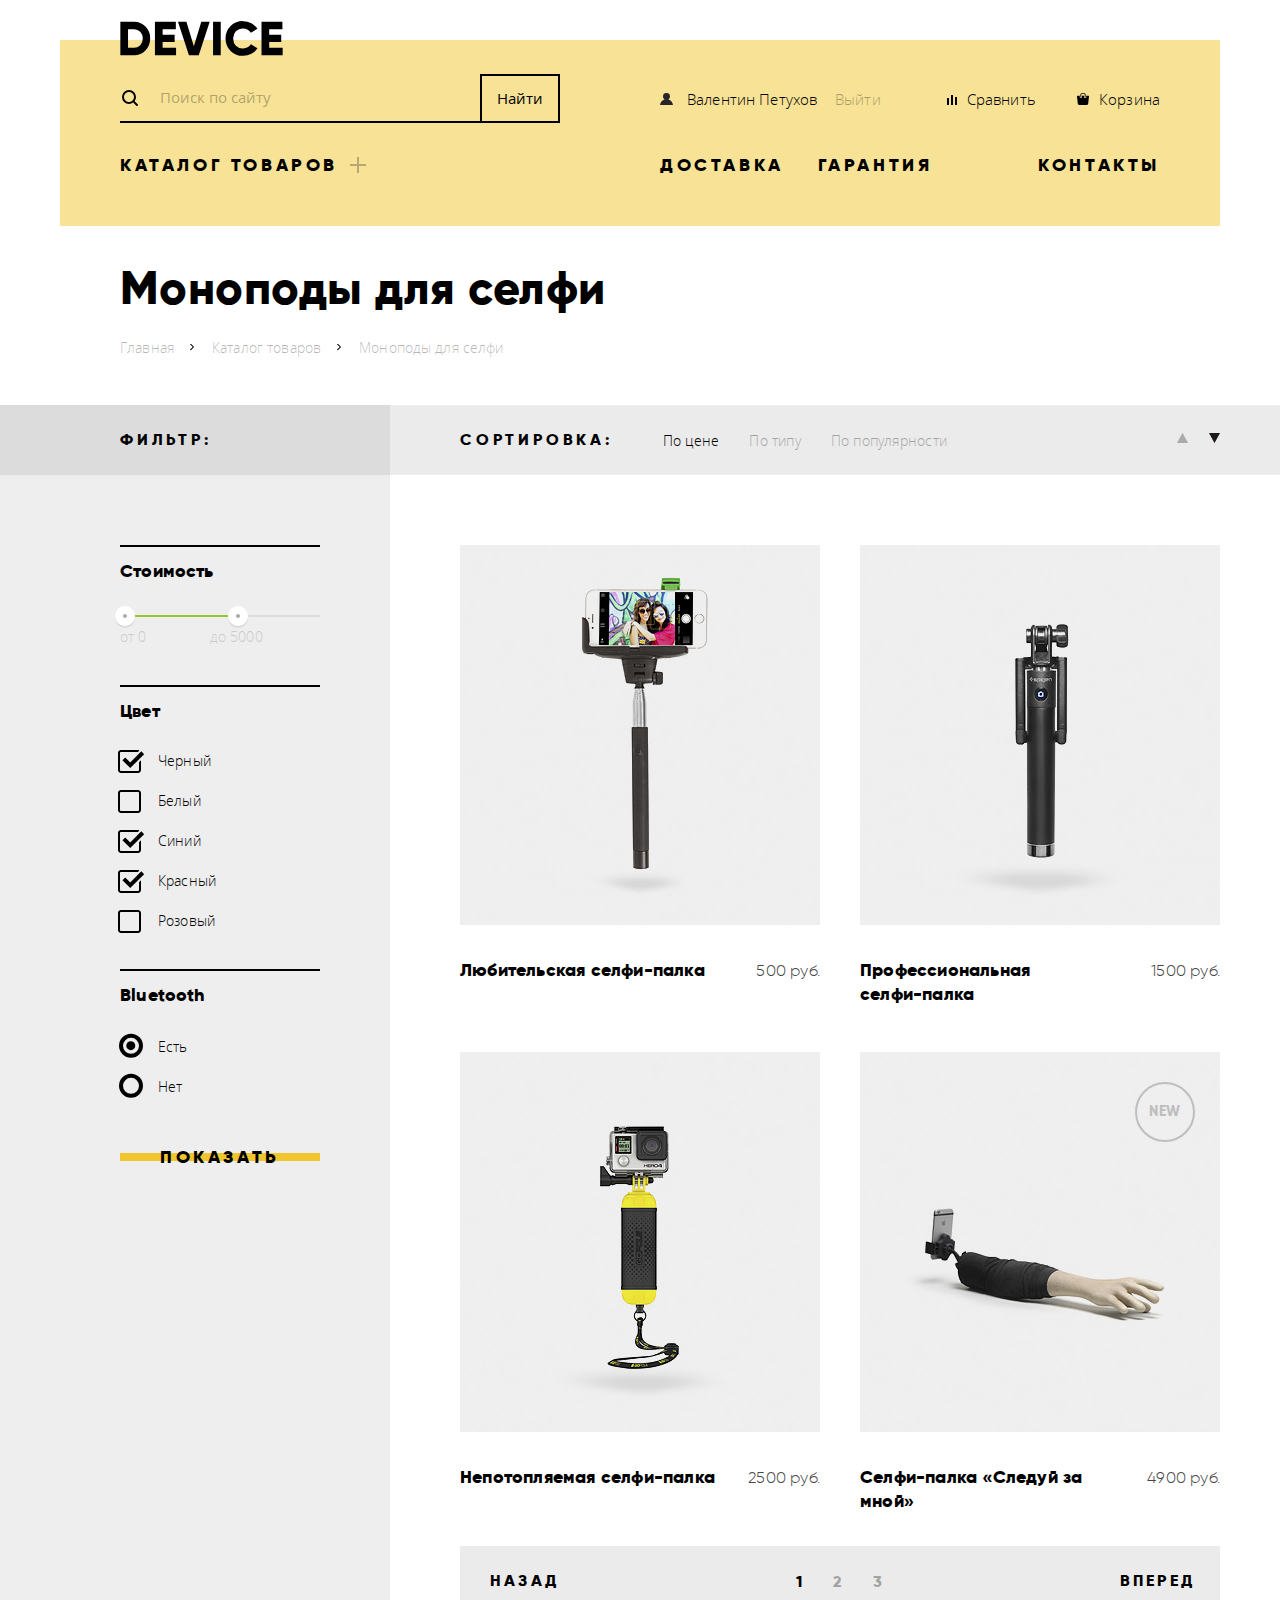
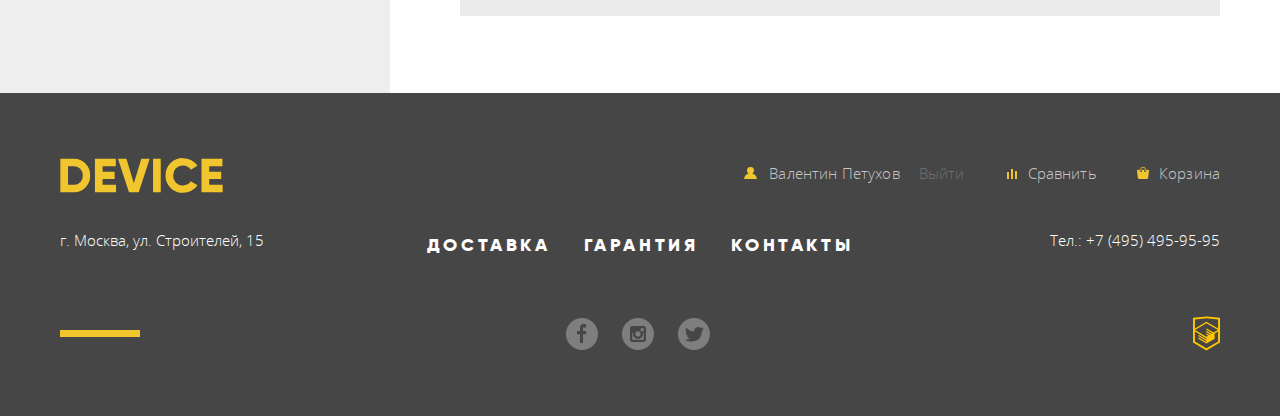
==== commit 87a99432: "Правки первой попытки: переделала раздел каталога  с пустыми спанами, добавила ссылки и адрес для ск" ====
--- a/device-catalog.html
+++ b/device-catalog.html
@@ -145,7 +145,7 @@
               <ul class="catalog-list">
                 <li class="catalog-item">
                   <div class="catalog-item-image">
-                    <div class="item-hover">
+                    <div class="item-hover" tabindex="0">
                       <button class="link">В корзину</button>
                       <button>Добавить к сравнению</button>
                     </div>
@@ -160,7 +160,7 @@
                 </li>
                 <li class="catalog-item">
                   <div class="catalog-item-image">
-                    <div class="item-hover">
+                    <div class="item-hover" tabindex="0">
                       <button class="link">В корзину</button>
                       <button>Добавить к сравнению</button>
                     </div>
@@ -175,7 +175,7 @@
                 </li>
                 <li class="catalog-item">
                   <div class="catalog-item-image">
-                    <div class="item-hover">
+                    <div class="item-hover" tabindex="0">
                       <button class="link">В корзину</button>
                       <button>Добавить к сравнению</button>
                     </div>
@@ -190,7 +190,7 @@
                 </li>
                 <li class="catalog-item new">
                   <div class="catalog-item-image">
-                    <div class="item-hover">
+                    <div class="item-hover" tabindex="0">
                       <button class="link">В корзину</button>
                       <button>Добавить к сравнению</button>
                     </div>
--- a/css/style.css
+++ b/css/style.css
@@ -815,9 +815,10 @@
   display: -webkit-box;
   display: -ms-flexbox;
   display: flex;
+  flex-wrap: wrap;
   margin-bottom: 180px;
   padding: 0;
-flex-wrap: wrap;
+
   list-style: none;
 }
 
@@ -832,7 +833,7 @@
   align-items: center;
   width: 160px;
   height: 160px;
-  margin-bottom: 33px;
+  margin-bottom: 34px;
 
   background-color: rgb(247, 226, 150);
 }
@@ -849,7 +850,7 @@
   width: 160px;
 }
 .catalog-li:not(:nth-of-type(6n)) {
-margin-righT: 40px;
+  margin-righT: 40px;
 }
 /* .catalog-li:not(:last-of-type) {
   margin-right: 40px;
@@ -1128,23 +1129,25 @@
 }
 
 .brands {
-  margin-bottom: 87px;
+  margin-bottom: 85px;
 }
 
 .brands-list {
   display: -webkit-box;
   display: -ms-flexbox;
   display: flex;
+  flex-wrap: wrap;
   -webkit-box-pack: center;
   -ms-flex-pack: center;
   justify-content: center;
-  margin: 0;
-  padding: 0;
+  width: 1160px;
+  margin: 0 auto;
+  padding: 0;
+
   list-style: none;
-  flex-wrap: wrap;
-}
-
-.brandlist-item:not(:last-child) {
+}
+
+.brandlist-item:not(:nth-of-type(4n)) {
   margin-right: 40px;
 }
 
@@ -1346,7 +1349,7 @@
   max-width: 1160px;
   min-height: 323px;
   margin: 0 auto;
-  padding: 62px 0;
+  padding: 65px 0;
 
   font-size: 15px;
   line-height: 30px;
@@ -1469,7 +1472,7 @@
   -webkit-box-align: center;
   -ms-flex-align: center;
   align-items: center;
-  margin-top: 58px;
+  margin-top: 56px;
 }
 
 .site-navigation-wrapper  p {
@@ -1531,7 +1534,9 @@
   align-self: center;
 }
 .footer-social {
+  display: flex;
   flex-wrap: wrap;
+  align-items: center;
   max-width: 440px;
 }
 
@@ -1540,8 +1545,7 @@
   display: -ms-inline-flexbox;
   display: inline-flex;
   margin: 0;
-  margin-right: 23px;
-  margin-bottom: 10px;
+  margin-right: 24px;
   padding: 0;
 }
 
@@ -2547,6 +2551,28 @@
 .item-hover:hover {
   opacity: 1;
 }
+
+.item-hover:focus {
+  opacity: 1;
+  outline-width: 5px;
+  outline-style: auto;
+  outline-color: rgb(77, 144, 254);
+  outline-offset: -2px;
+}
+
+.link:focus ~ .item-hover {
+  opacity: 1;
+}
+
+.item-hover button:focus{
+  outline-width: 5px;
+  outline-style: auto;
+  outline-color: rgb(77, 144, 254);
+  outline-offset: -2px;
+}
+
+/* я не могу понять, как сделать чтоб при фокусе на кнопки в скрытом родителе родитель тоже переставал быть скрытым */
+}
 .item-hover button {
   cursor: pointer;
 }
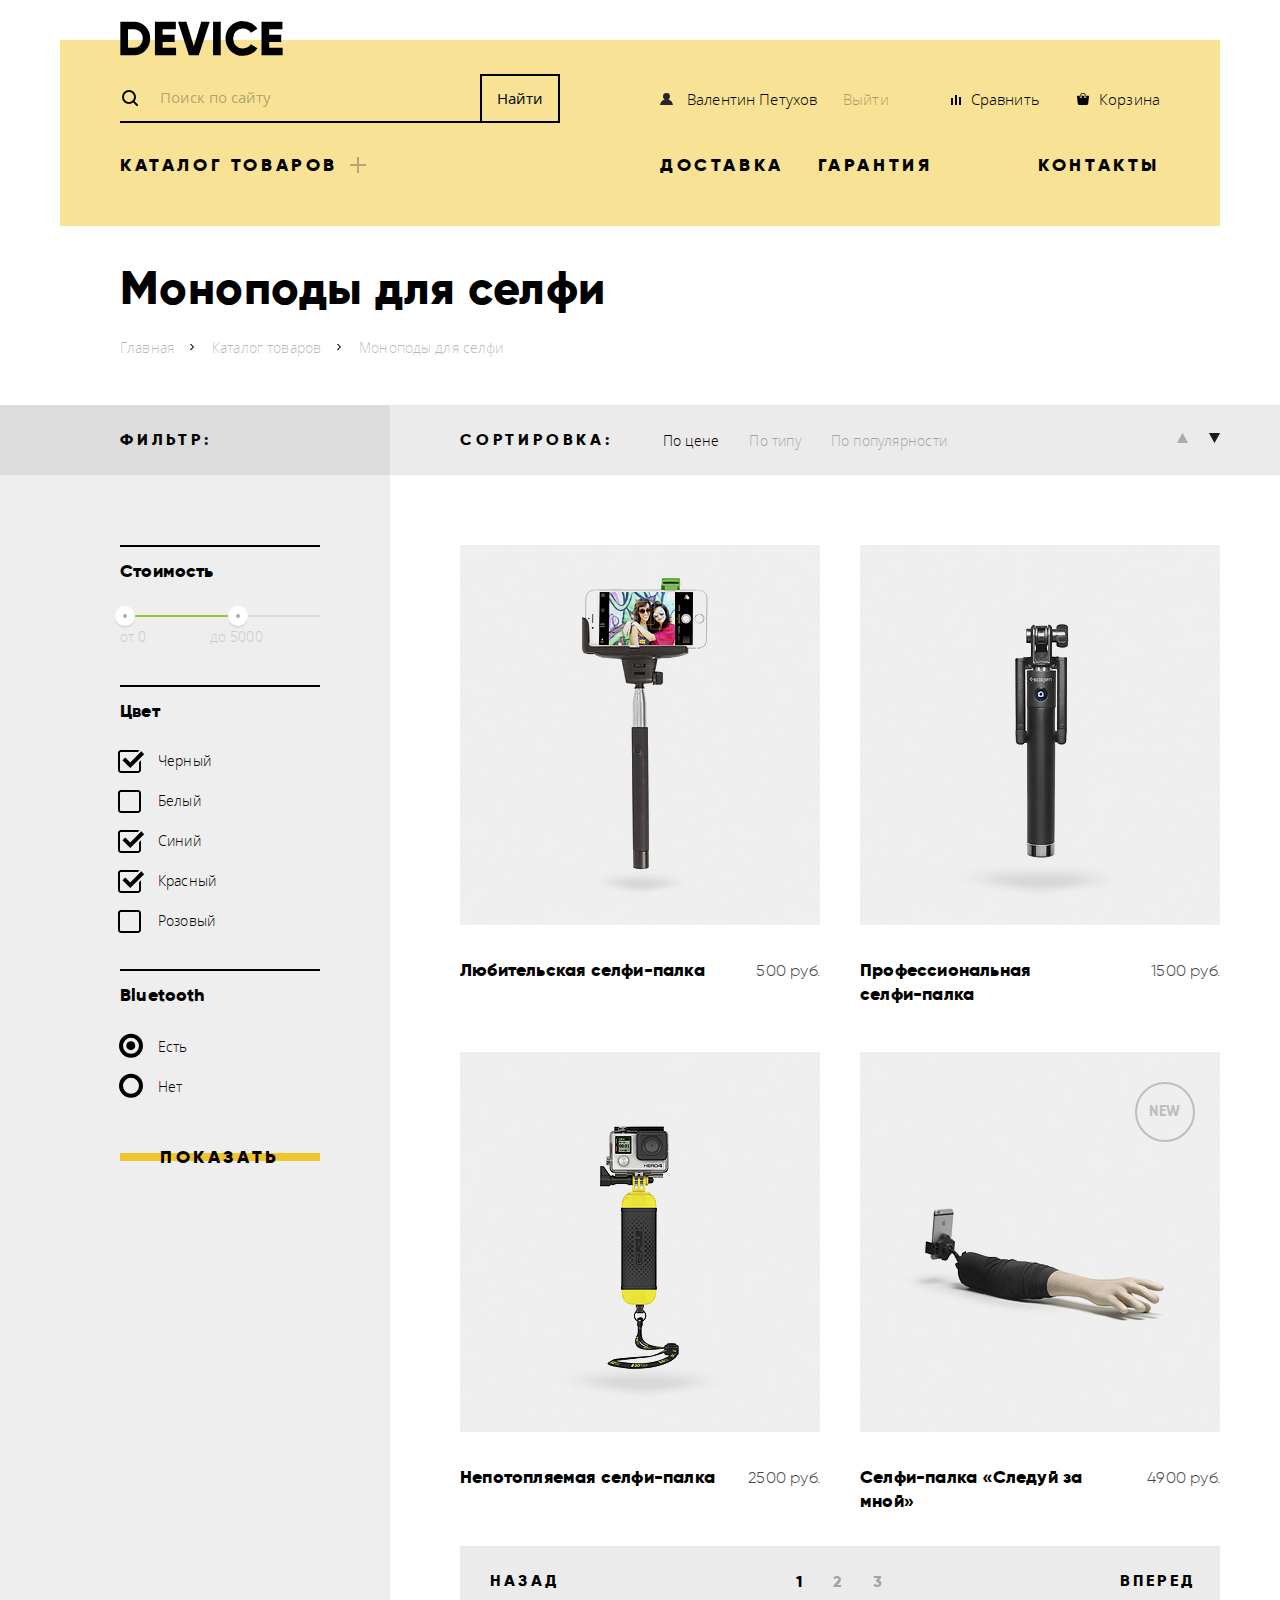
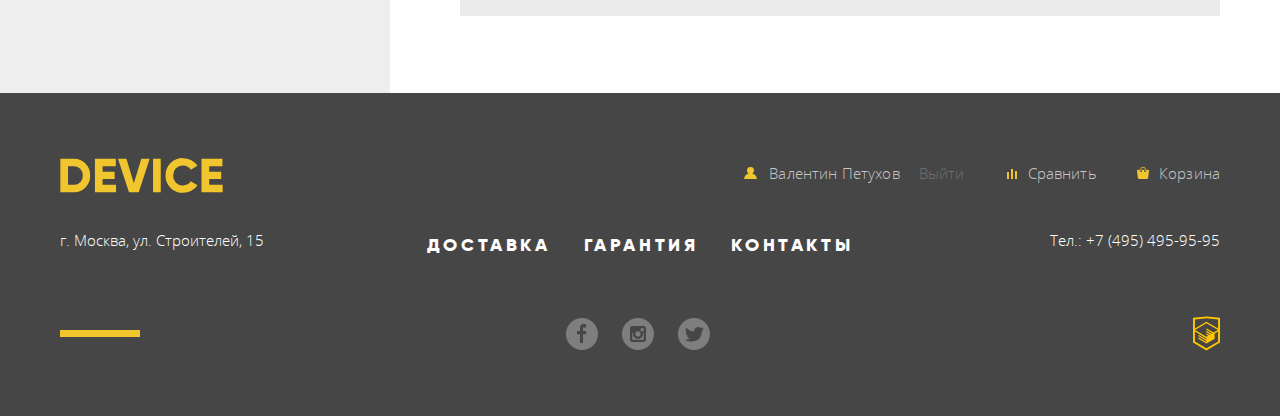
==== commit f4402935: "Все правки первой попытки" ====
--- a/device-catalog.html
+++ b/device-catalog.html
@@ -145,7 +145,7 @@
               <ul class="catalog-list">
                 <li class="catalog-item">
                   <div class="catalog-item-image">
-                    <div class="item-hover" tabindex="0">
+                    <div class="item-hover">
                       <button class="link">В корзину</button>
                       <button>Добавить к сравнению</button>
                     </div>
@@ -160,7 +160,7 @@
                 </li>
                 <li class="catalog-item">
                   <div class="catalog-item-image">
-                    <div class="item-hover" tabindex="0">
+                    <div class="item-hover">
                       <button class="link">В корзину</button>
                       <button>Добавить к сравнению</button>
                     </div>
@@ -175,7 +175,7 @@
                 </li>
                 <li class="catalog-item">
                   <div class="catalog-item-image">
-                    <div class="item-hover" tabindex="0">
+                    <div class="item-hover">
                       <button class="link">В корзину</button>
                       <button>Добавить к сравнению</button>
                     </div>
@@ -190,7 +190,7 @@
                 </li>
                 <li class="catalog-item new">
                   <div class="catalog-item-image">
-                    <div class="item-hover" tabindex="0">
+                    <div class="item-hover">
                       <button class="link">В корзину</button>
                       <button>Добавить к сравнению</button>
                     </div>
--- a/css/style.css
+++ b/css/style.css
@@ -122,8 +122,6 @@
   color: rgba(0, 0, 0, 0.3);
 }
 
-
-
 .header-navigation {
   -webkit-box-sizing: border-box;
           box-sizing: border-box;
@@ -168,8 +166,32 @@
   margin-right: 40px;
 }
 
+.search-navigation input::-webkit-input-placeholder {
+  color: rgba(0, 0, 0, 0.3);
+}
+
+.search-navigation input:-ms-input-placeholder {
+  color: rgba(0, 0, 0, 0.3);
+}
+
+.search-navigation input::-ms-input-placeholder {
+  color: rgba(0, 0, 0, 0.3);
+}
+
 .search-navigation input::placeholder {
   color: rgba(0, 0, 0, 0.3);
+}
+
+.search-navigation:hover input:hover::-webkit-input-placeholder {
+  color: rgba(0, 0, 0, 0.6);
+}
+
+.search-navigation:hover input:hover:-ms-input-placeholder {
+  color: rgba(0, 0, 0, 0.6);
+}
+
+.search-navigation:hover input:hover::-ms-input-placeholder {
+  color: rgba(0, 0, 0, 0.6);
 }
 
 .search-navigation:hover input:hover::placeholder {
@@ -283,7 +305,7 @@
 }
 
 .header-user-navigation li:not(:first-child) {
-  margin-left: 41px;
+  margin-left: 37px;
 }
 
 .header-user-navigation .login-out {
@@ -375,15 +397,15 @@
   width: 50%;
 }
 
-.header-site-navigation div:first-child {
+.site-navigation-column1 {
   margin-right: 40px;
 }
 
-.header-site-navigation div:first-child > a {
+.site-navigation-column1 > a {
   position: relative;
 }
 
-.header-site-navigation div:first-child > a::after {
+.site-navigation-column1 > a::after {
   content: "";
   position: absolute;
   top: 3px;
@@ -614,23 +636,35 @@
 }
 
 .product-slider input#slide-1:checked:focus ~ div label:nth-of-type(1) {
-  outline-width: 5px;
-  outline-style: auto;
-  outline-color: rgb(77, 144, 254);
-  outline-offset: -2px;
+  -webkit-box-shadow: inset 1px 1px 0 0 rgb(77,144,254),
+  inset -1px -1px 0 0 rgb(77,144,254),
+  inset 1px -1px 0 0 rgb(77,144,254),
+  inset -1px 1px 0 0 rgb(77,144,254);
+          box-shadow: inset 1px 1px 0 0 rgb(77,144,254),
+  inset -1px -1px 0 0 rgb(77,144,254),
+  inset 1px -1px 0 0 rgb(77,144,254),
+  inset -1px 1px 0 0 rgb(77,144,254);
 }
 
 .product-slider input#slide-2:checked:focus ~ div label:nth-of-type(2) {
-  outline-width: 5px;
-  outline-style: auto;
-  outline-color: rgb(77, 144, 254);
-  outline-offset: -2px;
+  -webkit-box-shadow: inset 1px 1px 0 0 rgb(77,144,254),
+  inset -1px -1px 0 0 rgb(77,144,254),
+  inset 1px -1px 0 0 rgb(77,144,254),
+  inset -1px 1px 0 0 rgb(77,144,254);
+          box-shadow: inset 1px 1px 0 0 rgb(77,144,254),
+  inset -1px -1px 0 0 rgb(77,144,254),
+  inset 1px -1px 0 0 rgb(77,144,254),
+  inset -1px 1px 0 0 rgb(77,144,254);
 }
 .product-slider input#slide-3:checked:focus ~ div label:nth-of-type(3) {
-  outline-width: 5px;
-  outline-style: auto;
-  outline-color: rgb(77, 144, 254);
-  outline-offset: -2px;
+  -webkit-box-shadow: inset 1px 1px 0 0 rgb(77,144,254),
+  inset -1px -1px 0 0 rgb(77,144,254),
+  inset 1px -1px 0 0 rgb(77,144,254),
+  inset -1px 1px 0 0 rgb(77,144,254);
+          box-shadow: inset 1px 1px 0 0 rgb(77,144,254),
+  inset -1px -1px 0 0 rgb(77,144,254),
+  inset 1px -1px 0 0 rgb(77,144,254),
+  inset -1px 1px 0 0 rgb(77,144,254);
 }
 
 .slider-list {
@@ -711,31 +745,37 @@
 .product-description::after {
   content: " ";
   position: absolute;
-  top: 10px;
-  right: 60px;
+  top: -15px;
+  right: 65px;
   z-index: 1;
 
-  height: 130px;
-
-  background-repeat: no-repeat;
+  height: 131px;
+
+  font-weight: 900;
+  font-size: 179px;
+  line-height: 179px;
+  font-family: "gilroy", "Arial", sans-serif;
+  text-align: right;
+  color: rgb(255, 255, 255);
+  letter-spacing: 1.79px;
 }
 
 .monopod .product-description::after {
+  content: "01";
+
   width: 166px;
-
-  background-image: url("../img/icons/01.svg");
 }
 
 .tracker .product-description::after {
+  content: "02";
+
   width: 198px;
-
-  background-image: url("../img/icons/02.svg");
 }
 
 .copter .product-description::after {
+  content: "03";
+
   width: 200px;
-
-  background-image: url("../img/icons/03.svg");
 }
 
 .slider-item h3 {
@@ -815,7 +855,8 @@
   display: -webkit-box;
   display: -ms-flexbox;
   display: flex;
-  flex-wrap: wrap;
+  -ms-flex-wrap: wrap;
+      flex-wrap: wrap;
   margin-bottom: 180px;
   padding: 0;
 
@@ -827,9 +868,18 @@
 }
 
 .main-catalog span {
-  display: flex;
-  flex-direction: row;
+  display: -webkit-box;
+  display: -ms-flexbox;
+  display: flex;
+  -webkit-box-orient: horizontal;
+  -webkit-box-direction: normal;
+  -ms-flex-direction: row;
+      flex-direction: row;
+  -webkit-box-pack: center;
+  -ms-flex-pack: center;
   justify-content: center;
+  -webkit-box-align: center;
+  -ms-flex-align: center;
   align-items: center;
   width: 160px;
   height: 160px;
@@ -839,6 +889,8 @@
 }
 
 .main-catalog .align-end {
+  -webkit-box-align: end;
+  -ms-flex-align: end;
   align-items: flex-end;
 }
 
@@ -852,55 +904,16 @@
 .catalog-li:not(:nth-of-type(6n)) {
   margin-righT: 40px;
 }
-/* .catalog-li:not(:last-of-type) {
-  margin-right: 40px;
-} */
-/*
-.catalog-li span::before {
-  content: " ";
-
-  display: table;
-  width: 160px;
-  height: 160px;
-
-  background-repeat: no-repeat;
-  background-position: 50% 50%;
-}
-
-.catalog-li:first-of-type span::before {
-  background-image: url("../img/icons/popular-1.svg");
-}
-
-.catalog-li:nth-of-type(2) span::before {
-  background-image: url("../img/icons/popular-2.svg");
-  background-position: 50% 100%;
-}
-
-.catalog-li:nth-of-type(3) span::before {
-  background-image: url("../img/icons/popular-3.svg");
-}
-
-.catalog-li:nth-of-type(4) span::before {
-  background-image: url("../img/icons/popular-4.svg");
-}
-
-.catalog-li:nth-of-type(5) span::before {
-  background-image: url("../img/icons/popular-5.svg");
-}
-
-.catalog-li:nth-of-type(6) span::before {
-  background-image: url("../img/icons/popular-6.svg");
-}
-*/
+
 .catalog-li:active a,
 .catalog-li:active .no-wrap,
 .catalog-li:active img {
   opacity: 0.3;
 }
 
-.catalog-li a:hover span,
-.catalog-li a:focus span,
-.catalog-li a:active span {
+.catalog-li a:hover > span,
+.catalog-li a:focus > span,
+.catalog-li a:active > span {
   background-color: rgb(240, 197, 46);
 }
 
@@ -1051,27 +1064,6 @@
   background-image: url(../img/icons/credit.svg);
 }
 
-.services input#delivery:checked:focus ~ div .link:first-of-type {
-  outline-width: 5px;
-  outline-style: auto;
-  outline-color: rgb(77, 144, 254);
-  outline-offset: -2px;
-}
-
-.services input#warranty:checked:focus ~ div .link:nth-of-type(2) {
-  outline-width: 5px;
-  outline-style: auto;
-  outline-color: rgb(77, 144, 254);
-  outline-offset: -2px;
-}
-
-.services input#credit:checked:focus ~ div .link:nth-of-type(3) {
-  outline-width: 5px;
-  outline-style: auto;
-  outline-color: rgb(77, 144, 254);
-  outline-offset: -2px;
-}
-
 .services input#delivery:checked ~ div .link:first-of-type {
   color: rgb(247, 225, 132);
 }
@@ -1116,6 +1108,27 @@
   background-color: rgb(0, 0, 0);
 }
 
+.services input#delivery:checked:focus ~ div .link:first-of-type::before {
+  -webkit-box-shadow: inset 1px 1px 0 0  rgb(77, 144, 254),
+  inset -1px -1px 0 0  rgb(77, 144, 254);
+          box-shadow: inset 1px 1px 0 0  rgb(77, 144, 254),
+  inset -1px -1px 0 0  rgb(77, 144, 254);
+}
+
+.services input#warranty:checked:focus ~ div .link:nth-of-type(2)::before {
+  -webkit-box-shadow: inset 1px 1px 0 0  rgb(77, 144, 254),
+  inset -1px -1px 0 0  rgb(77, 144, 254);
+          box-shadow: inset 1px 1px 0 0  rgb(77, 144, 254),
+  inset -1px -1px 0 0  rgb(77, 144, 254);
+}
+
+.services input#credit:checked:focus ~ div .link:nth-of-type(3)::before {
+  -webkit-box-shadow: inset 1px 1px 0 0  rgb(77, 144, 254),
+  inset -1px -1px 0 0  rgb(77, 144, 254);
+          box-shadow: inset 1px 1px 0 0  rgb(77, 144, 254),
+  inset -1px -1px 0 0  rgb(77, 144, 254);
+}
+
 .services input#delivery:checked ~ ul li:first-of-type {
   display: block;
 }
@@ -1136,7 +1149,8 @@
   display: -webkit-box;
   display: -ms-flexbox;
   display: flex;
-  flex-wrap: wrap;
+  -ms-flex-wrap: wrap;
+      flex-wrap: wrap;
   -webkit-box-pack: center;
   -ms-flex-pack: center;
   justify-content: center;
@@ -1363,7 +1377,10 @@
   display: -webkit-box;
   display: -ms-flexbox;
   display: flex;
-  flex-direction: row;
+  -webkit-box-orient: horizontal;
+  -webkit-box-direction: normal;
+  -ms-flex-direction: row;
+      flex-direction: row;
   margin: 0;
   padding: 0;
 
@@ -1397,6 +1414,8 @@
 .footer-user-navigation ul {
   -ms-flex-wrap: wrap;
       flex-wrap: wrap;
+  -webkit-box-pack: end;
+  -ms-flex-pack: end;
   justify-content: flex-end;
 }
 
@@ -1534,8 +1553,13 @@
   align-self: center;
 }
 .footer-social {
-  display: flex;
-  flex-wrap: wrap;
+  display: -webkit-box;
+  display: -ms-flexbox;
+  display: flex;
+  -ms-flex-wrap: wrap;
+      flex-wrap: wrap;
+  -webkit-box-align: center;
+  -ms-flex-align: center;
   align-items: center;
   max-width: 440px;
 }
@@ -1912,7 +1936,8 @@
   display: -webkit-box;
   display: -ms-flexbox;
   display: flex;
-  flex-wrap: wrap;
+  -ms-flex-wrap: wrap;
+      flex-wrap: wrap;
   margin: 0;
   margin-bottom: 43px;
   padding: 0;
@@ -2191,7 +2216,9 @@
 
   border: 4px solid rgb(0, 0, 0);
   border-radius: 50%;
-  transform: translateY(-55%);
+  -webkit-transform: translateY(-55%);
+      -ms-transform: translateY(-55%);
+          transform: translateY(-55%);
 }
 
 .filter-item input[type="radio"]:checked + label::after {
@@ -2206,7 +2233,9 @@
 
   background-color: rgb(0, 0, 0);
   border-radius: 50%;
-  transform: translate(70%, -65%);
+  -webkit-transform: translate(70%, -65%);
+      -ms-transform: translate(70%, -65%);
+          transform: translate(70%, -65%);
 }
 
 .filter-item input[type="radio"]:checked + label:active::after {
@@ -2225,7 +2254,9 @@
 
   background-color: rgb(0, 0, 0);
   border-radius: 50%;
-  transform: translate(70%, -65%);
+  -webkit-transform: translate(70%, -65%);
+      -ms-transform: translate(70%, -65%);
+          transform: translate(70%, -65%);
 }
 
 .filter-item input:disabled + label,
@@ -2318,7 +2349,8 @@
 }
 
 .sortings .sort-order {
-  flex-wrap: nowrap;
+  -ms-flex-wrap: nowrap;
+      flex-wrap: nowrap;
   min-width: 45px;
   margin-left: auto;
 }
@@ -2369,15 +2401,6 @@
 .sort-type a:visited {
   opacity: 1;
 }
-/*
-.inner-page ul {
-  margin: 0;
-  padding: 0;
-
-  list-style: none;
-
-  border: none;
-} */
 
 .inner-catalog {
   -webkit-box-sizing: border-box;
@@ -2552,32 +2575,23 @@
   opacity: 1;
 }
 
-.item-hover:focus {
+.item-hover:focus-within {
   opacity: 1;
-  outline-width: 5px;
-  outline-style: auto;
-  outline-color: rgb(77, 144, 254);
-  outline-offset: -2px;
-}
-
-.link:focus ~ .item-hover {
-  opacity: 1;
-}
-
-.item-hover button:focus{
-  outline-width: 5px;
-  outline-style: auto;
-  outline-color: rgb(77, 144, 254);
-  outline-offset: -2px;
-}
-
-/* я не могу понять, как сделать чтоб при фокусе на кнопки в скрытом родителе родитель тоже переставал быть скрытым */
-}
+}
+
+.item-hover button:focus {
+  -webkit-box-shadow: inset 1px 1px 0 0  rgb(77, 144, 254),
+  inset -1px -1px 0 0  rgb(77, 144, 254);
+          box-shadow: inset 1px 1px 0 0  rgb(77, 144, 254),
+  inset -1px -1px 0 0  rgb(77, 144, 254);
+}
+
 .item-hover button {
   cursor: pointer;
 }
 
 .item-hover button:last-child {
+  line-height: 1.3;
   color: rgba(0, 0, 0, 0.5);
 }
 
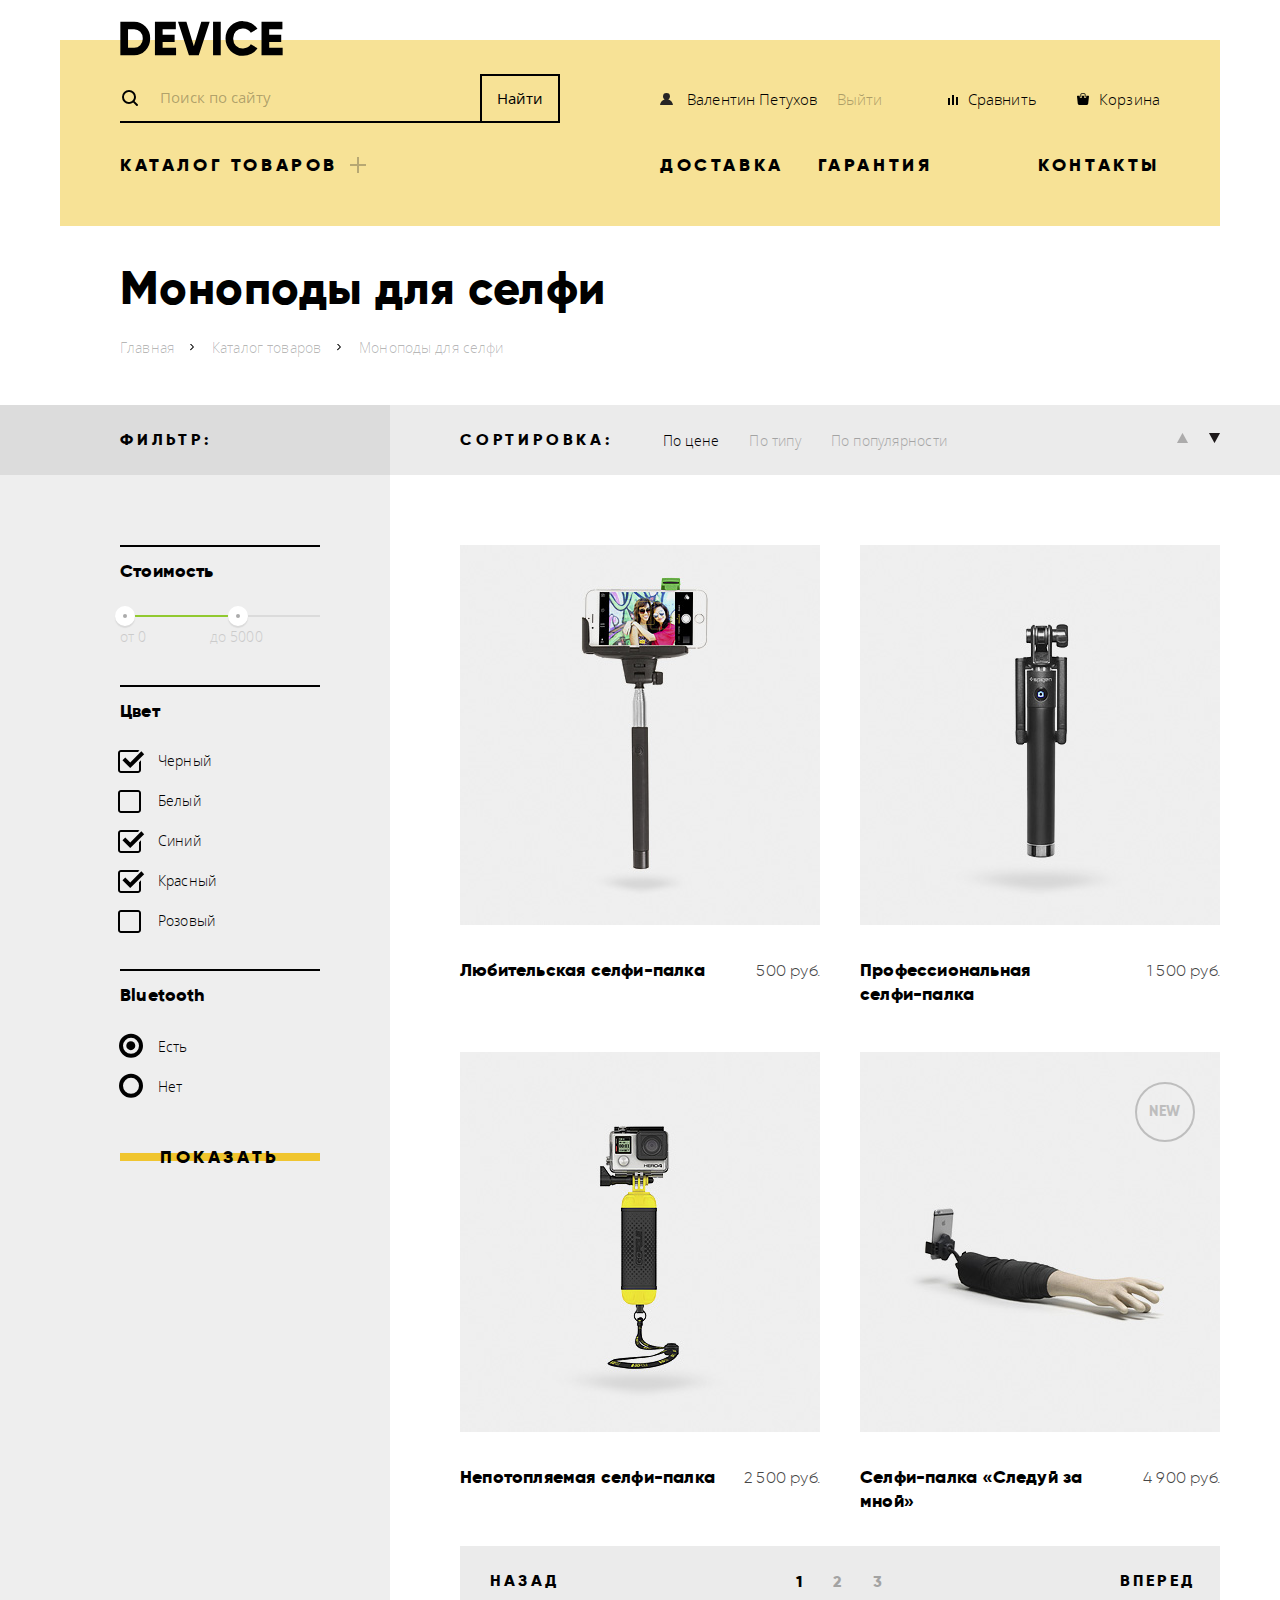
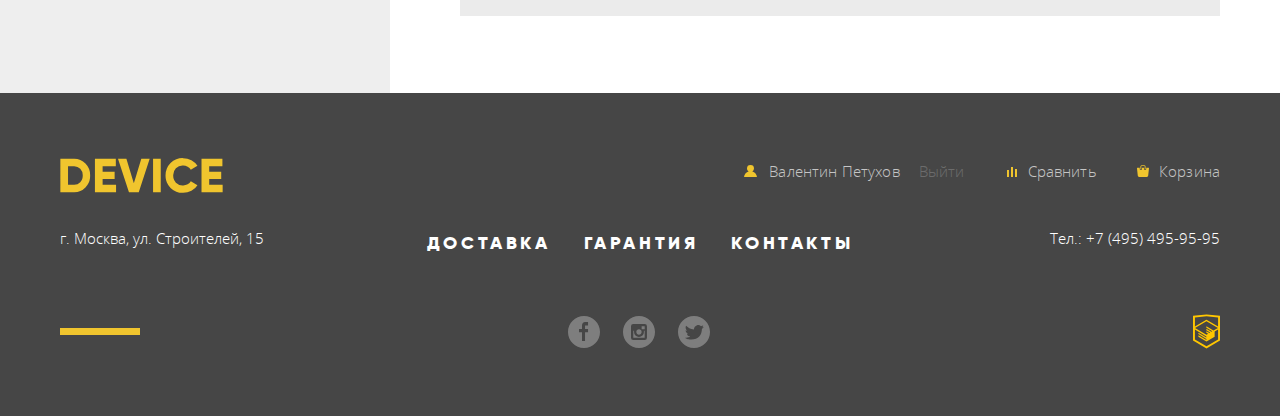
==== commit e2340759: "Готово ко второй попытке" ====
--- a/device-catalog.html
+++ b/device-catalog.html
@@ -4,7 +4,7 @@
     <meta charset="utf-8">
     <title>HTML Academy: Девайс</title>
     <link href="css/normalize.css" rel="stylesheet">
-    <link href="css/style.css" rel="stylesheet">
+    <link href="css/min.style.css" rel="stylesheet">
   </head>
   <body class="inner-page">
     <header class="main-header">
@@ -18,8 +18,10 @@
             <button>Найти</button>
           </form>
           <ul class="header-user-navigation">
-            <li><a class="login-link" href="petuhov.html">Валентин Петухов</a></li>
-            <li><a class="login-out" href="logout.html">Выйти</a></li>
+            <li>
+              <a class="login-link" href="petuhov.html">Валентин Петухов</a>
+              <a class="login-out" href="logout.html">Выйти</a>
+            </li>
             <li><a class="compare" href="compare.html">Сравнить</a></li>
             <li><a class="cart" href="cart.html">Корзина</a></li>
           </ul>
@@ -170,7 +172,7 @@
                     <h3>
                       <a href="catalog-item-1.html">Профессиональная <span class="no-wrap">селфи-палка</span></a>
                     </h3>
-                    <b class="catalog-item-price">1500 руб.</b>
+                    <b class="catalog-item-price">1 500 руб.</b>
                   </div>
                 </li>
                 <li class="catalog-item">
@@ -185,7 +187,7 @@
                     <h3>
                       <a href="catalog-item-2.html">Непотопляемая селфи-палка</a>
                     </h3>
-                    <b class="catalog-item-price">2500 руб.</b>
+                    <b class="catalog-item-price">2 500 руб.</b>
                   </div>
                 </li>
                 <li class="catalog-item new">
@@ -200,7 +202,7 @@
                     <h3>
                       <a href="catalog-item-3.html">Селфи-палка «Следуй за мной»</a>
                     </h3>
-                    <b class="catalog-item-price">4900 руб.</b>
+                    <b class="catalog-item-price">4 900 руб.</b>
                   </div>
                 </li>
               </ul>
--- a/css/min.style.css
+++ b/css/min.style.css
@@ -0,0 +1 @@
+@-webkit-keyframes bounce{0%{-webkit-transform:translate(-50%,-700%);transform:translate(-50%,-700%)}50%{-webkit-transform:translate(-50%,-20%);transform:translate(-50%,-20%)}80%{-webkit-transform:translate(-50%,-60%);transform:translate(-50%,-60%)}to{-webkit-transform:translate(-50%,-50%);transform:translate(-50%,-50%)}}@keyframes bounce{0%{-webkit-transform:translate(-50%,-700%);transform:translate(-50%,-700%)}50%{-webkit-transform:translate(-50%,-20%);transform:translate(-50%,-20%)}80%{-webkit-transform:translate(-50%,-60%);transform:translate(-50%,-60%)}to{-webkit-transform:translate(-50%,-50%);transform:translate(-50%,-50%)}}@-webkit-keyframes shake{0%,to{-webkit-transform:translate(-50%,-50%);transform:translate(-50%,-50%)}10%,30%,50%,70%,90%{-webkit-transform:translate(-53%,-50%);transform:translate(-53%,-50%)}20%,40%,60%,80%{-webkit-transform:translate(-48%,-50%);transform:translate(-48%,-50%)}}@keyframes shake{0%,to{-webkit-transform:translate(-50%,-50%);transform:translate(-50%,-50%)}10%,30%,50%,70%,90%{-webkit-transform:translate(-53%,-50%);transform:translate(-53%,-50%)}20%,40%,60%,80%{-webkit-transform:translate(-48%,-50%);transform:translate(-48%,-50%)}}@font-face{font-style:normal;font-weight:300;font-family:"gilroy";src:local("gilroylight"),url(../fonts/gilroylight.woff2) format("woff2"),url(../fonts/gilroylight.woff) format("woff")}@font-face{font-style:normal;font-weight:900;font-family:"gilroy";src:local("gilroyextrabold"),url(../fonts/gilroyextrabold.woff2) format("woff2"),url(../fonts/gilroyextrabold.woff) format("woff")}@font-face{font-style:normal;font-weight:100;font-family:"open_sans";src:local("open_sanslight"),url(../fonts/opensanslight.woff2) format("woff2"),url(../fonts/opensanslight.woff2) format("woff")}@font-face{font-style:normal;font-weight:300;font-family:"open_sans";src:local("open_sans"),url(../fonts/opensans.woff2) format("woff2"),url(../fonts/opensans.woff) format("woff")}body{margin:0;padding:0;font-weight:100;font-size:15px;line-height:30px;font-family:"open_sans","Arial",sans-serif;color:rgba(0,0,0,.3);letter-spacing:.01em}a{text-decoration:none}.visually-hidden{position:absolute;width:1px;height:1px;margin:-1px;padding:0;overflow:hidden;border:0;clip:rect(0,0,0,0)}.link,.link::before{vertical-align:middle}.link{display:inline-block;padding:10px 0;font-weight:900;font-size:18px;line-height:24px;font-family:"gilroy","Arial",sans-serif;text-align:center;color:#000;text-transform:uppercase;letter-spacing:.2em;cursor:pointer;position:relative;z-index:0;width:44%}.link::before{content:" ";position:absolute;top:50%;left:0;z-index:-1;width:100%;height:18.286%;background-color:#f0c52e;-webkit-transform:translateY(-50%);-ms-transform:translateY(-50%);transform:translateY(-50%);-webkit-transition:height .3s;-o-transition:height .3s;transition:height .3s}.link:active::before,.link:focus::before,.link:hover::before{height:100%}.header-navigation,.link:active{color:rgba(0,0,0,.3)}.header-navigation{-webkit-box-sizing:border-box;box-sizing:border-box;width:1160px;min-height:300px;margin:40px auto 0;padding:1px 60px 0;font-size:15px;line-height:30px;letter-spacing:.01em;background-color:#f7e296}.header-logo{display:block;width:163px;height:35px;margin-top:-20px;margin-bottom:18px}.header-logo:focus,.header-logo:hover,.header-site-navigation a:focus,.header-site-navigation a:hover,.header-user-navigation a:focus,.header-user-navigation a:focus::before,.header-user-navigation a:hover,.header-user-navigation a:hover::before{opacity:.6}.header-logo:active{opacity:.3}.search-navigation{position:relative;display:-webkit-box;display:-ms-flexbox;display:flex;width:50%;margin-right:40px}.search-navigation input::-webkit-input-placeholder{color:rgba(0,0,0,.3)}.search-navigation input:-ms-input-placeholder,.search-navigation input::-ms-input-placeholder{color:rgba(0,0,0,.3)}.search-navigation input::placeholder{color:rgba(0,0,0,.3)}.search-navigation:hover input:hover::-webkit-input-placeholder{color:rgba(0,0,0,.6)}.search-navigation:hover input:hover:-ms-input-placeholder,.search-navigation:hover input:hover::-ms-input-placeholder{color:rgba(0,0,0,.6)}.search-navigation:hover input:hover::placeholder{color:rgba(0,0,0,.6)}.search-navigation input[type=search]{width:360px;padding-left:40px;color:rgba(0,0,0,.3);background:0 0;border:0;border-bottom:2px solid transparent}.search-navigation input[type=search]:hover{color:rgba(0,0,0,.6);outline:0}.search-navigation input[type=search]:focus{color:#000;border-bottom:2px solid #000;outline:0}.search-navigation::before{content:" ";position:absolute;top:16px;left:2px;width:16px;height:16px;background-image:url(../img/icons/search.svg);background-repeat:no-repeat}.search-navigation button{-webkit-box-sizing:border-box;box-sizing:border-box;width:80px;min-height:49px;word-wrap:break-word;background-color:transparent;border:2px solid #000;opacity:0;pointer-events:none}.search-navigation button:focus,.search-navigation input:focus+button{opacity:1;pointer-events:auto}.search-navigation button:hover{color:#fff;background-color:#000}.search-navigation button:active{color:rgba(255,255,255,.3);background-color:#000}.first-line-wrapper{display:-webkit-box;display:-ms-flexbox;display:flex;-webkit-box-pack:justify;-ms-flex-pack:justify;justify-content:space-between;-webkit-box-align:center;-ms-flex-align:center;align-items:center;margin-bottom:27px}.header-user-navigation{-ms-flex-wrap:wrap;flex-wrap:wrap;width:50%}.header-site-navigation,.header-user-navigation{display:-webkit-box;display:-ms-flexbox;display:flex;margin:0;padding:0;list-style:none}.footer-user-navigation li:not(:first-child):not(.login-out),.header-user-navigation li:not(:first-child){margin-left:40px}.header-user-navigation .login-out{position:relative;opacity:.3}.header-user-navigation .login-out:focus,.header-user-navigation .login-out:hover{opacity:1}.header-site-navigation a:active,.header-user-navigation .login-out:active,.header-user-navigation a:active,.header-user-navigation a:active::before{opacity:.3}.header-user-navigation li:first-child{margin-right:auto}.header-user-navigation .login-link::before{content:" ";display:-webkit-inline-box;display:-ms-inline-flexbox;display:inline-flex;width:13px;height:12px;margin-right:14px;background:url(../img/icons/user.svg) no-repeat}.header-user-navigation .cart::before,.header-user-navigation .compare::before{content:" ";display:-webkit-inline-box;display:-ms-inline-flexbox;display:inline-flex;margin-right:10px}.header-user-navigation .compare::before{background:url(../img/icons/compare.svg) no-repeat;width:10px;height:10px}.header-user-navigation .cart::before{width:12px;height:12px;background:url(../img/icons/cart.svg) no-repeat}.header-site-navigation a,.header-user-navigation a{color:#000}.header-site-navigation{-webkit-box-pack:start;-ms-flex-pack:start;justify-content:flex-start}.header-site-navigation>div{width:50%}.site-navigation-column1{margin-right:40px}.header-site-navigation .site-navigation-column1,.site-navigation-column1>a{position:relative}.site-navigation-column1>a::after{content:"";position:absolute;top:3px;right:-28px;display:table;width:16px;height:16px;background-image:url(../img/icons/plus.svg);background-size:cover;opacity:.3}.header-services{display:-webkit-box;display:-ms-flexbox;display:flex;-ms-flex-wrap:wrap;flex-wrap:wrap;-webkit-box-pack:justify;-ms-flex-pack:justify;justify-content:space-between;margin:0;padding:0;list-style:none}.header-services li:nth-child(2){margin-right:72px}.header-site-navigation a{font-weight:900;font-size:18px;line-height:24px;font-family:"gilroy","Arial",sans-serif;text-transform:uppercase;letter-spacing:.2em}.hidden{visibility:hidden}.site-navigation-column1:hover .hidden{visibility:visible}.header-catalog{position:absolute;bottom:-161px;left:-60px;z-index:3;display:-webkit-box;display:-ms-flexbox;display:flex;-webkit-box-orient:vertical;-webkit-box-direction:normal;-ms-flex-direction:column;flex-direction:column;-ms-flex-wrap:wrap;flex-wrap:wrap;-webkit-box-pack:start;-ms-flex-pack:start;justify-content:flex-start;-ms-flex-line-pack:start;align-content:flex-start;-webkit-box-sizing:border-box;box-sizing:border-box;width:1160px;height:160px;margin:0;padding-top:20px;padding-left:60px;list-style:none;background-color:#f7e296}.header-catalog li{margin:0 60px 2px 0;padding:0}.wrap-line{opacity:0;pointer-events:none}.header-catalog a{display:block;margin:0;padding:0;font-weight:100;font-size:15px;line-height:36px;font-family:"open_sans","Arial",sans-serif;text-transform:none;letter-spacing:.01em}.main-section{margin-top:-112px}.container{-webkit-box-sizing:border-box;box-sizing:border-box;width:1160px;margin:0 auto;color:#464646}.product-slider{position:relative;min-height:486px;margin:0 0 105px;padding:0}.product-slider input[type=radio],.services input{position:absolute;width:1px;height:1px;overflow:hidden;clip:rect(0,0,0,0)}.product-slider::before{content:" ";position:absolute;top:38px;left:600px;z-index:1;width:100px;height:7px;background-color:#fff;background-image:url(../img/icons/rect1.svg)}.slider-navigation{position:absolute;right:82px;bottom:145px;z-index:3;display:-webkit-box;display:-ms-flexbox;display:flex;-webkit-box-pack:justify;-ms-flex-pack:justify;justify-content:space-between;-webkit-box-align:center;-ms-flex-align:center;align-items:center;width:78px;font-size:0}.radio-control{width:10px;height:10px;border:1px solid #000;border-radius:50%}.product-slider input#slide-1:checked~div label[for=slide-1]::before,.product-slider input#slide-2:checked~div label[for=slide-2]::before,.product-slider input#slide-3:checked~div label[for=slide-3]::before{content:"";position:relative;top:30%;left:30%;display:block;width:20%;height:20%;border:1px solid #000;border-radius:50%}.product-slider input#slide-1:checked:focus~div label:nth-of-type(1),.product-slider input#slide-2:checked:focus~div label:nth-of-type(2),.product-slider input#slide-3:checked:focus~div label:nth-of-type(3){-webkit-box-shadow:inset 1px 1px 0 0 #4d90fe ,inset -1px -1px 0 0 #4d90fe ,inset 1px -1px 0 0 #4d90fe ,inset -1px 1px 0 0 #4d90fe;box-shadow:inset 1px 1px 0 0 #4d90fe ,inset -1px -1px 0 0 #4d90fe ,inset 1px -1px 0 0 #4d90fe ,inset -1px 1px 0 0 #4d90fe}.slider-list{margin:-30px 0 0;padding:0;list-style:none}.slider-item{display:none;-webkit-box-orient:horizontal;-webkit-box-direction:normal;-ms-flex-direction:row;flex-direction:row;-webkit-box-pack:justify;-ms-flex-pack:justify;justify-content:space-between}.tracker img{margin-left:16px}.copter img{margin-top:-20px;margin-left:25px}.product-slider input#slide-1:checked~ul .monopod,.product-slider input#slide-2:checked~ul .tracker,.product-slider input#slide-3:checked~ul .copter{display:-webkit-box;display:-ms-flexbox;display:flex}.slider-item>span{-webkit-box-pack:center;-ms-flex-pack:center;justify-content:center;-webkit-box-align:center;-ms-flex-align:center;align-items:center;min-width:560px}.product-description{position:relative;display:-webkit-box;display:-ms-flexbox;display:flex;-webkit-box-orient:vertical;-webkit-box-direction:normal;-ms-flex-direction:column;flex-direction:column;-webkit-box-align:start;-ms-flex-align:start;align-items:flex-start;width:560px;min-height:486px}.product-description::after{content:" ";position:absolute;top:-15px;right:65px;z-index:1;height:131px;font-weight:900;font-size:179px;line-height:179px;font-family:"gilroy","Arial",sans-serif;text-align:right;color:#fff;letter-spacing:1.79px}.monopod .product-description::after{content:"01";width:166px}.tracker .product-description::after{content:"02";width:198px}.copter .product-description::after{content:"03";width:200px}.slider-item h3{z-index:2;width:550px;min-height:110px;margin-top:80px;margin-bottom:20px;font-weight:900;font-size:47px;line-height:56px;letter-spacing:.014em;word-wrap:break-word}.slider-item p{width:500px;margin:0 0 40px;word-wrap:break-word}.product-description .link{width:220px;margin-bottom:45px}.product-features{display:table;margin:0;padding:0;vertical-align:middle;text-align:left;border:0}.product-features td{margin:0;padding:5px 0 0;font-weight:100;font-size:13px;line-height:20px;font-family:"open_sans","Arial",sans-serif;color:#464646}.main-catalog,.modal label,.product-features th,.slider-item h3{font-family:"gilroy","Arial",sans-serif;color:#000}.product-features th{margin:0;padding:0 75px 0 0;font-weight:300;font-size:36px;line-height:48px}.main-catalog,.modal label{font-weight:900;font-size:18px;line-height:24px}.main-catalog span,.main-catalog ul,.slider-item>span{display:-webkit-box;display:-ms-flexbox;display:flex}.main-catalog ul{-ms-flex-wrap:wrap;flex-wrap:wrap;padding:0;list-style:none;margin-bottom:180px}.main-catalog a{color:#000}.main-catalog span{-webkit-box-orient:horizontal;-webkit-box-direction:normal;-ms-flex-direction:row;flex-direction:row;-webkit-box-pack:center;-ms-flex-pack:center;justify-content:center;-webkit-box-align:center;-ms-flex-align:center;align-items:center;width:160px;height:160px;margin-bottom:34px;background-color:#f7e296}.main-catalog .align-end{-webkit-box-align:end;-ms-flex-align:end;align-items:flex-end}.main-catalog .no-wrap{display:block}.catalog-li{width:160px}.catalog-li:not(:nth-of-type(6n)){margin-righT:40px}.catalog-li:active .no-wrap,.catalog-li:active a,.catalog-li:active img{opacity:.3}.catalog-li a:active>span,.catalog-li a:focus>span,.catalog-li a:hover>span{background-color:#f0c52e}.services{min-height:288px;margin:0 0 93px;padding:1px 0 0;background-color:#e5e5e5}.service-navigation,.services .container{display:-webkit-box;display:-ms-flexbox;display:flex;-webkit-box-orient:horizontal;-webkit-box-direction:normal;-ms-flex-direction:row;flex-direction:row;width:1160px;margin:-100px auto 0;padding:0}.service-navigation{-webkit-box-orient:vertical;-ms-flex-direction:column;flex-direction:column;-webkit-box-sizing:border-box;box-sizing:border-box;width:284px;min-height:319px;margin:0 0 70px;padding:80px 0 0;border-right:7px solid #000}.service-navigation .link{padding:8px 0}.service-button{display:block;width:160px;text-align:center;background-color:transparent;border:0}.service-button:not(:last-of-type){margin-bottom:25px}.service-description{-webkit-box-sizing:border-box;box-sizing:border-box;width:876px;min-height:319px;margin:0;padding:0 0 80px 115px;list-style:none;background-color:inherit}.service-item{display:none;min-width:700px}.service-item h3{position:relative;margin:73px 0 33px;padding:0;font-weight:900;font-size:47px;line-height:48px;font-family:"gilroy","Arial",sans-serif;color:#000;letter-spacing:.04em}.service-item p{width:440px;margin:0;padding:0;letter-spacing:.02em}.service-description h3::after{content:" ";position:absolute;right:65px;bottom:-128px;z-index:1;display:table}.service-item:nth-of-type(1) h3::after{width:136px;height:164px;background-image:url(../img/icons/delivery.svg)}.service-item:nth-of-type(2) h3::after{width:170px;height:194px;background-image:url(../img/icons/warranty.svg)}.service-item:nth-of-type(3) h3::after{width:155px;height:185px;background-image:url(../img/icons/credit.svg)}.services input#delivery:checked~div .link:first-of-type{color:#f7e184}.services input#delivery:checked~div .link:first-of-type::before{width:277px;height:100%;background-color:#000}.services input#credit:checked~div .link:nth-of-type(3),.services input#warranty:checked~div .link:nth-of-type(2){color:#f7e184}.services input#credit:checked~div .link:nth-of-type(3)::before,.services input#warranty:checked~div .link:nth-of-type(2)::before{width:277px;height:100%;background-color:#000}.service-button:active{color:#f7e184}.service-button:active::before{width:277px;height:100%;background-color:#000}.services input#delivery:checked:focus~div .link:first-of-type::before{-webkit-box-shadow:inset 1px 1px 0 0 #4d90fe ,inset -1px -1px 0 0 #4d90fe;box-shadow:inset 1px 1px 0 0 #4d90fe ,inset -1px -1px 0 0 #4d90fe}.services input#credit:checked:focus~div .link:nth-of-type(3)::before,.services input#warranty:checked:focus~div .link:nth-of-type(2)::before{-webkit-box-shadow:inset 1px 1px 0 0 #4d90fe ,inset -1px -1px 0 0 #4d90fe;box-shadow:inset 1px 1px 0 0 #4d90fe ,inset -1px -1px 0 0 #4d90fe}.services input#delivery:checked~ul li:first-of-type{display:block}.services input#credit:checked~ul li:nth-of-type(3),.services input#warranty:checked~ul li:nth-of-type(2){display:block}.brands{margin-bottom:85px}.brands-list{display:-webkit-box;display:-ms-flexbox;display:flex;-ms-flex-wrap:wrap;flex-wrap:wrap;-webkit-box-pack:center;-ms-flex-pack:center;justify-content:center;width:1160px;margin:0 auto;padding:0;list-style:none}.brandlist-item:not(:nth-of-type(4n)){margin-right:40px}.brandlist-item{position:relative}.dji:hover::after,.gopro:hover::after,.spgadgets:hover::after,.vive:hover::after{content:"";position:absolute;top:0;left:0;display:table;width:260px;height:100px;background-image:url(../img/content/logo-1-hover.png)}.gopro:hover::after,.spgadgets:hover::after,.vive:hover::after{background-image:url(../img/content/logo-2-hover.png)}.gopro:hover::after,.vive:hover::after{background-image:url(../img/content/logo-3-hover.png)}.vive:hover::after{background-image:url(../img/content/logo-4-hover.png)}.contacts,.info,.info-contacts{display:-webkit-box;display:-ms-flexbox;display:flex}.info-contacts{-webkit-box-pack:start;-ms-flex-pack:start;justify-content:flex-start;margin-bottom:105px}.info-contacts .link{position:absolute;bottom:-25px;width:260px;background-color:transparent;border:0;cursor:pointer}.contacts,.info{position:relative;-webkit-box-orient:vertical;-webkit-box-direction:normal;-ms-flex-direction:column;flex-direction:column;-webkit-box-align:start;-ms-flex-align:start;align-items:flex-start;min-height:550px;letter-spacing:0}.info{width:600px}.contacts{width:560px}.contacts h3,.couriers a,.info h3{font-weight:900;font-family:"gilroy","Arial",sans-serif;color:#000}.contacts h3,.info h3{position:relative;margin-top:50px;margin-bottom:28px;letter-spacing:0;font-size:47px;line-height:48px}.contacts h3::before,.info h3::before{content:"";position:absolute;top:-52px;left:0;display:table;width:80px;height:7px;background-color:#000}.info p{max-width:475px}.contacts p{max-width:560px}.couriers{margin:53px 0 0 20px;padding:0;list-style:circle}.couriers a{margin-left:15px;font-size:16px;line-height:40px}.info-contacts .thumb{margin-top:25px}.contacts .mapping{padding:0;cursor:pointer}.main-footer{display:block;width:100%;background-color:#464646}.footer-navigation,.footer-navigation ul{display:-webkit-box;display:-ms-flexbox;display:flex;-webkit-box-direction:normal}.footer-navigation{-ms-flex-wrap:wrap;flex-wrap:wrap;-webkit-box-pack:start;-ms-flex-pack:start;justify-content:flex-start;-webkit-box-sizing:border-box;box-sizing:border-box;max-width:1160px;min-height:323px;font-size:15px;line-height:30px;color:#fff;letter-spacing:.01em;background-color:inherit;-webkit-box-orient:vertical;-ms-flex-direction:column;flex-direction:column;margin:0 auto;padding:65px 0}.footer-navigation ul{-webkit-box-orient:horizontal;-ms-flex-direction:row;flex-direction:row;margin:0;padding:0;list-style:none}.footer-navigation a{color:#fff}.footer-navigation .footer-logo:focus,.footer-navigation .footer-logo:hover{opacity:.6}.footer-navigation .footer-logo:active{opacity:.3}.footer-navigation .footer-user-navigation{-webkit-box-pack:justify;-ms-flex-pack:justify;justify-content:space-between;margin-bottom:18px}.footer-user-navigation>li{width:50%}.footer-user-navigation ul{-ms-flex-wrap:wrap;flex-wrap:wrap;-webkit-box-pack:end;-ms-flex-pack:end;justify-content:flex-end}.footer-user-navigation li{line-height:26px}.footer-user-navigation .login-link{margin-right:4px}.footer-user-navigation svg{margin-right:6px;fill:#f0c52e}.login-link svg:first-child{margin-right:8px}.login-link+.login-out{margin-right:3px;margin-left:15px;opacity:.3}.footer-user-navigation .login-out:focus,.footer-user-navigation .login-out:hover{opacity:1}.footer-user-navigation .login-out:active{opacity:.3}.footer-user-navigation a{color:rgba(255,255,255,.7)}.footer-user-navigation a:focus,.footer-user-navigation a:hover{color:#fff}.footer-user-navigation a:active{color:rgba(255,255,255,.3)}.footer-icon:focus svg,.footer-icon:hover svg{opacity:.6}.footer-icon:active svg{opacity:.3}.site-navigation-wrapper{display:-webkit-box;display:-ms-flexbox;display:flex;-ms-flex-wrap:wrap;flex-wrap:wrap;-webkit-box-pack:justify;-ms-flex-pack:justify;justify-content:space-between}.address,.footer-phone,.site-navigation-wrapper.social{-webkit-box-align:center;-ms-flex-align:center;align-items:center}.site-navigation-wrapper.social{margin-top:56px}.site-navigation-wrapper p{margin:0;padding:0}.address,.footer-phone{display:-webkit-box;display:-ms-flexbox;display:flex;width:250px;height:20px;letter-spacing:0}.footer-phone{-webkit-box-pack:end;-ms-flex-pack:end;justify-content:flex-end}.footer-site-navigation{-ms-flex-wrap:wrap;flex-wrap:wrap;max-width:440px}.footer-site-navigation li:not(:last-child){margin-right:33px}.footer-site-navigation a{font-weight:900;font-size:18px;line-height:24px;font-family:"gilroy","Arial",sans-serif;text-transform:uppercase;letter-spacing:.2em}.footer-site-navigation a:focus,.footer-site-navigation a:hover{color:rgba(255,255,255,.6)}.footer-site-navigation a:active{color:rgba(255,255,255,.3)}.footer-rect{-ms-flex-item-align:center;-ms-grid-row-align:center;align-self:center}.footer-social{display:-webkit-box;display:-ms-flexbox;display:flex;-ms-flex-wrap:wrap;flex-wrap:wrap;-webkit-box-align:center;-ms-flex-align:center;align-items:center;max-width:440px}.footer-social li,.footer-social-item a{display:-webkit-inline-box;display:-ms-inline-flexbox;display:inline-flex;margin:0 23px 0 0;padding:0}.footer-social-item a{margin:0;opacity:.3}.footer-social-item a:focus,.footer-social-item a:hover{opacity:.6}.footer-social-item a:active{opacity:.1}.footer-copyright{display:-webkit-box;display:-ms-flexbox;display:flex;-webkit-box-pack:end;-ms-flex-pack:end;justify-content:flex-end;width:60px;height:35px}.footer-copyright a:focus,.footer-copyright a:hover{opacity:.6}.footer-copyright a:active{opacity:.3}.modal{position:fixed;top:50%;left:50%;z-index:10;-webkit-box-sizing:border-box;box-sizing:border-box;width:960px;-webkit-box-shadow:0 10px 20px 0 rgba(4,6,6,.2);box-shadow:0 10px 20px 0 rgba(4,6,6,.2);-webkit-transform:translate(-50%,-50%);-ms-transform:translate(-50%,-50%);transform:translate(-50%,-50%)}.write-us{display:none;min-height:553px;padding:95px 100px;background-color:#fff}.map{display:none;height:560px}.modal-show{display:block;-webkit-animation:bounce .6s;animation:bounce .6s}.modal-error{-webkit-animation:shake .6s;animation:shake .6s}.popup{display:-webkit-box;display:-ms-flexbox;display:flex;-webkit-box-orient:horizontal;-webkit-box-direction:normal;-ms-flex-direction:row;flex-direction:row;-ms-flex-wrap:wrap;flex-wrap:wrap;-webkit-box-pack:justify;-ms-flex-pack:justify;justify-content:space-between;margin:0;padding:0}.write-item{width:360px}.textarea-item textarea,.write-item input{-webkit-box-sizing:border-box;box-sizing:border-box;width:100%;padding:15px 20px}.write-item input{display:block}.textarea-item{width:760px}.textarea-item textarea[placeholder],.write-item input[placeholder]{font-weight:300;font-family:"open_sans","Arial",sans-serif;color:rgba(0,0,0,.4)}.textarea-item textarea{min-height:155px;resize:vertical}.map img,.modal .close{width:100%;height:100%;margin:0;padding:0}.modal .close{position:absolute;top:10px;right:20px;width:55px;height:55px;font-size:0;background:0 0;border:0;border-radius:50%;cursor:pointer;opacity:.5}.modal .close:focus,.modal .close:hover{opacity:1}.modal .close:active{opacity:.3}.modal input,.modal textarea{color:rgba(70,70,70,.4);background-color:#f2f2f2;border:0}.modal input:hover,.modal textarea:hover{background-color:#eaeaea}.modal input:focus,.modal textarea:focus{padding:13px 18px;color:#464646;background-color:transparent;border:2px solid #f7e296;outline:0}.modal input:focus:invalid,.modal textarea:focus:invalid{background-color:#f6dada;border:0}.modal .link,.wrapper button{width:200px;background-color:transparent;border:0}.inner-page .header-navigation{min-height:186px;margin-bottom:38px}.inner-page main{margin-top:0}.bread{-webkit-box-orient:vertical;-webkit-box-direction:normal;-ms-flex-direction:column;flex-direction:column}.inner-page h1,.wrapper h2{font-weight:900;font-family:"gilroy","Arial",sans-serif}.inner-page h1{padding:0;color:#000;margin:0 0 20px;font-size:47px;line-height:48px;letter-spacing:.01em}.bread,.inner-page .breadcrumbs,.wrapper h2{display:-webkit-box;display:-ms-flexbox;display:flex}.wrapper h2{-webkit-box-align:center;-ms-flex-align:center;align-items:center;-webkit-box-sizing:border-box;box-sizing:border-box;height:70px;font-size:16px;line-height:24px;text-transform:uppercase;letter-spacing:.2em;margin:0}.inner-page .breadcrumbs{-ms-flex-wrap:wrap;flex-wrap:wrap;margin:0 0 43px;padding:0;list-style:none}.breadcrumbs li{position:relative;display:inline-block;margin-right:38px;vertical-align:middle}.breadcrumbs li:not(:last-child)::after{content:"";position:absolute;top:50%;right:-20px;width:4px;height:7px;background-image:url(../img/icons/nav-arrow.svg);background-repeat:no-repeat;background-position:0 0;-webkit-transform:translateY(-50%);-ms-transform:translateY(-50%);transform:translateY(-50%)}.breadcrumbs a,.breadcrumbs span{font-weight:100;font-size:14px;line-height:24px;font-family:"open_sans","Arial",sans-serif;color:rgba(0,0,0,.3);letter-spacing:.01em}.breadcrumbs a:focus,.breadcrumbs a:hover{color:rgba(0,0,0,.6)}.breadcrumbs a:active{color:rgba(0,0,0,.1)}.inner-page .container{display:-webkit-box;display:-ms-flexbox;display:flex;-webkit-box-pack:justify;-ms-flex-pack:justify;justify-content:space-between;width:1160px;margin:0 auto;padding-left:60px}.inner-page .wrapper{-webkit-box-sizing:border-box;box-sizing:border-box;background-image:-webkit-gradient(linear,left top,right top,from(#dcdcdc),color-stop(50%,#dcdcdc),color-stop(50%,#ebebeb),to(#ebebeb)),-webkit-gradient(linear,left top,right top,from(#eee),color-stop(50%,#eee),color-stop(50%,#fff),to(#fff));background-image:-webkit-linear-gradient(left,#dcdcdc ,#dcdcdc 50%,#ebebeb 50%,#ebebeb),-webkit-linear-gradient(left,#eee ,#eee 50%,#fff 50%,#fff);background-image:-o-linear-gradient(left,#dcdcdc ,#dcdcdc 50%,#ebebeb 50%,#ebebeb),-o-linear-gradient(left,#eee ,#eee 50%,#fff 50%,#fff);background-image:linear-gradient(to right,#dcdcdc ,#dcdcdc 50%,#ebebeb 50%,#ebebeb),linear-gradient(to right,#eee ,#eee 50%,#fff 50%,#fff);background-repeat:no-repeat,no-repeat;background-size:100% 70px,100% 100%}.inner-page .filters{width:270px}.filters fieldset{margin:0;padding:0 0 28px;border:0}.filters form{margin-top:70px}.filters legend{width:200px;margin:0 0 20px;padding:12px 0 0;font-weight:900;font-size:18px;line-height:24px;font-family:"gilroy","Arial",sans-serif;color:#000;letter-spacing:.01em;border-top:2px solid #000}.range-lifter{width:200px;margin-top:12px}.range-controls{position:relative}.range-lifter .scale{width:100%;height:2px;background-color:#dbdbdb}.range-lifter .bar{width:60%;height:100%;background-color:#91c92f}.range-lifter .toggle{position:absolute;top:-9px;width:4px;height:4px;background-color:#ababab;border:8px solid #fff;border-radius:50%;-webkit-box-shadow:0 2px 1px 0 #dadada;box-shadow:0 2px 1px 0 #dadada;cursor:pointer}.toggle-min{left:-5px}.toggle-max{right:36%}.price-controls{display:-webkit-box;display:-ms-flexbox;display:flex;-webkit-box-pack:start;-ms-flex-pack:start;justify-content:flex-start;font-size:0}.filter-item label,.price-controls label{font-weight:100;font-size:14px;line-height:40px;font-family:"open_sans","Arial",sans-serif}.price-controls label{opacity:.2}.min-price{margin-right:63px}.color legend{margin-bottom:18px}.filter-item{margin:0;padding:0}.filter-item input{position:absolute;width:1px;height:1px;overflow:hidden;clip:rect(0,0,0,0)}.filter-item label{position:relative;margin:0 0 20px;padding:0 0 0 38px;color:#000;letter-spacing:.01em}.filter-item input[type=checkbox]+label::before{content:"";position:absolute;top:calc(50% - 11px);left:-2px;width:27px;height:23px;background-image:url(../img/icons/checkbox-off.svg);background-repeat:no-repeat}.filter-item input[type=checkbox]:checked+label::before{background-image:url(../img/icons/checkbox-on.svg)}.filter-item input:focus+label::after,.filter-item input:focus+label::before,.filter-item label:focus::before,.filter-item label:hover::before,.sort-order a:focus,.sort-order a:hover,.sort-type a:focus,.sort-type a:hover{opacity:.6}.filter-item label:active::before{opacity:1}.filter-item input:checked+label:focus::after,.filter-item input:checked+label:hover::after{opacity:.6}.filter-item input[type=radio]+label::before{content:"";position:absolute;top:50%;left:-1px;display:inline-block;width:16px;height:16px;vertical-align:middle;border:4px solid #000;border-radius:50%;-webkit-transform:translateY(-55%);-ms-transform:translateY(-55%);transform:translateY(-55%)}.filter-item input[type=radio]:checked+label::after{content:"";position:absolute;top:50%;left:0;z-index:5;width:9px;height:9px;background-color:#000;border-radius:50%;-webkit-transform:translate(70%,-65%);-ms-transform:translate(70%,-65%);transform:translate(70%,-65%)}.filter-item input[type=radio]:checked+label:active::after{display:none}.filter-item input[type=radio]+label:active::after{content:"";position:absolute;top:50%;left:0;z-index:5;width:9px;height:9px;background-color:#000;border-radius:50%;-webkit-transform:translate(70%,-65%);-ms-transform:translate(70%,-65%);transform:translate(70%,-65%)}.filter-item input:disabled+label,.filter-item input:disabled+label::after,.filter-item input:disabled+label::before{opacity:.25;pointer-events:none}.inner-page h2{margin:0;padding:23px 0;font-weight:700;font-size:16px;line-height:24px;color:#000;text-transform:uppercase;letter-spacing:3.8px}.inner-page .catalog-wrapper{display:-webkit-box;display:-ms-flexbox;display:flex;-webkit-box-orient:vertical;-webkit-box-direction:normal;-ms-flex-direction:column;flex-direction:column;width:830px;margin:0;padding:0;background-color:#fff}.inner-page .sort-order,.inner-page .sort-type,.inner-page .sortings{display:-webkit-box;display:-ms-flexbox;display:flex;-webkit-box-orient:horizontal;-webkit-box-direction:normal;-ms-flex-direction:row;flex-direction:row}.inner-page .sortings{-webkit-box-sizing:border-box;box-sizing:border-box;max-width:100%;min-height:70px;margin-bottom:70px;padding-left:70px;background-color:#ebebeb}.sortings ul{margin:0;padding:0;list-style:none;border:0}.sortings h2{margin-right:50px}.inner-page .sort-order,.inner-page .sort-type{-ms-flex-wrap:wrap;flex-wrap:wrap;-webkit-box-align:center;-ms-flex-align:center;align-items:center}.sortings .sort-order{-ms-flex-wrap:nowrap;flex-wrap:nowrap;min-width:45px;margin-left:auto}.sort-type li:not(:last-child){margin-right:30px}.new::after,.sort-type a{font-weight:100;font-size:14px;line-height:18px;font-family:"open_sans","Arial",sans-serif;color:#000;text-transform:none;letter-spacing:.015em;opacity:.3}.sort-order{-webkit-box-pack:justify;-ms-flex-pack:justify;justify-content:space-between;width:40px}.sort-order a{font-size:0;opacity:.3}.sort-order a:active,.sort-order a:visited,.sort-type a:active,.sort-type a:visited,.sortings .sorted{opacity:1}.inner-catalog{-webkit-box-sizing:border-box;box-sizing:border-box;width:100%;padding-left:70px}.catalog-item,.inner-catalog .catalog-list{display:-webkit-box;display:-ms-flexbox;display:flex;-webkit-box-direction:normal;margin:0;padding:0}.inner-catalog .catalog-list{-ms-flex-wrap:wrap;flex-wrap:wrap;-webkit-box-pack:justify;-ms-flex-pack:justify;justify-content:space-between;list-style:none;-webkit-box-orient:horizontal;-ms-flex-direction:row;flex-direction:row}.catalog-item{-webkit-box-orient:vertical;-ms-flex-direction:column;flex-direction:column}.new{position:relative}.new::after{content:"New";position:absolute;top:30px;right:25px;z-index:1;display:-webkit-inline-box;display:-ms-inline-flexbox;display:inline-flex;-webkit-box-pack:center;-ms-flex-pack:center;justify-content:center;-webkit-box-align:center;-ms-flex-align:center;align-items:center;-webkit-box-sizing:border-box;box-sizing:border-box;width:60px;height:60px;font-weight:900;line-height:24px;font-family:"gilroy","Arial",sans-serif;text-transform:uppercase;letter-spacing:.7px;border:2px solid #000;border-radius:50%;opacity:.2}.catalog-item:not(:nth-child(2n)){margin-right:40px}.catalog-item h3{max-width:260px;font-weight:900;font-size:18px;line-height:24px;font-family:"gilroy","Arial",sans-serif;letter-spacing:.2px}.catalog-item a{display:block;width:260px;color:#000;word-wrap:normal}.catalog-item .no-wrap{display:block}.catalog-item .prices{display:-webkit-box;display:-ms-flexbox;display:flex;-webkit-box-pack:justify;-ms-flex-pack:justify;justify-content:space-between;-webkit-box-align:baseline;-ms-flex-align:baseline;align-items:baseline;width:100%;margin-top:15px;margin-bottom:28px}.catalog-item:last-child .prices{margin-bottom:15px}.catalog-item-price{font-weight:300;font-size:16px;line-height:24px;font-family:"gilroy","Arial",sans-serif;color:#464646;letter-spacing:.2px}.catalog-item-image{position:relative;max-width:360px;max-height:380px;margin:0;padding:0}.item-hover{position:absolute;z-index:2;display:-webkit-box;display:-ms-flexbox;display:flex;-webkit-box-orient:vertical;-webkit-box-direction:normal;-ms-flex-direction:column;flex-direction:column;-webkit-box-align:center;-ms-flex-align:center;align-items:center;width:360px;height:380px;background-color:rgba(238,238,238,.5);opacity:0}.item-hover .link{margin-top:50%;margin-bottom:15px}.item-hover .link:active{color:rgba(0,0,0,.3)}.item-hover:hover{opacity:1}.item-hover:focus-within{opacity:1}.item-hover button:focus{-webkit-box-shadow:inset 1px 1px 0 0 #4d90fe ,inset -1px -1px 0 0 #4d90fe;box-shadow:inset 1px 1px 0 0 #4d90fe ,inset -1px -1px 0 0 #4d90fe}.item-hover button{cursor:pointer}.item-hover button:last-child{line-height:1.3;color:rgba(0,0,0,.5)}.item-hover button:last-child:focus,.item-hover button:last-child:hover{color:#000}.item-hover button:last-child:active{color:rgba(0,0,0,.2)}.pagination-list,.pagination-list ul{display:-webkit-box;display:-ms-flexbox;display:flex}.pagination-list{-webkit-box-align:center;-ms-flex-align:center;align-items:center;-webkit-box-sizing:border-box;box-sizing:border-box;width:100%;height:70px;margin-bottom:77px;background-color:#ebebeb}.pagination-list a{font-weight:900;font-size:16px;line-height:24px;font-family:"gilroy","Arial",sans-serif;color:#000}.pagination-list ul{-webkit-box-pack:center;-ms-flex-pack:center;justify-content:center;margin:0;padding:0;list-style:none}.pagination-list>a{display:inline-block;padding:23px 25px 23px 30px;font-size:16px;line-height:24px;vertical-align:middle;text-transform:uppercase;letter-spacing:.2em}.pagination-list>a:first-of-type{margin-right:auto}.pagination-list>a:last-of-type{margin-left:auto}.pagination-list>a:focus,.pagination-list>a:hover{background-color:#d9d9d9}.pagination-list>a:active{color:rgba(0,0,0,.3)}.pagination-item a{display:inline-block;padding:28px 13px 26px 18px;vertical-align:middle;opacity:.3}.pagination-item a:focus,.pagination-item a:hover{opacity:.5}.current-page a,.pagination-item a:active{opacity:1}
